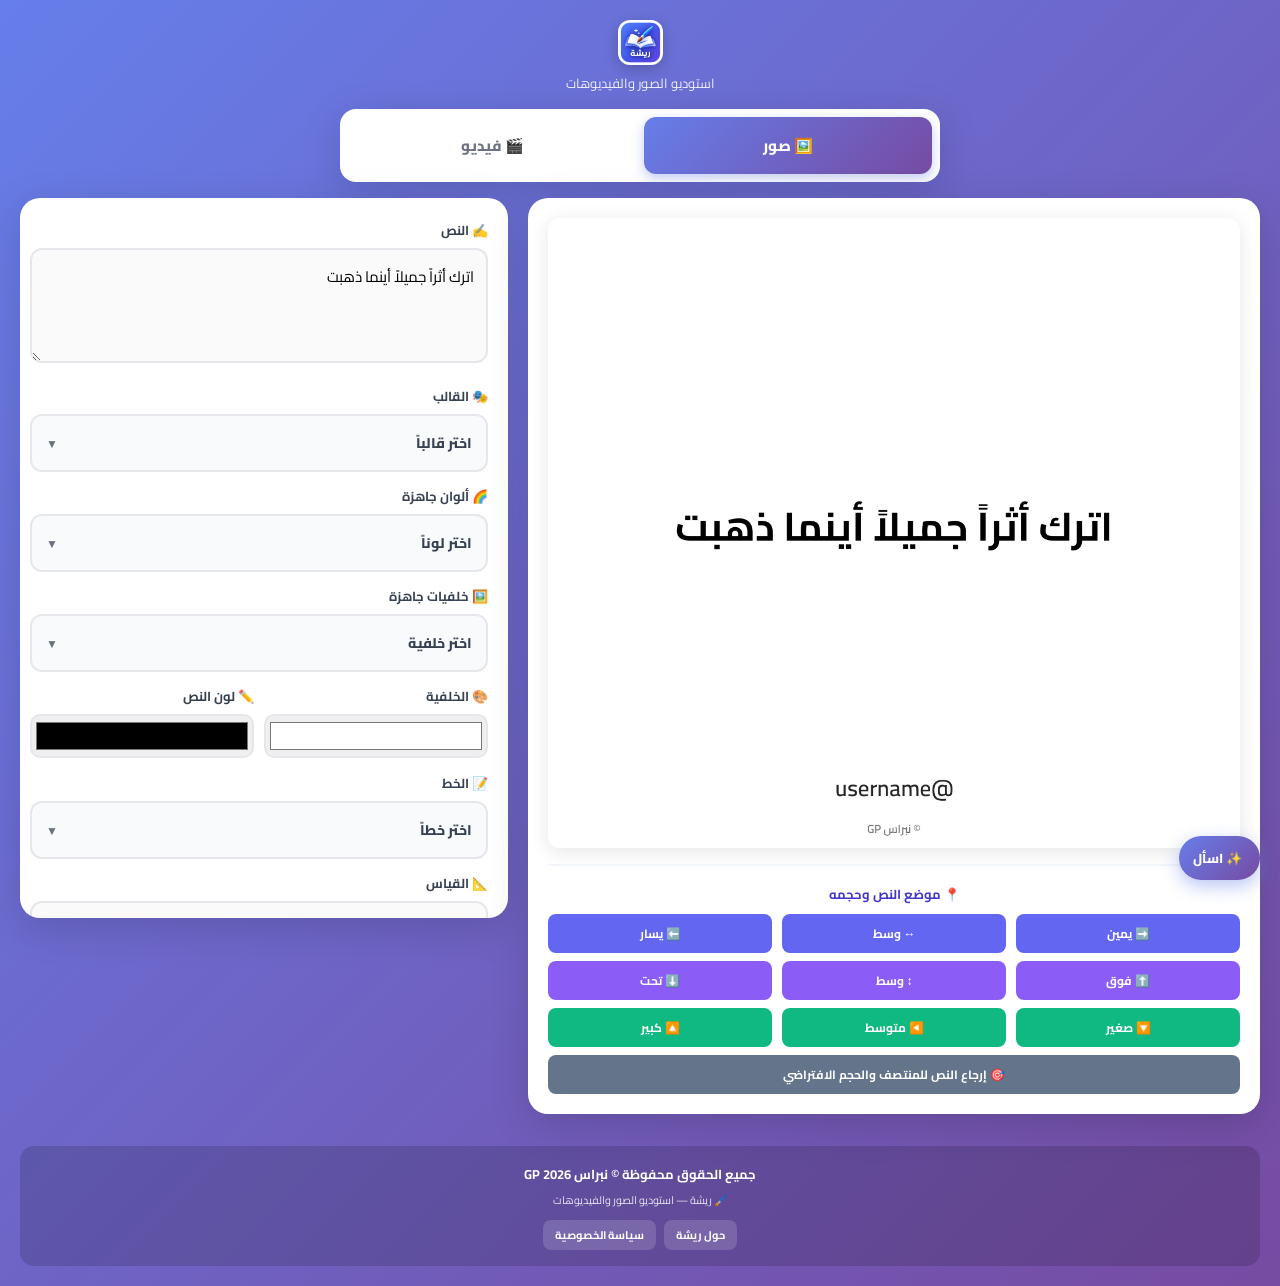
==== index.html @ 5b005034 "Update index.html" ====
<!DOCTYPE html>
<html lang="ar" dir="rtl">
<head>
<meta charset="UTF-8">
<meta name="viewport" content="width=device-width, initial-scale=1.0">
<meta name="author" content="نبراس GP">
<title>🖌️ ريشة — استوديو الصور والفيديوهات | نبراس GP</title>

<link rel="manifest" href="manifest.json">
<link rel="icon" type="image/png" href="resha-192.png">
<meta name="theme-color" content="#667eea">
<meta name="description" content="ريشة — استوديو الصور والفيديوهات العربية">

<link href="https://fonts.googleapis.com/css2?family=Cairo:wght@700&family=Amiri:wght@700&family=Tajawal:wght@700&family=Rubik:wght@700&family=Almarai:wght@700&family=El+Messiri:wght@700&family=Reem+Kufi:wght@700&family=Lateef&family=Scheherazade+New:wght@700&family=Noto+Naskh+Arabic:wght@700&family=Noto+Kufi+Arabic:wght@700&family=Harmattan:wght@700&family=Mada:wght@700&family=Changa:wght@700&family=Lemonada:wght@700&family=Rakkas&family=Lalezar&family=Jomhuria&family=Aref+Ruqaa:wght@700&family=Gulzar&display=swap" rel="stylesheet">

<style>
  * { box-sizing: border-box; }
  body { 
    font-family: 'Cairo', sans-serif; 
    background: linear-gradient(135deg, #667eea 0%, #764ba2 100%);
    min-height: 100vh;
    padding: 12px;
    margin: 0;
  }
  .container { max-width: 900px; margin: 0 auto; }
  .card {
    background: #fff;
    border-radius: 20px;
    padding: 20px;
    margin-bottom: 16px;
    box-shadow: 0 10px 40px rgba(0,0,0,0.15);
  }
  .header-title { color: #fff; text-align: center; margin-bottom: 14px; }
  .header-title .logo {
    width: 45px; height: 45px;
    margin: 0 auto 6px;
    border-radius: 12px;
    box-shadow: 0 4px 14px rgba(0,0,0,0.2);
    display: block;
  }
  .header-title p { font-size: 13px; opacity: 0.9; margin: 0; }

  .tabs {
    display: flex;
    gap: 8px;
    margin-bottom: 16px;
    background: #fff;
    padding: 8px;
    border-radius: 16px;
    box-shadow: 0 10px 40px rgba(0,0,0,0.15);
  }
  .tab {
    flex: 1;
    padding: 14px;
    border-radius: 12px;
    border: none;
    font-family: 'Cairo', sans-serif;
    font-weight: 800;
    font-size: 15px;
    cursor: pointer;
    background: transparent;
    color: #6b7280;
    transition: all 0.3s;
  }
  .tab.active {
    background: linear-gradient(135deg, #667eea, #764ba2);
    color: #fff;
    box-shadow: 0 4px 12px rgba(102,126,234,0.4);
  }

  .view { display: none; }
  .view.active { display: block; }

  canvas { 
    max-width: 100%; 
    max-height: 60vh;
    width: auto;
    height: auto;
    border-radius: 14px; 
    box-shadow: 0 4px 20px rgba(0,0,0,0.1);
    display: block;
    margin: 0 auto;
    object-fit: contain;
  }
  input[type="color"] { 
    height: 44px; width: 100%;
    border-radius: 10px; cursor: pointer;
    border: 2px solid #e5e7eb; padding: 2px;
  }
  input[type="text"], textarea, select, input[type="file"] {
    width: 100%; padding: 12px;
    border: 2px solid #e5e7eb;
    border-radius: 12px;
    font-family: 'Cairo', sans-serif;
    font-size: 15px;
    background: #fafafa;
  }
  input:focus, textarea:focus, select:focus {
    outline: none; border-color: #667eea; background: #fff;
  }
  textarea { resize: vertical; min-height: 60px; }
  label {
    display: block; font-weight: 700;
    color: #374151; margin-bottom: 6px; font-size: 13px;
  }
  .field { margin-bottom: 12px; }
  .grid-2 { display: grid; grid-template-columns: 1fr 1fr; gap: 10px; }

  .palette-dropdown, .templates-dropdown, .fonts-dropdown, .library-dropdown {
    background: #f8fafc;
    border: 2px solid #e5e7eb;
    border-radius: 12px;
    overflow: hidden;
    transition: all 0.2s;
  }
  .palette-dropdown summary, .templates-dropdown summary, .fonts-dropdown summary, .library-dropdown summary {
    padding: 14px;
    cursor: pointer;
    font-weight: 800;
    font-size: 14px;
    color: #374151;
    list-style: none;
    display: flex;
    align-items: center;
    justify-content: space-between;
  }
  .palette-dropdown summary::-webkit-details-marker,
  .templates-dropdown summary::-webkit-details-marker,
  .fonts-dropdown summary::-webkit-details-marker,
  .library-dropdown summary::-webkit-details-marker { display: none; }
  .palette-dropdown summary::after,
  .templates-dropdown summary::after,
  .fonts-dropdown summary::after,
  .library-dropdown summary::after {
    content: '▼';
    font-size: 12px;
    color: #6b7280;
    transition: transform 0.2s;
  }
  .palette-dropdown[open] summary::after,
  .templates-dropdown[open] summary::after,
  .fonts-dropdown[open] summary::after,
  .library-dropdown[open] summary::after {
    transform: rotate(180deg);
  }
  .palette-dropdown[open], .templates-dropdown[open], .fonts-dropdown[open], .library-dropdown[open] {
    border-color: #667eea;
  }
  .dropdown-content {
    padding: 12px;
    border-top: 2px solid #e5e7eb;
    background: #fff;
    max-height: 400px;
    overflow-y: auto;
  }
  .dropdown-category {
    font-size: 12px;
    font-weight: 800;
    color: #4338ca;
    padding: 8px 4px 6px;
    border-bottom: 1px solid #e5e7eb;
    margin-bottom: 8px;
  }

  .palette {
    display: grid;
    grid-template-columns: repeat(8, 1fr);
    gap: 6px;
  }
  .palette-color {
    aspect-ratio: 1;
    border-radius: 8px;
    cursor: pointer;
    border: 3px solid transparent;
    transition: transform 0.2s;
  }
  .palette-color:hover { transform: scale(1.1); }
  .palette-color.active { border-color: #111; }

  .template-grid {
    display: grid;
    grid-template-columns: repeat(3, 1fr);
    gap: 8px;
  }
  .template-card {
    padding: 12px 8px;
    border-radius: 10px;
    border: 2px solid #e5e7eb;
    background: #fff;
    cursor: pointer;
    text-align: center;
    font-size: 11px;
    font-weight: 700;
    color: #6b7280;
    transition: all 0.2s;
  }
  .template-card:hover {
    border-color: #667eea;
    background: #eef2ff;
    color: #4338ca;
    transform: translateY(-2px);
  }
  .template-card.active {
    border-color: #667eea;
    background: #eef2ff;
    color: #4338ca;
  }
  .template-preview {
    width: 100%;
    height: 50px;
    border-radius: 6px;
    margin-bottom: 6px;
    background: #f1f5f9;
    position: relative;
    overflow: hidden;
  }

  .font-list {
    display: flex;
    flex-direction: column;
    gap: 6px;
  }
  .font-item {
    padding: 12px 14px;
    border-radius: 10px;
    border: 2px solid #e5e7eb;
    background: #fff;
    cursor: pointer;
    font-size: 18px;
    color: #374151;
    transition: all 0.2s;
    display: flex;
    align-items: center;
    justify-content: space-between;
  }
  .font-item:hover {
    border-color: #667eea;
    background: #eef2ff;
  }
  .font-item.active {
    border-color: #667eea;
    background: #eef2ff;
  }
  .font-item .font-name {
    font-size: 18px;
  }
  .font-item .font-desc {
    font-size: 11px;
    color: #6b7280;
  }

  .library-grid {
    display: grid;
    grid-template-columns: repeat(3, 1fr);
    gap: 8px;
  }
  .library-item {
    aspect-ratio: 1;
    border-radius: 10px;
    cursor: pointer;
    border: 3px solid transparent;
    transition: all 0.2s;
    background-size: cover;
    background-position: center;
  }
  .library-item:hover {
    transform: scale(1.05);
    border-color: #667eea;
  }
  .library-item.active {
    border-color: #4338ca;
  }

  .checkbox-label {
    display: flex; align-items: center; gap: 10px;
    cursor: pointer; padding: 12px;
    background: #f8fafc; border-radius: 12px;
    border: 2px solid #e5e7eb; font-weight: 700;
    color: #374151;
  }
  .checkbox-label input[type="checkbox"] {
    width: 20px; height: 20px;
    accent-color: #667eea;
  }
  .btn {
    padding: 12px 18px; border-radius: 12px; border: none;
    font-family: 'Cairo', sans-serif; font-weight: 800;
    font-size: 14px; cursor: pointer; color: white;
    transition: all 0.2s;
  }
  .btn:active { transform: scale(0.97); }
  .btn-primary { background: #667eea; flex: 1; }
  .btn-green { background: #10b981; flex: 1; }
  .btn-purple { background: #8b5cf6; }
  .btn-red { background: #ef4444; }
  .btn-small {
    padding: 8px 14px; border-radius: 8px; border: none;
    background: #ef4444; color: #fff;
    font-family: 'Cairo', sans-serif;
    font-weight: 700; font-size: 12px; cursor: pointer;
  }
  .btn-row { display: flex; gap: 10px; flex-wrap: wrap; }

  .slide-item {
    background: #f8fafc;
    border: 2px solid #e5e7eb;
    border-radius: 16px;
    padding: 16px;
    margin-bottom: 16px;
  }
  .slide-item .slide-header {
    display: flex;
    justify-content: space-between;
    align-items: center;
    margin-bottom: 12px;
  }
  .slide-item .slide-num {
    font-weight: 800;
    color: #4338ca;
    font-size: 14px;
  }
  .duration-row {
    display: flex;
    gap: 6px;
    flex-wrap: wrap;
  }
  .dur-btn {
    padding: 6px 12px;
    border-radius: 8px;
    border: 2px solid #e5e7eb;
    background: #fff;
    cursor: pointer;
    font-family: 'Cairo', sans-serif;
    font-weight: 700;
    font-size: 12px;
    color: #6b7280;
  }
  .dur-btn.active {
    border-color: #10b981; background: #ecfdf5; color: #047857;
  }
  .anim-btn {
    padding: 8px 12px;
    border-radius: 8px;
    border: 2px solid #e5e7eb;
    background: #fff;
    cursor: pointer;
    font-family: 'Cairo', sans-serif;
    font-weight: 700;
    font-size: 12px;
    color: #6b7280;
  }
  .anim-btn.active {
    border-color: #8b5cf6; background: #f5f3ff; color: #6d28d9;
  }
  .animations { display: flex; flex-wrap: wrap; gap: 6px; }

  .add-slide-btn {
    width: 100%;
    padding: 16px;
    border: 2px dashed #cbd5e1;
    background: #f8fafc;
    border-radius: 12px;
    cursor: pointer;
    font-family: 'Cairo', sans-serif;
    font-weight: 800;
    color: #64748b;
    font-size: 14px;
  }
  .add-slide-btn:hover { border-color: #667eea; color: #4338ca; }

  .audio-box {
    background: #f0f9ff;
    border: 2px solid #bae6fd;
    border-radius: 14px;
    padding: 16px;
  }
  .audio-info {
    font-size: 13px;
    color: #0369a1;
    margin-top: 8px;
    padding: 8px;
    background: #e0f2fe;
    border-radius: 8px;
    text-align: center;
    font-weight: 700;
  }

  .convert-box {
    margin-top: 12px;
  }
  .convert-box a {
    display: block;
    padding: 14px;
    background: #ea580c;
    color: #fff;
    text-decoration: none;
    border-radius: 12px;
    font-weight: 800;
    font-size: 15px;
    text-align: center;
    transition: all 0.2s;
  }
  .convert-box a:hover {
    background: #c2410c;
    transform: scale(1.02);
  }

  #slideshow-overlay {
    position: fixed;
    inset: 0;
    background: #000;
    z-index: 99999;
    display: none;
    flex-direction: column;
  }
  #slideshow-overlay.active { display: flex; }
  .progress-bar {
    height: 4px;
    background: rgba(255,255,255,0.2);
    position: relative;
  }
  .progress-fill {
    height: 100%;
    background: #fff;
    width: 0%;
  }
  .slide-canvas-wrap {
    flex: 1;
    display: flex;
    align-items: center;
    justify-content: center;
    padding: 20px;
  }
  #slideshow-canvas {
    max-width: 100%;
    max-height: 100%;
    border-radius: 12px;
  }
  .slide-controls {
    padding: 16px;
    display: flex;
    gap: 10px;
    justify-content: center;
  }
  .slide-dots {
    display: flex;
    gap: 6px;
    justify-content: center;
    padding: 8px;
  }
  .dot {
    width: 8px; height: 8px;
    border-radius: 50%;
    background: rgba(255,255,255,0.3);
  }
  .dot.active { background: #fff; }

  .footer {
    text-align: center; color: #fff;
    font-size: 13px; padding: 16px;
    background: rgba(0,0,0,0.15);
    border-radius: 14px; margin-top: 16px;
    font-weight: 700;
  }
  .footer small {
    display: block; margin-top: 4px;
    opacity: 0.85; font-weight: 400;
  }
  .footer-links {
    margin-top: 10px;
    display: flex;
    gap: 8px;
    justify-content: center;
    flex-wrap: wrap;
  }
  .footer-links a {
    color: #fff;
    text-decoration: none;
    font-size: 11px;
    padding: 5px 12px;
    background: rgba(255,255,255,0.15);
    border-radius: 8px;
    font-weight: 700;
    transition: all 0.2s;
  }
  .footer-links a:hover {
    background: rgba(255,255,255,0.28);
    transform: translateY(-1px);
  }

  @media (max-width: 480px) {
    .grid-2 { grid-template-columns: 1fr; }
    .card { padding: 16px; }
    .palette { grid-template-columns: repeat(6, 1fr); }
    .template-grid { grid-template-columns: repeat(2, 1fr); }
    .library-grid { grid-template-columns: repeat(2, 1fr); }
  }

  /* ✅ تصميم سطح المكتب */
  @media (min-width: 1024px) {
    body { padding: 20px; }
    .container { max-width: 1400px; }

    #view-single.active {
      display: grid;
      grid-template-columns: 1.5fr 1fr;
      gap: 20px;
      align-items: start;
    }

    #view-single .card:first-child {
      position: sticky;
      top: 20px;
      grid-column: 1;
    }

    #view-single .card:nth-child(2) {
      grid-column: 2;
      max-height: 80vh;
      overflow-y: auto;
      padding-left: 10px;
    }

    #view-single .card:nth-child(2)::-webkit-scrollbar { width: 6px; }
    #view-single .card:nth-child(2)::-webkit-scrollbar-thumb {
      background: #cbd5e1;
      border-radius: 3px;
    }

    canvas {
      max-height: 70vh;
      width: 100%;
      height: auto;
      object-fit: contain;
      background: #fff;
      border-radius: 12px;
    }

    .btn-row { flex-wrap: nowrap; }
    .btn-small { flex: 1; white-space: nowrap; }

    .tabs { max-width: 600px; margin-left: auto; margin-right: auto; }
    .footer { max-width: 1400px; margin-left: auto; margin-right: auto; }

    #view-slides.active {
      display: grid;
      grid-template-columns: 1fr 1fr;
      gap: 20px;
      align-items: start;
    }
    #view-slides .card { grid-column: span 1; }
    #view-slides .card:nth-child(3) { grid-column: span 2; }
  }

  @media (min-width: 1600px) {
    .container { max-width: 1600px; }
    canvas { max-height: 65vh; }
  }

  #nibras-bubble {
    position: fixed; bottom: 20px; right: 20px;
    height: 44px; padding: 0 18px 0 14px;
    border-radius: 22px;
    background: linear-gradient(135deg, #667eea, #764ba2);
    color: white; border: none;
    font-family: 'Cairo', sans-serif;
    font-size: 13px; font-weight: 800;
    cursor: pointer;
    box-shadow: 0 6px 18px rgba(102,126,234,0.45);
    z-index: 9998;
    display: flex; align-items: center; gap: 6px;
    transition: all 0.2s;
  }
  @media (max-width: 480px) {
    #nibras-bubble {
      height: 40px; padding: 0 14px 0 10px;
      font-size: 12px; bottom: 14px; right: 14px;
      gap: 5px;
    }
  }
</style>
</head>

<body>

<div class="container">

  <div class="header-title">
    <img src="resha-512.png" alt="ريشة" class="logo">
    <p>استوديو الصور والفيديوهات</p>
  </div>

  <div class="tabs">
    <button class="tab active" onclick="switchTab('single', this)">🖼️ صور</button>
    <button class="tab" onclick="switchTab('slides', this)">🎬 فيديو</button>
  </div>

  <!-- تبويب الصور -->
  <div id="view-single" class="view active">

    <div class="card">
      <canvas id="canvas" width="1080" height="1080"></canvas>

      <!-- أدوات تحكم سريعة -->
      <div style="margin-top:16px; padding-top:16px; border-top:2px solid #f1f5f9;">
        <label style="text-align:center; display:block; margin-bottom:8px; color:#4338ca;">📍 موضع النص وحجمه</label>
        
        <div class="btn-row" style="justify-content:center; margin-bottom:8px;">
          <button class="btn btn-small" onclick="setTextPos('right', 'v')" style="background:#6366f1;">➡️ يمين</button>
          <button class="btn btn-small" onclick="setTextPos('center', 'v')" style="background:#6366f1;">↔️ وسط</button>
          <button class="btn btn-small" onclick="setTextPos('left', 'v')" style="background:#6366f1;">⬅️ يسار</button>
        </div>

        <div class="btn-row" style="justify-content:center; margin-bottom:8px;">
          <button class="btn btn-small" onclick="setTextPos('top', 'h')" style="background:#8b5cf6;">⬆️ فوق</button>
          <button class="btn btn-small" onclick="setTextPos('middle', 'h')" style="background:#8b5cf6;">↕️ وسط</button>
          <button class="btn btn-small" onclick="setTextPos('bottom', 'h')" style="background:#8b5cf6;">⬇️ تحت</button>
        </div>

        <div class="btn-row" style="justify-content:center; margin-bottom:8px;">
          <button class="btn btn-small" onclick="setTextSize('small')" style="background:#10b981;">🔽 صغير</button>
          <button class="btn btn-small" onclick="setTextSize('medium')" style="background:#10b981;">◀️ متوسط</button>
          <button class="btn btn-small" onclick="setTextSize('large')" style="background:#10b981;">🔼 كبير</button>
        </div>

        <button class="btn btn-small" style="width:100%; background:#64748b;" onclick="resetTextPos()">🎯 إرجاع النص للمنتصف والحجم الافتراضي</button>
      </div>
    </div>

    <div class="card">
      <div class="field">
        <label>✍️ النص</label>
        <textarea id="textInput" rows="3">اترك أثراً جميلاً أينما ذهبت</textarea>
      </div>

      <div class="field">
        <label>🎭 القالب</label>
        <details class="templates-dropdown">
          <summary>اختر قالباً</summary>
          <div class="dropdown-content">
            <div class="dropdown-category">📄 الأساسية</div>
            <div class="template-grid">
              <div class="template-card active" data-tpl="quote" onclick="setTemplate('quote', this)">
                <div class="template-preview" style="background:#fff;border:1px solid #e5e7eb;"></div>
                اقتباس
              </div>
              <div class="template-card" data-tpl="gradient" onclick="setTemplate('gradient', this)">
                <div class="template-preview" style="background:linear-gradient(135deg,#667eea,#764ba2);"></div>
                تدرج
              </div>
              <div class="template-card" data-tpl="solid" onclick="setTemplate('solid', this)">
                <div class="template-preview" style="background:#667eea;"></div>
                لون صلب
              </div>
              <div class="template-card" data-tpl="frame" onclick="setTemplate('frame', this)">
                <div class="template-preview" style="background:#fff;border:3px solid #667eea;"></div>
                إطار
              </div>
            </div>

            <div class="dropdown-category">🎨 الأشكال</div>
            <div class="template-grid">
              <div class="template-card" data-tpl="circles" onclick="setTemplate('circles', this)">
                <div class="template-preview" style="background:radial-gradient(circle,#667eea 30%,#fff 30%);"></div>
                دوائر
              </div>
              <div class="template-card" data-tpl="squares" onclick="setTemplate('squares', this)">
                <div class="template-preview" style="background:repeating-linear-gradient(45deg,#667eea,#667eea 5px,#fff 5px,#fff 10px);"></div>
                مربعات
              </div>
              <div class="template-card" data-tpl="triangles" onclick="setTemplate('triangles', this)">
                <div class="template-preview" style="background:#fff;clip-path:polygon(50% 0,100% 100%,0 100%);"></div>
                مثلثات
              </div>
              <div class="template-card" data-tpl="dots" onclick="setTemplate('dots', this)">
                <div class="template-preview" style="background:radial-gradient(circle,#667eea 1px,transparent 1px);background-size:8px 8px;"></div>
                نقاط
              </div>
              <div class="template-card" data-tpl="stripes" onclick="setTemplate('stripes', this)">
                <div class="template-preview" style="background:repeating-linear-gradient(0deg,#667eea,#667eea 3px,#fff 3px,#fff 8px);"></div>
                خطوط
              </div>
              <div class="template-card" data-tpl="wave" onclick="setTemplate('wave', this)">
                <div class="template-preview" style="background:#fff;border-bottom:15px solid #667eea;border-radius:0 0 50% 50%;"></div>
                موجة
              </div>
            </div>

            <div class="dropdown-category">🌟 الزخارف</div>
            <div class="template-grid">
              <div class="template-card" data-tpl="islamic" onclick="setTemplate('islamic', this)">
                <div class="template-preview" style="background:#fef3c7;border:2px solid #d97706;"></div>
                زخرفة إسلامية
              </div>
              <div class="template-card" data-tpl="double-frame" onclick="setTemplate('double-frame', this)">
                <div class="template-preview" style="background:#fff;border:3px double #667eea;"></div>
                إطار مزدوج
              </div>
              <div class="template-card" data-tpl="side-bar" onclick="setTemplate('side-bar', this)">
                <div class="template-preview" style="background:#fff;border-right:8px solid #667eea;"></div>
                شريط جانبي
              </div>
              <div class="template-card" data-tpl="corner" onclick="setTemplate('corner', this)">
                <div class="template-preview" style="background:#fff;border-top-left-radius:50px;border:2px solid #667eea;"></div>
                زاوية مزخرفة
              </div>
              <div class="template-card" data-tpl="half-circle" onclick="setTemplate('half-circle', this)">
                <div class="template-preview" style="background:#fff;border-radius:50% 50% 0 0;background:#667eea;"></div>
                نصف دائرة
              </div>
              <div class="template-card" data-tpl="stars" onclick="setTemplate('stars', this)">
                <div class="template-preview" style="background:#0f172a;color:#fbbf24;">★ ★</div>
                نجوم
              </div>
            </div>

            <div class="dropdown-category">📖 المناسبات</div>
            <div class="template-grid">
              <div class="template-card" data-tpl="ayah" onclick="setTemplate('ayah', this)">
                <div class="template-preview" style="background:#064e3b;color:#fbbf24;">﷽</div>
                آية قرآنية
              </div>
              <div class="template-card" data-tpl="hadith" onclick="setTemplate('hadith', this)">
                <div class="template-preview" style="background:#fff;border:2px solid #10b981;"></div>
                حديث شريف
              </div>
              <div class="template-card" data-tpl="poetry" onclick="setTemplate('poetry', this)">
                <div class="template-preview" style="background:#fef3c7;border-top:3px solid #d97706;border-bottom:3px solid #d97706;"></div>
                شعر
              </div>
              <div class="template-card" data-tpl="news" onclick="setTemplate('news', this)">
                <div class="template-preview" style="background:#fff;border-top:15px solid #dc2626;"></div>
                عنوان صحفي
              </div>
              <div class="template-card" data-tpl="marketing" onclick="setTemplate('marketing', this)">
                <div class="template-preview" style="background:#fff7ed;border:2px solid #ea580c;"></div>
                تسويقي
              </div>
              <div class="template-card" data-tpl="celebration" onclick="setTemplate('celebration', this)">
                <div class="template-preview" style="background:#fdf4ff;border:2px dashed #d946ef;"></div>
                تهنئة
              </div>
              <div class="template-card" data-tpl="classic-quote" onclick="setTemplate('classic-quote', this)">
                <div class="template-preview" style="background:#f5f5f4;border:1px solid #78716c;"></div>
                اقتباس كلاسيكي
              </div>
              <div class="template-card" data-tpl="ad" onclick="setTemplate('ad', this)">
                <div class="template-preview" style="background:#1e40af;color:#fbbf24;">AD</div>
                إعلان
              </div>
            </div>
          </div>
        </details>
      </div>

      <div class="field">
        <label>🌈 ألوان جاهزة</label>
        <details class="palette-dropdown">
          <summary>اختر لوناً</summary>
          <div class="dropdown-content">
            <div class="palette" id="palette"></div>
          </div>
        </details>
      </div>

      <div class="field">
        <label>🖼️ خلفيات جاهزة</label>
        <details class="library-dropdown">
          <summary>اختر خلفية</summary>
          <div class="dropdown-content">
            <div class="library-grid" id="libraryGrid"></div>
          </div>
        </details>
      </div>

      <div class="grid-2">
        <div class="field">
          <label>🎨 الخلفية</label>
          <input type="color" id="bgColor" value="#ffffff">
        </div>
        <div class="field">
          <label>✏️ لون النص</label>
          <input type="color" id="textColor" value="#000000">
        </div>
      </div>

      <div class="field">
        <label>📝 الخط</label>
        <details class="fonts-dropdown">
          <summary>اختر خطاً</summary>
          <div class="dropdown-content">
            <div class="font-list" id="fontList"></div>
          </div>
        </details>
      </div>

      <div class="field">
        <label>📐 القياس</label>
        <select id="sizeSelect">
          <option value="1080x1080">مربع (Post)</option>
          <option value="1080x1920">طويل (Story)</option>
          <option value="1200x675">عريض (Twitter)</option>
          <option value="1080x1350">عمودي (Instagram)</option>
        </select>
      </div>

      <div class="field">
        <label>🏷️ التوقيع</label>
        <input type="text" id="signature" value="@username">
      </div>

      <div class="field">
        <label class="checkbox-label">
          <input type="checkbox" id="showCopyright" checked onchange="drawSingle()">
          <span>حقوق نبراس GP</span>
        </label>
      </div>

      <div class="field">
        <label>🖼️ صورة خلفية</label>
        <input type="file" id="imageUpload" accept="image/*">
        <button class="btn-small" style="margin-top:8px;" onclick="clearImage()">🗑️ حذف الصورة</button>
      </div>

      <!-- ✅ جديد: فلاتر الصورة -->
      <div class="field">
        <label>✨ فلاتر الصورة (تعمل عند رفع صورة)</label>
        <div class="btn-row">
          <button class="btn btn-small" onclick="setImageFilter('none')" style="background:#64748b;">❌ بدون</button>
          <button class="btn btn-small" onclick="setImageFilter('bright')" style="background:#10b981;">🔆 إضاءة</button>
          <button class="btn btn-small" onclick="setImageFilter('contrast')" style="background:#10b981;">🌗 تباين</button>
        </div>
        <div class="btn-row" style="margin-top:6px;">
          <button class="btn btn-small" onclick="setImageFilter('saturate')" style="background:#8b5cf6;">🎨 تشبع</button>
          <button class="btn btn-small" onclick="setImageFilter('grayscale')" style="background:#8b5cf6;">⚫ رمادي</button>
          <button class="btn btn-small" onclick="setImageFilter('sepia')" style="background:#8b5cf6;">🟤 قديم</button>
          <button class="btn btn-small" onclick="setImageFilter('blur')" style="background:#8b5cf6;">💧 ضبابي</button>
        </div>
      </div>

      <!-- ✅ جديد: إضافة شعار (Logo) -->
      <div class="field">
        <label>🏢 شعار (Logo)</label>
        <input type="file" id="logoUpload" accept="image/*">
        <button class="btn-small" style="margin-top:8px;" onclick="clearLogo()">🗑️ حذف الشعار</button>
        
        <div class="btn-row" style="margin-top:8px;">
          <button class="btn btn-small" onclick="setLogoSize('small')" style="background:#6366f1; flex:1;">🔽 صغير</button>
          <button class="btn btn-small" onclick="setLogoSize('medium')" style="background:#6366f1; flex:1;">◀️ متوسط</button>
          <button class="btn btn-small" onclick="setLogoSize('large')" style="background:#6366f1; flex:1;">🔼 كبير</button>
        </div>
        
        <div class="btn-row" style="margin-top:6px;">
          <button class="btn btn-small" onclick="setLogoPos('top-right')" style="background:#8b5cf6; flex:1;">↗️ فوق يمين</button>
          <button class="btn btn-small" onclick="setLogoPos('top-left')" style="background:#8b5cf6; flex:1;">↖️ فوق يسار</button>
        </div>
        <div class="btn-row" style="margin-top:6px;">
          <button class="btn btn-small" onclick="setLogoPos('bottom-right')" style="background:#8b5cf6; flex:1;">↘️ تحت يمين</button>
          <button class="btn btn-small" onclick="setLogoPos('bottom-left')" style="background:#8b5cf6; flex:1;">↙️ تحت يسار</button>
        </div>
      </div>

      <!-- ✅ جديد: المساحة (Overlay) -->
      <div class="field">
        <label>🔲 مساحة (لوحة شفافة للنص أو الشعار)</label>
        
        <div class="btn-row">
          <button class="btn btn-small" onclick="addOverlay('white')" style="background:#fff; color:#333; border:2px solid #ccc; flex:1;">⬜ أبيض</button>
          <button class="btn btn-small" onclick="addOverlay('black')" style="background:#000; flex:1;">⬛ أسود</button>
        </div>
        
        <div class="btn-row" style="margin-top:6px;">
          <button class="btn btn-small" onclick="setOverlayPos('top')" style="background:#6366f1; flex:1;">⬆️ فوق</button>
          <button class="btn btn-small" onclick="setOverlayPos('middle')" style="background:#6366f1; flex:1;">↕️ وسط</button>
          <button class="btn btn-small" onclick="setOverlayPos('bottom')" style="background:#6366f1; flex:1;">⬇️ تحت</button>
        </div>
        
        <div class="btn-row" style="margin-top:6px;">
          <button class="btn btn-small" onclick="setOverlaySize('full')" style="background:#8b5cf6; flex:1;">↔️ كامل</button>
          <button class="btn btn-small" onclick="setOverlaySize('half')" style="background:#8b5cf6; flex:1;">↔️ نصف</button>
        </div>
        
        <div class="btn-row" style="margin-top:6px;">
          <button class="btn btn-small" onclick="setOverlayOpacity(0.9)" style="background:#10b981; flex:1;">🟢 معتم</button>
          <button class="btn btn-small" onclick="setOverlayOpacity(0.6)" style="background:#10b981; flex:1;">🟡 متوسط</button>
          <button class="btn btn-small" onclick="setOverlayOpacity(0.3)" style="background:#10b981; flex:1;">🔵 شفاف</button>
        </div>
        
        <button class="btn btn-small" style="width:100%; margin-top:8px; background:#ef4444;" onclick="removeOverlay()">🗑️ حذف المساحة</button>
      </div>

      <!-- قسم التصدير -->
      <div class="field">
        <label>💾 التصدير</label>
        <div class="btn-row">
          <button class="btn btn-primary" onclick="downloadSingle()">💾 تحميل PNG</button>
          <button class="btn btn-purple" onclick="randomize()">🎲</button>
        </div>
        <div class="btn-row" style="margin-top:10px;">
          <button class="btn" onclick="undo()" style="background:#f59e0b; flex:1;">↩️ تراجع</button>
          <button class="btn" onclick="newDesign()" style="background:#ef4444; flex:1;">🆕 تصميم جديد</button>
        </div>
      </div>
    </div>

  </div>

  <!-- تبويب الفيديو -->
  <div id="view-slides" class="view">

    <div class="card">
      <div class="field">
        <label>📐 القياس</label>
        <select id="slidesSize">
          <option value="1080x1920">طويل (Story)</option>
          <option value="1080x1080">مربع (Post)</option>
          <option value="1200x675">عريض (Twitter)</option>
          <option value="1080x1350">عمودي (Instagram)</option>
        </select>
      </div>

      <div class="field">
        <label>🏷️ التوقيع</label>
        <input type="text" id="slidesSig" value="@username">
      </div>

      <div class="field">
        <label class="checkbox-label">
          <input type="checkbox" id="slidesCopy" checked>
          <span>حقوق نبراس GP</span>
        </label>
      </div>
    </div>

    <div class="card">
      <div class="audio-box">
        <div class="field">
          <label>🎵 الصوت</label>
          <input type="file" id="audioUpload" accept="audio/*">
          <div id="audioInfo" class="audio-info" style="display:none;"></div>
          <button class="btn-small" style="margin-top:8px;" onclick="clearAudio()">🗑️ حذف الصوت</button>
        </div>

        <div class="field">
          <label class="checkbox-label">
            <input type="checkbox" id="audioLoop" checked>
            <span>🔁 تكرار الصوت</span>
          </label>
        </div>
      </div>
    </div>

    <div class="card">
      <div id="slidesList"></div>
      <button class="add-slide-btn" onclick="addSlide()">➕ إضافة مقطع</button>
    </div>

    <div class="card">
      <div class="btn-row">
        <button class="btn btn-primary" onclick="playSlideshow()">▶️ تشغيل</button>
        <button class="btn btn-green" onclick="exportSlidesVideo()">🎬 تصدير فيديو</button>
      </div>
      <div class="btn-row" style="margin-top:10px;">
        <button class="btn btn-purple" onclick="exportAllImages()">🖼️ تصدير صور</button>
        <button class="btn btn-red" onclick="clearAllSlides()">🗑️ حذف الكل</button>
      </div>
      
      <div class="convert-box">
        <a href="https://cloudconvert.com/webm-to-mp4" target="_blank">
          🔄 تحويل إلى MP4
        </a>
      </div>
      
      <div id="slideStatus" style="margin-top:12px;padding:10px;background:#f1f5f9;border-radius:10px;text-align:center;font-weight:700;color:#475569;display:none;"></div>
    </div>

  </div>

  <div class="footer">
    جميع الحقوق محفوظة © نبراس GP 2026
    <small>🖌️ ريشة — استوديو الصور والفيديوهات</small>
    <div class="footer-links">
      <a href="about.html">حول ريشة</a>
      <a href="privacy.html">سياسة الخصوصية</a>
    </div>
  </div>

</div>

<div id="slideshow-overlay">
  <div class="progress-bar"><div class="progress-fill" id="progressFill"></div></div>
  <div class="slide-canvas-wrap">
    <canvas id="slideshow-canvas"></canvas>
  </div>
  <div class="slide-dots" id="slideDots"></div>
  <div class="slide-controls">
    <button class="btn btn-red" onclick="stopSlideshow()">✕</button>
    <button class="btn btn-primary" onclick="nextSlide()">التالي ➡️</button>
  </div>
</div>

<button id="nibras-bubble" onclick="window.open('https://nibras-al.onrender.com/','_blank')">✨ اسأل</button>

<!-- GoatCounter -->
<script data-goatcounter="https://resha.goatcounter.com/count" async src="//gc.zgo.at/count.js"></script>

<script>

// ═══════════════════════════════════════
// دالة تسجيل الأحداث في GoatCounter
// ═══════════════════════════════════════
function trackEvent(eventName) {
  if (typeof goatcounter !== 'undefined' && goatcounter.count) {
    goatcounter.count({
      path: eventName,
      title: eventName,
      event: true
    });
  }
}

// ═══════════════════════════════════════
// الخطوط (20 خط)
// ═══════════════════════════════════════
const FONTS = [
  { name: 'Cairo', label: 'Cairo — حديث' },
  { name: 'Amiri', label: 'Amiri — كلاسيكي' },
  { name: 'Tajawal', label: 'Tajawal — أنيق' },
  { name: 'Rubik', label: 'Rubik — عصري' },
  { name: 'Almarai', label: 'Almarai — نظيف' },
  { name: 'El Messiri', label: 'El Messiri — أنيق' },
  { name: 'Reem Kufi', label: 'Reem Kufi — كوفي' },
  { name: 'Lateef', label: 'Lateef — قرآني' },
  { name: 'Scheherazade New', label: 'Scheherazade — تقليدي' },
  { name: 'Noto Naskh Arabic', label: 'Noto Naskh — نسخ' },
  { name: 'Noto Kufi Arabic', label: 'Noto Kufi — كوفي' },
  { name: 'Harmattan', label: 'Harmattan — بسيط' },
  { name: 'Mada', label: 'Mada — حديث' },
  { name: 'Changa', label: 'Changa — مبتكر' },
  { name: 'Lemonada', label: 'Lemonada — رقيق' },
  { name: 'Rakkas', label: 'Rakkas — ديكوري' },
  { name: 'Lalezar', label: 'Lalezar — عريض' },
  { name: 'Jomhuria', label: 'Jomhuria — عنوان' },
  { name: 'Aref Ruqaa', label: 'Aref Ruqaa — رقعة' },
  { name: 'Gulzar', label: 'Gulzar — نستعليق' }
];

// ═══════════════════════════════════════
// الخلفيات الجاهزة
// ═══════════════════════════════════════
const BACKGROUNDS = [
  { name: 'بنفسجي', css: 'linear-gradient(135deg,#667eea,#764ba2)' },
  { name: 'غروب', css: 'linear-gradient(135deg,#f97316,#ec4899)' },
  { name: 'سماء', css: 'linear-gradient(135deg,#0ea5e9,#6366f1)' },
  { name: 'غابة', css: 'linear-gradient(135deg,#16a34a,#064e3b)' },
  { name: 'ذهبي', css: 'linear-gradient(135deg,#f59e0b,#78350f)' },
  { name: 'ليلي', css: 'linear-gradient(135deg,#0f172a,#1e293b)' },
  { name: 'وردة', css: 'linear-gradient(135deg,#ec4899,#8b5cf6)' },
  { name: 'نعناع', css: 'linear-gradient(135deg,#10b981,#0891b2)' },
  { name: 'كريمي', css: 'linear-gradient(135deg,#fef3c7,#fed7aa)' },
  { name: 'رمادي', css: 'linear-gradient(135deg,#475569,#1e293b)' }
];

// ═══════════════════════════════════════
// التبويبات
// ═══════════════════════════════════════
function switchTab(tab, btn) {
  document.querySelectorAll('.tab').forEach(t => t.classList.remove('active'));
  document.querySelectorAll('.view').forEach(v => v.classList.remove('active'));
  btn.classList.add('active');
  document.getElementById('view-' + tab).classList.add('active');
  if (tab === 'single') drawSingle();
  else renderSlides();
}

// ═══════════════════════════════════════
// متغيرات
// ═══════════════════════════════════════
let audioFile = null;
let audioURL = null;
let audioElement = null;
let singleAnim = 'none';

const canvas = document.getElementById('canvas');
const ctx = canvas.getContext('2d');
let currentTemplate = 'quote';
let currentFont = 'Cairo';
let bgImage = null;

// متغيرات موضع النص وحجمه
let textAlignV = 'center';
let textAlignH = 'middle';
let textSize = 'medium';

// متغيرات نظام التراجع
let history = [];
const MAX_HISTORY = 20;

// ✅ متغيرات الشعار
let logoImage = null;
let logoSize = 'medium';
let logoPos = 'top-right';

// ✅ متغيرات فلاتر الصورة
let imageFilter = 'none';

// ✅ متغيرات المساحة
let overlayColor = null;
let overlayPos = 'bottom';
let overlaySize = 'full';
let overlayOpacity = 0.9;

function saveState() {
  const state = {
    text: document.getElementById('textInput').value,
    bgColor: document.getElementById('bgColor').value,
    textColor: document.getElementById('textColor').value,
    signature: document.getElementById('signature').value,
    showCopyright: document.getElementById('showCopyright').checked,
    template: currentTemplate,
    font: currentFont,
    textAlignV: textAlignV,
    textAlignH: textAlignH,
    textSize: textSize
  };
  
  if (history.length > 0 && JSON.stringify(history[history.length - 1]) === JSON.stringify(state)) {
    return;
  }
  
  history.push(state);
  if (history.length > MAX_HISTORY) history.shift();
}

function undo() {
  if (history.length <= 1) {
    alert('لا يوجد تغيير للرجوع عنه');
    return;
  }
  
  history.pop();
  const prev = history[history.length - 1];
  
  document.getElementById('textInput').value = prev.text;
  document.getElementById('bgColor').value = prev.bgColor;
  document.getElementById('textColor').value = prev.textColor;
  document.getElementById('signature').value = prev.signature;
  document.getElementById('showCopyright').checked = prev.showCopyright;
  currentTemplate = prev.template;
  currentFont = prev.font;
  textAlignV = prev.textAlignV;
  textAlignH = prev.textAlignH;
  textSize = prev.textSize;
  
  drawSingle();
}

function newDesign() {
  if (!confirm('هل تريد بدء تصميم جديد؟ سيتم مسح التصميم الحالي.')) return;
  
  document.getElementById('textInput').value = 'اترك أثراً جميلاً أينما ذهبت';
  document.getElementById('bgColor').value = '#ffffff';
  document.getElementById('textColor').value = '#000000';
  bgImage = null;
  logoImage = null;
  document.getElementById('imageUpload').value = '';
  document.getElementById('logoUpload').value = '';
  document.getElementById('signature').value = '@username';
  
  currentTemplate = 'quote';
  document.querySelectorAll('.template-card').forEach(c => c.classList.remove('active'));
  const quoteCard = document.querySelector('[data-tpl="quote"]');
  if (quoteCard) quoteCard.classList.add('active');
  
  currentFont = 'Cairo';
  document.querySelectorAll('.font-item').forEach(i => i.classList.remove('active'));
  document.querySelectorAll('.font-item')[0]?.classList.add('active');
  
  textAlignV = 'center';
  textAlignH = 'middle';
  textSize = 'medium';
  imageFilter = 'none';
  overlayColor = null;
  logoSize = 'medium';
  logoPos = 'top-right';
  
  history = [];
  drawSingle();
}

function setTextPos(pos, type) {
  if (type === 'v') textAlignV = pos;
  if (type === 'h') textAlignH = pos;
  drawSingle();
}

function setTextSize(size) {
  textSize = size;
  drawSingle();
}

function resetTextPos() {
  textAlignV = 'center';
  textAlignH = 'middle';
  textSize = 'medium';
  drawSingle();
}

// ✅ دوال الشعار
document.getElementById('logoUpload').addEventListener('change', (e) => {
  const file = e.target.files[0];
  if (!file) return;
  const reader = new FileReader();
  reader.onload = (ev) => {
    const img = new Image();
    img.onload = () => { logoImage = img; drawSingle(); };
    img.src = ev.target.result;
  };
  reader.readAsDataURL(file);
});

function clearLogo() {
  logoImage = null;
  document.getElementById('logoUpload').value = '';
  drawSingle();
}

function setLogoSize(size) {
  logoSize = size;
  drawSingle();
}

function setLogoPos(pos) {
  logoPos = pos;
  drawSingle();
}

// ✅ دوال فلاتر الصورة
function setImageFilter(filter) {
  imageFilter = filter;
  drawSingle();
}

// ✅ دوال المساحة
function addOverlay(color) {
  overlayColor = color;
  drawSingle();
}

function setOverlayPos(pos) {
  overlayPos = pos;
  drawSingle();
}

function setOverlaySize(size) {
  overlaySize = size;
  drawSingle();
}

function setOverlayOpacity(opacity) {
  overlayOpacity = opacity;
  drawSingle();
}

function removeOverlay() {
  overlayColor = null;
  drawSingle();
}

const PALETTE = [
  '#dc2626', '#ea580c', '#f59e0b', '#facc15',
  '#84cc16', '#16a34a', '#10b981', '#14b8a6',
  '#0891b2', '#0ea5e9', '#3b82f6', '#6366f1',
  '#8b5cf6', '#a855f7', '#d946ef', '#ec4899',
  '#0f172a', '#1e293b', '#334155', '#475569',
  '#64748b', '#94a3b8', '#cbd5e1', '#f1f5f9',
  '#7c2d12', '#9a3412', '#78350f', '#854d0e',
  '#365314', '#14532d', '#0c4a6e', '#3b0764'
];

// ═══════════════════════════════════════
// بناء الألوان
// ═══════════════════════════════════════
function buildPalette() {
  const wrap = document.getElementById('palette');
  if (!wrap) return;
  wrap.innerHTML = '';
  PALETTE.forEach(c => {
    const div = document.createElement('div');
    div.className = 'palette-color';
    div.style.background = c;
    div.onclick = () => {
      document.getElementById('bgColor').value = c;
      document.querySelectorAll('.palette-color').forEach(p => p.classList.remove('active'));
      div.classList.add('active');
      drawSingle();
      document.querySelector('.palette-dropdown').removeAttribute('open');
    };
    wrap.appendChild(div);
  });
}

// ═══════════════════════════════════════
// بناء الخطوط
// ═══════════════════════════════════════
function buildFonts() {
  const wrap = document.getElementById('fontList');
  if (!wrap) return;
  wrap.innerHTML = '';
  FONTS.forEach(f => {
    const div = document.createElement('div');
    div.className = 'font-item' + (f.name === currentFont ? ' active' : '');
    div.style.fontFamily = `"${f.name}", sans-serif`;
    div.innerHTML = `
      <span class="font-name">${f.label}</span>
      <span class="font-desc">${f.name}</span>
    `;
    div.onclick = () => {
      currentFont = f.name;
      document.getElementById('fontSelect').value = f.name;
      document.querySelectorAll('.font-item').forEach(i => i.classList.remove('active'));
      div.classList.add('active');
      drawSingle();
      document.querySelector('.fonts-dropdown').removeAttribute('open');
    };
    wrap.appendChild(div);
  });
}

// ═══════════════════════════════════════
// بناء المكتبة
// ═══════════════════════════════════════
function buildLibrary() {
  const wrap = document.getElementById('libraryGrid');
  if (!wrap) return;
  wrap.innerHTML = '';
  BACKGROUNDS.forEach((b, i) => {
    const div = document.createElement('div');
    div.className = 'library-item';
    div.style.background = b.css;
    div.title = b.name;
    div.onclick = () => {
      document.querySelectorAll('.library-item').forEach(item => item.classList.remove('active'));
      div.classList.add('active');
      const match = b.css.match(/#[0-9a-f]{6}/i);
      if (match) {
        document.getElementById('bgColor').value = match[0];
      }
      currentTemplate = 'gradient';
      document.querySelectorAll('.template-card').forEach(c => c.classList.remove('active'));
      const gradientCard = document.querySelector('[data-tpl="gradient"]');
      if (gradientCard) gradientCard.classList.add('active');
      drawSingle();
      document.querySelector('.library-dropdown').removeAttribute('open');
    };
    wrap.appendChild(div);
  });
}

// ═══════════════════════════════════════
// أحداث القوالب
// ═══════════════════════════════════════
function setTemplate(tpl, el) {
  currentTemplate = tpl;
  document.querySelectorAll('.template-card').forEach(c => c.classList.remove('active'));
  el.classList.add('active');
  drawSingle();
  document.querySelector('.templates-dropdown').removeAttribute('open');
}

// ═══════════════════════════════════════
// الحركات
// ═══════════════════════════════════════
const ANIMATIONS = {
  none:       { label: 'بدون' },
  fade:       { label: 'تلاشي' },
  pulse:      { label: 'وميض' },
  typewriter: { label: 'كتابة' },
  slide:      { label: 'انزلاق يمين' },
  slideLeft:  { label: 'انزلاق يسار' },
  slideUp:    { label: 'انزلاق فوق' },
  zoom:       { label: 'تكبير' },
  shake:      { label: 'اهتزاز' }
};

function getAnimState(type, progress, fullText) {
  const p = Math.min(1, Math.max(0, progress));
  const eased = 1 - Math.pow(1 - p, 3);
  const state = { opacity: 1, offsetX: 0, offsetY: 0, scale: 1, visibleText: null };

  switch(type) {
    case 'fade':       state.opacity = eased; break;
    case 'pulse':      state.opacity = p < 0.5 ? p * 2 : 1;
                       state.scale = 1 + Math.sin(p * Math.PI * 2) * 0.08; break;
    case 'typewriter': state.visibleText = fullText.substring(0, Math.floor(p * fullText.length)); break;
    case 'slide':      state.opacity = eased; state.offsetX = (1 - eased) * 400; break;
    case 'slideLeft':  state.opacity = eased; state.offsetX = (1 - eased) * -400; break;
    case 'slideUp':    state.opacity = eased; state.offsetY = (1 - eased) * 400; break;
    case 'zoom':       state.opacity = eased; state.scale = 0.4 + eased * 0.6; break;
    case 'shake':      state.opacity = eased; state.offsetX = Math.sin(p * Math.PI * 12) * 20 * (1 - eased); break;
  }
  return state;
}

// ═══════════════════════════════════════
// رسم القوالب (24 قالب)
// ═══════════════════════════════════════
function drawTemplate(c, w, h, bg, fg, template) {
  switch(template) {
    case 'gradient':
      const grad = c.createLinearGradient(0, 0, w, h);
      grad.addColorStop(0, bg);
      grad.addColorStop(1, shadeColor(bg, 50));
      c.fillStyle = grad;
      c.fillRect(0, 0, w, h);
      break;

    case 'frame':
      c.fillStyle = bg;
      c.fillRect(0, 0, w, h);
      c.strokeStyle = fg;
      c.lineWidth = 10;
      c.strokeRect(50, 50, w - 100, h - 100);
      break;

    case 'circles':
      c.fillStyle = bg;
      c.fillRect(0, 0, w, h);
      c.globalAlpha = 0.15;
      c.fillStyle = fg;
      for (let i = 0; i < 8; i++) {
        c.beginPath();
        c.arc(Math.random() * w, Math.random() * h, 80 + Math.random() * 150, 0, Math.PI * 2);
        c.fill();
      }
      c.globalAlpha = 1;
      break;

    case 'squares':
      c.fillStyle = bg;
      c.fillRect(0, 0, w, h);
      c.globalAlpha = 0.1;
      c.fillStyle = fg;
      const size = w / 10;
      for (let i = 0; i < 10; i++) {
        for (let j = 0; j < 10; j++) {
          if (Math.random() > 0.5) {
            c.fillRect(i * size, j * size, size, size);
          }
        }
      }
      c.globalAlpha = 1;
      break;

    case 'triangles':
      c.fillStyle = bg;
      c.fillRect(0, 0, w, h);
      c.globalAlpha = 0.1;
      c.fillStyle = fg;
      for (let i = 0; i < 15; i++) {
        c.beginPath();
        const x = Math.random() * w;
        const y = Math.random() * h;
        const s = 50 + Math.random() * 100;
        c.moveTo(x, y);
        c.lineTo(x + s, y + s);
        c.lineTo(x - s, y + s);
        c.closePath();
        c.fill();
      }
      c.globalAlpha = 1;
      break;

    case 'dots':
      c.fillStyle = bg;
      c.fillRect(0, 0, w, h);
      c.fillStyle = fg;
      c.globalAlpha = 0.15;
      const dotSize = w / 30;
      for (let i = 0; i < 30; i++) {
        for (let j = 0; j < 30; j++) {
          c.beginPath();
          c.arc(i * dotSize, j * dotSize, dotSize / 4, 0, Math.PI * 2);
          c.fill();
        }
      }
      c.globalAlpha = 1;
      break;

    case 'stripes':
      c.fillStyle = bg;
      c.fillRect(0, 0, w, h);
      c.globalAlpha = 0.1;
      c.fillStyle = fg;
      const stripeHeight = h / 20;
      for (let i = 0; i < 20; i += 2) {
        c.fillRect(0, i * stripeHeight, w, stripeHeight);
      }
      c.globalAlpha = 1;
      break;

    case 'wave':
      c.fillStyle = bg;
      c.fillRect(0, 0, w, h);
      c.fillStyle = fg;
      c.globalAlpha = 0.15;
      c.beginPath();
      c.moveTo(0, h);
      for (let x = 0; x <= w; x += 10) {
        c.lineTo(x, h - 100 - Math.sin(x / 100) * 50);
      }
      c.lineTo(w, h);
      c.closePath();
      c.fill();
      c.globalAlpha = 1;
      break;

    case 'islamic':
      c.fillStyle = '#fef3c7';
      c.fillRect(0, 0, w, h);
      c.strokeStyle = '#d97706';
      c.lineWidth = 6;
      c.strokeRect(40, 40, w - 80, h - 80);
      c.lineWidth = 2;
      c.strokeRect(60, 60, w - 120, h - 120);
      break;

    case 'double-frame':
      c.fillStyle = bg;
      c.fillRect(0, 0, w, h);
      c.strokeStyle = fg;
      c.lineWidth = 4;
      c.strokeRect(40, 40, w - 80, h - 80);
      c.strokeRect(55, 55, w - 110, h - 110);
      break;

    case 'side-bar':
      c.fillStyle = bg;
      c.fillRect(0, 0, w, h);
      c.fillStyle = fg;
      c.fillRect(w - 30, 0, 30, h);
      break;

    case 'corner':
      c.fillStyle = bg;
      c.fillRect(0, 0, w, h);
      c.fillStyle = fg;
      c.globalAlpha = 0.2;
      c.beginPath();
      c.moveTo(0, 0);
      c.lineTo(300, 0);
      c.lineTo(0, 300);
      c.closePath();
      c.fill();
      c.globalAlpha = 1;
      break;

    case 'half-circle':
      c.fillStyle = bg;
      c.fillRect(0, 0, w, h);
      c.fillStyle = fg;
      c.globalAlpha = 0.15;
      c.beginPath();
      c.arc(w / 2, h, w / 2, Math.PI, 0);
      c.fill();
      c.globalAlpha = 1;
      break;

    case 'stars':
      c.fillStyle = '#0f172a';
      c.fillRect(0, 0, w, h);
      c.fillStyle = '#fbbf24';
      for (let i = 0; i < 30; i++) {
        c.globalAlpha = 0.3 + Math.random() * 0.7;
        c.font = `${20 + Math.random() * 30}px Arial`;
        c.fillText('★', Math.random() * w, Math.random() * h);
      }
      c.globalAlpha = 1;
      break;

    case 'ayah':
      c.fillStyle = '#064e3b';
      c.fillRect(0, 0, w, h);
      c.strokeStyle = '#fbbf24';
      c.lineWidth = 8;
      c.strokeRect(40, 40, w - 80, h - 80);
      c.lineWidth = 3;
      c.strokeRect(60, 60, w - 120, h - 120);
      break;

    case 'hadith':
      c.fillStyle = bg;
      c.fillRect(0, 0, w, h);
      c.strokeStyle = '#10b981';
      c.lineWidth = 6;
      c.strokeRect(50, 50, w - 100, h - 100);
      break;

    case 'poetry':
      c.fillStyle = '#fef3c7';
      c.fillRect(0, 0, w, h);
      c.fillStyle = '#d97706';
      c.fillRect(0, 60, w, 8);
      c.fillRect(0, h - 68, w, 8);
      break;

    case 'news':
      c.fillStyle = bg;
      c.fillRect(0, 0, w, h);
      c.fillStyle = '#dc2626';
      c.fillRect(0, 0, w, 120);
      break;

    case 'marketing':
      c.fillStyle = '#fff7ed';
      c.fillRect(0, 0, w, h);
      c.strokeStyle = '#ea580c';
      c.lineWidth = 10;
      c.strokeRect(30, 30, w - 60, h - 60);
      break;

    case 'celebration':
      c.fillStyle = '#fdf4ff';
      c.fillRect(0, 0, w, h);
      c.strokeStyle = '#d946ef';
      c.lineWidth = 6;
      c.setLineDash([20, 15]);
      c.strokeRect(40, 40, w - 80, h - 80);
      c.setLineDash([]);
      break;

    case 'classic-quote':
      c.fillStyle = '#f5f5f4';
      c.fillRect(0, 0, w, h);
      c.strokeStyle = '#78716c';
      c.lineWidth = 2;
      c.strokeRect(50, 50, w - 100, h - 100);
      break;

    case 'ad':
      c.fillStyle = '#1e40af';
      c.fillRect(0, 0, w, h);
      c.fillStyle = '#fbbf24';
      c.fillRect(0, h - 200, w, 200);
      break;

    case 'quote':
    case 'solid':
    default:
      c.fillStyle = bg;
      c.fillRect(0, 0, w, h);
      break;
  }
}

// ═══════════════════════════════════════
// الرسم
// ═══════════════════════════════════════
function drawOnCanvas(c, w, h, text, bg, fg, font, sig, showCopy, template, img, animState) {
  c.clearRect(0, 0, w, h);

  // ✅ رسم الخلفية مع فلاتر الصورة
  if (img) {
    c.save();
    if (imageFilter === 'bright') c.filter = 'brightness(1.3)';
    else if (imageFilter === 'contrast') c.filter = 'contrast(1.3)';
    else if (imageFilter === 'saturate') c.filter = 'saturate(1.5)';
    else if (imageFilter === 'grayscale') c.filter = 'grayscale(1)';
    else if (imageFilter === 'sepia') c.filter = 'sepia(0.8)';
    else if (imageFilter === 'blur') c.filter = 'blur(2px)';
    c.drawImage(img, 0, 0, w, h);
    c.restore();
  } else {
    drawTemplate(c, w, h, bg, fg, template);
  }

  let anim = { opacity: 1, offsetX: 0, offsetY: 0, scale: 1, visibleText: null };
  if (animState) anim = animState;

  const visibleText = anim.visibleText !== null ? anim.visibleText : text;
  
  let fontSize = w / 16;
  if (textSize === 'small') fontSize = w / 24;
  if (textSize === 'large') fontSize = w / 10;

  // ✅ رسم المساحة (Overlay) قبل النص
  if (overlayColor) {
    c.save();
    c.globalAlpha = overlayOpacity;
    c.fillStyle = overlayColor === 'white' ? '#ffffff' : '#000000';
    
    const overlayHeight = h * 0.25;
    let overlayY;
    if (overlayPos === 'top') overlayY = 0;
    else if (overlayPos === 'middle') overlayY = (h - overlayHeight) / 2;
    else overlayY = h - overlayHeight;
    
    const overlayX = overlaySize === 'full' ? 0 : w * 0.25;
    const overlayW = overlaySize === 'full' ? w : w * 0.5;
    
    c.fillRect(overlayX, overlayY, overlayW, overlayHeight);
    c.restore();
  }

  c.save();
  c.globalAlpha = anim.opacity;
  c.fillStyle = fg;
  c.font = `bold ${fontSize}px "${font}", sans-serif`;

  if (textAlignV === 'right') c.textAlign = 'right';
  else if (textAlignV === 'left') c.textAlign = 'left';
  else c.textAlign = 'center';
  
  c.textBaseline = 'middle';
  c.direction = 'rtl';

  const lines = wrapText(c, visibleText, w * 0.85);
  const lineHeight = fontSize * 1.3;
  const totalHeight = lines.length * lineHeight;

  // ✅ تعديل موضع النص حسب المساحة
  let startY;
  if (overlayColor) {
    const overlayHeight = h * 0.25;
    let overlayY;
    if (overlayPos === 'top') overlayY = 0;
    else if (overlayPos === 'middle') overlayY = (h - overlayHeight) / 2;
    else overlayY = h - overlayHeight;
    startY = overlayY + overlayHeight / 2;
  } else if (textAlignH === 'top') {
    startY = h * 0.15 + lineHeight / 2;
  } else if (textAlignH === 'bottom') {
    startY = h * 0.85 - totalHeight / 2;
  } else {
    startY = (h - totalHeight) / 2 + lineHeight / 2;
  }

  let textX;
  if (textAlignV === 'right') textX = w * 0.9;
  else if (textAlignV === 'left') textX = w * 0.1;
  else textX = w / 2;

  if (anim.scale !== 1 || anim.offsetX !== 0 || anim.offsetY !== 0) {
    c.translate(w / 2 + anim.offsetX, h / 2 + anim.offsetY);
    c.scale(anim.scale, anim.scale);
    c.translate(-w / 2, -h / 2);
  }

  lines.forEach((line, i) => {
    if (line.trim() === '') return;
    c.fillText(line, textX, startY + i * lineHeight);
  });

  if (sig.trim()) {
    const sigSize = w / 28;
    c.font = `600 ${sigSize}px "${font}", sans-serif`;
    c.globalAlpha = anim.opacity * 0.85;
    c.fillText(sig, w / 2, h - sigSize * 2.5);
  }

  if (showCopy) {
    const copySize = w / 55;
    c.font = `600 ${copySize}px "Cairo", sans-serif`;
    c.globalAlpha = anim.opacity * 0.55;
    c.fillText('© نبراس GP', w / 2, h - copySize * 1.5);
  }
  c.restore();

  // ✅ رسم الشعار (Logo) فوق كل شيء
  if (logoImage) {
    c.save();
    c.globalAlpha = 1;
    
    let logoW;
    if (logoSize === 'small') logoW = w * 0.15;
    else if (logoSize === 'large') logoW = w * 0.35;
    else logoW = w * 0.25;
    
    let logoH = logoW * (logoImage.height / logoImage.width);
    
    let logoX, logoY;
    const padding = w * 0.04;
    
    if (logoPos === 'top-right') { logoX = w - logoW - padding; logoY = padding; }
    else if (logoPos === 'top-left') { logoX = padding; logoY = padding; }
    else if (logoPos === 'bottom-right') { logoX = w - logoW - padding; logoY = h - logoH - padding; }
    else { logoX = padding; logoY = h - logoH - padding; }
    
    c.drawImage(logoImage, logoX, logoY, logoW, logoH);
    c.restore();
  }
}

function wrapText(c, text, maxWidth) {
  const paragraphs = text.split('\n');
  const lines = [];
  paragraphs.forEach(paragraph => {
    if (paragraph.trim() === '') { lines.push(''); return; }
    const words = paragraph.split(/\s+/);
    let current = '';
    words.forEach(word => {
      const test = current ? current + ' ' + word : word;
      if (c.measureText(test).width > maxWidth && current) {
        lines.push(current);
        current = word;
      } else {
        current = test;
      }
    });
    if (current) lines.push(current);
  });
  return lines;
}

function shadeColor(color, percent) {
  const num = parseInt(color.replace('#',''), 16);
  const r = Math.min(255, Math.max(0, (num >> 16) + percent));
  const g = Math.min(255, Math.max(0, ((num >> 8) & 0xff) + percent));
  const b = Math.min(255, Math.max(0, (num & 0xff) + percent));
  return '#' + ((r << 16) | (g << 8) | b).toString(16).padStart(6, '0');
}

// ═══════════════════════════════════════
// الوضع الفردي
// ═══════════════════════════════════════
['textInput','bgColor','textColor','signature'].forEach(id => {
  document.getElementById(id).addEventListener('input', drawSingle);
});
document.getElementById('showCopyright').addEventListener('change', drawSingle);

document.body.insertAdjacentHTML('beforeend', '<select id="fontSelect" style="display:none;"><option value="Cairo">Cairo</option></select>');

document.getElementById('imageUpload').addEventListener('change', (e) => {
  const file = e.target.files[0];
  if (!file) return;
  const reader = new FileReader();
  reader.onload = (ev) => {
    const img = new Image();
    img.onload = () => { bgImage = img; drawSingle(); };
    img.src = ev.target.result;
  };
  reader.readAsDataURL(file);
});

function clearImage() {
  bgImage = null;
  document.getElementById('imageUpload').value = '';
  drawSingle();
}

function drawSingle() {
  saveState();
  
  const [w, h] = document.getElementById('sizeSelect').value.split('x').map(Number);
  canvas.width = w;
  canvas.height = h;

  drawOnCanvas(
    ctx, w, h,
    document.getElementById('textInput').value || ' ',
    document.getElementById('bgColor').value,
    document.getElementById('textColor').value,
    currentFont,
    document.getElementById('signature').value,
    document.getElementById('showCopyright').checked,
    currentTemplate,
    bgImage,
    null
  );
}

function downloadSingle() {
  trackEvent('تحميل_صورة');

  const link = document.createElement('a');
  link.download = `resha-${Date.now()}.png`;
  link.href = canvas.toDataURL('image/png');
  link.click();
}

function randomize() {
  const templates = ['quote','gradient','solid','frame','circles','squares','triangles','dots','stripes','wave','islamic','double-frame','side-bar','corner','half-circle','stars','ayah','hadith','poetry','news','marketing','celebration','classic-quote','ad'];
  const randTpl = templates[Math.floor(Math.random() * templates.length)];
  const randFont = FONTS[Math.floor(Math.random() * FONTS.length)];
  
  document.getElementById('bgColor').value = PALETTE[Math.floor(Math.random() * PALETTE.length)];
  currentFont = randFont.name;
  currentTemplate = randTpl;
  
  document.querySelectorAll('.template-card').forEach(c => c.classList.remove('active'));
  const tplCard = document.querySelector(`[data-tpl="${randTpl}"]`);
  if (tplCard) tplCard.classList.add('active');
  
  document.querySelectorAll('.font-item').forEach(i => i.classList.remove('active'));
  
  drawSingle();
}

// ═══════════════════════════════════════
// الصوت
// ═══════════════════════════════════════
document.getElementById('audioUpload').addEventListener('change', (e) => {
  const file = e.target.files[0];
  if (!file) return;
  audioFile = file;
  if (audioURL) URL.revokeObjectURL(audioURL);
  audioURL = URL.createObjectURL(file);
  audioElement = new Audio(audioURL);
  const info = document.getElementById('audioInfo');
  info.style.display = 'block';
  info.textContent = '🎵 ' + file.name;
});

function clearAudio() {
  audioFile = null;
  if (audioURL) URL.revokeObjectURL(audioURL);
  audioURL = null;
  audioElement = null;
  document.getElementById('audioUpload').value = '';
  document.getElementById('audioInfo').style.display = 'none';
}

// ═══════════════════════════════════════
// الفيديو
// ═══════════════════════════════════════
let slides = [];
let currentSlideIndex = 0;
let slideshowInterval = null;
let slideshowTimeout = null;

const DURATIONS = [5, 10, 15, 20, 30];
const ANIMATION_LIST = ['none','fade','pulse','typewriter','slide','slideLeft','slideUp','zoom','shake'];

function loadSlides() {
  try {
    const saved = localStorage.getItem('resha_slides');
    if (saved) slides = JSON.parse(saved);
    else slides = [createSlide(), createSlide()];
  } catch(e) {
    slides = [createSlide(), createSlide()];
  }
}

function createSlide() {
  return {
    id: Date.now() + Math.random(),
    text: 'النص',
    template: 'quote',
    bg: '#ffffff',
    fg: '#000000',
    font: 'Cairo',
    duration: 5,
    animation: 'fade'
  };
}

function saveSlides() {
  try {
    localStorage.setItem('resha_slides', JSON.stringify(slides));
  } catch(e) {}
}

function addSlide() {
  slides.push(createSlide());
  saveSlides();
  renderSlides();
}

function deleteSlide(id) {
  if (slides.length <= 1) {
    alert('لا يمكن حذف هذا المقطع');
    return;
  }
  slides = slides.filter(s => s.id !== id);
  saveSlides();
  renderSlides();
}

function updateSlide(id, field, value) {
  const slide = slides.find(s => s.id === id);
  if (slide) {
    slide[field] = value;
    saveSlides();
  }
}

function renderSlides() {
  const list = document.getElementById('slidesList');
  list.innerHTML = '';
  
  slides.forEach((slide, i) => {
    const div = document.createElement('div');
    div.className = 'slide-item';
    div.innerHTML = `
      <div class="slide-header">
        <span class="slide-num">🎬 ${i + 1}</span>
        <button class="btn-small" onclick="deleteSlide(${slide.id})">🗑️</button>
      </div>
      
      <div class="field">
        <label>✍️ النص</label>
        <textarea rows="2" oninput="updateSlide(${slide.id}, 'text', this.value)">${escapeHtml(slide.text)}</textarea>
      </div>
      
      <div class="field">
        <label>🎭 القالب</label>
        <select onchange="updateSlide(${slide.id}, 'template', this.value)" style="width:100%;">
          ${['quote','gradient','solid','frame','circles','squares','triangles','dots','stripes','wave','islamic','double-frame','side-bar','corner','half-circle','stars','ayah','hadith','poetry','news','marketing','celebration','classic-quote','ad'].map(t => `
            <option value="${t}" ${slide.template === t ? 'selected' : ''}>${t === 'quote' ? 'اقتباس' : t === 'gradient' ? 'تدرج' : t === 'solid' ? 'صلب' : t === 'frame' ? 'إطار' : t === 'circles' ? 'دوائر' : t === 'squares' ? 'مربعات' : t === 'triangles' ? 'مثلثات' : t === 'dots' ? 'نقاط' : t === 'stripes' ? 'خطوط' : t === 'wave' ? 'موجة' : t === 'islamic' ? 'زخرفة إسلامية' : t === 'double-frame' ? 'إطار مزدوج' : t === 'side-bar' ? 'شريط جانبي' : t === 'corner' ? 'زاوية' : t === 'half-circle' ? 'نصف دائرة' : t === 'stars' ? 'نجوم' : t === 'ayah' ? 'آية' : t === 'hadith' ? 'حديث' : t === 'poetry' ? 'شعر' : t === 'news' ? 'عنوان صحفي' : t === 'marketing' ? 'تسويقي' : t === 'celebration' ? 'تهنئة' : t === 'classic-quote' ? 'اقتباس كلاسيكي' : 'إعلان'}</option>
          `).join('')}
        </select>
      </div>
      
      <div class="grid-2">
        <div class="field">
          <label>🎨 الخلفية</label>
          <input type="color" value="${slide.bg}" oninput="updateSlide(${slide.id}, 'bg', this.value)">
        </div>
        <div class="field">
          <label>✏️ لون النص</label>
          <input type="color" value="${slide.fg}" oninput="updateSlide(${slide.id}, 'fg', this.value)">
        </div>
      </div>
      
      <div class="field">
        <label>📝 الخط</label>
        <select onchange="updateSlide(${slide.id}, 'font', this.value)">
          ${FONTS.map(f => `
            <option value="${f.name}" ${slide.font === f.name ? 'selected' : ''}>${f.label}</option>
          `).join('')}
        </select>
      </div>
      
      <div class="field">
        <label>🎬 الحركة</label>
        <div class="animations">
          ${ANIMATION_LIST.map(a => `
            <button class="anim-btn ${slide.animation === a ? 'active' : ''}" onclick="setSlideAnimation(${slide.id}, '${a}', this)">
              ${ANIMATIONS[a].label}
            </button>
          `).join('')}
        </div>
      </div>
      
      <div class="field">
        <label>⏱️ المدة</label>
        <div class="duration-row">
          ${DURATIONS.map(d => `
            <button class="dur-btn ${slide.duration === d ? 'active' : ''}" onclick="setSlideDuration(${slide.id}, ${d}, this)">
              ${d} ث
            </button>
          `).join('')}
        </div>
      </div>
    `;
    list.appendChild(div);
  });
}

function setSlideDuration(id, dur, btn) {
  updateSlide(id, 'duration', dur);
  btn.parentElement.querySelectorAll('.dur-btn').forEach(b => b.classList.remove('active'));
  btn.classList.add('active');
}

function setSlideAnimation(id, anim, btn) {
  updateSlide(id, 'animation', anim);
  btn.parentElement.querySelectorAll('.anim-btn').forEach(b => b.classList.remove('active'));
  btn.classList.add('active');
}

function escapeHtml(text) {
  return text.replace(/[&<>"']/g, m => ({'&':'&amp;','<':'&lt;','>':'&gt;','"':'&quot;',"'":'&#39;'}[m]));
}

function clearAllSlides() {
  if (!confirm('تأكيد الحذف')) return;
  slides = [createSlide(), createSlide()];
  saveSlides();
  renderSlides();
}

function drawSlideOnCanvas(c, slide, w, h, sig, showCopy, progress) {
  const animState = getAnimState(slide.animation, progress, slide.text);
  drawOnCanvas(c, w, h, slide.text, slide.bg, slide.fg, slide.font, sig, showCopy, slide.template, null, animState);
}

function playSlideshow() {
  if (slides.length === 0) return;
  
  const overlay = document.getElementById('slideshow-overlay');
  overlay.classList.add('active');
  
  const dots = document.getElementById('slideDots');
  dots.innerHTML = slides.map((_, i) => `<div class="dot ${i === 0 ? 'active' : ''}"></div>`).join('');
  
  if (audioFile && audioElement) {
    audioElement.currentTime = 0;
    audioElement.loop = document.getElementById('audioLoop').checked;
    audioElement.play().catch(e => console.warn('صوت:', e));
  }
  
  currentSlideIndex = 0;
  showSlide(0);
}

function showSlide(index) {
  if (index >= slides.length) {
    stopSlideshow();
    return;
  }
  
  currentSlideIndex = index;
  const slide = slides[index];
  const sig = document.getElementById('slidesSig').value;
  const showCopy = document.getElementById('slidesCopy').checked;
  const [w, h] = document.getElementById('slidesSize').value.split('x').map(Number);
  
  const canvas = document.getElementById('slideshow-canvas');
  canvas.width = w;
  canvas.height = h;
  const c = canvas.getContext('2d');
  
  document.querySelectorAll('.dot').forEach((d, i) => {
    d.classList.toggle('active', i === index);
  });
  
  const fill = document.getElementById('progressFill');
  fill.style.width = '0%';
  
  const duration = slide.duration * 1000;
  const startTime = Date.now();
  
  if (slideshowInterval) clearInterval(slideshowInterval);
  if (slideshowTimeout) clearTimeout(slideshowTimeout);
  
  try {
    drawSlideOnCanvas(c, slide, w, h, sig, showCopy, 0);
  } catch(e) { console.error('خطأ:', e); }
  
  slideshowInterval = setInterval(() => {
    const elapsed = Date.now() - startTime;
    const progress = Math.min(1, elapsed / duration);
    fill.style.width = (progress * 100) + '%';
    
    try {
      drawSlideOnCanvas(c, slide, w, h, sig, showCopy, progress);
    } catch(e) { console.error('خطأ:', e); }
    
    if (elapsed >= duration) {
      clearInterval(slideshowInterval);
      slideshowInterval = null;
      slideshowTimeout = setTimeout(() => showSlide(index + 1), 100);
    }
  }, 1000 / 30);
}

function nextSlide() {
  if (slideshowInterval) clearInterval(slideshowInterval);
  if (slideshowTimeout) clearTimeout(slideshowTimeout);
  slideshowInterval = null;
  slideshowTimeout = null;
  
  if (currentSlideIndex + 1 < slides.length) {
    showSlide(currentSlideIndex + 1);
  } else {
    stopSlideshow();
  }
}

function stopSlideshow() {
  if (slideshowInterval) clearInterval(slideshowInterval);
  if (slideshowTimeout) clearTimeout(slideshowTimeout);
  slideshowInterval = null;
  slideshowTimeout = null;
  
  document.getElementById('slideshow-overlay').classList.remove('active');
  if (audioElement) {
    audioElement.pause();
    audioElement.currentTime = 0;
  }
}

async function exportSlidesVideo() {
  if (slides.length === 0) return;
  
  trackEvent('تصدير_فيديو');

  const status = document.getElementById('slideStatus');
  status.style.display = 'block';
  status.textContent = '🎬 جاري التحضير...';
  
  try {
    const sig = document.getElementById('slidesSig').value;
    const showCopy = document.getElementById('slidesCopy').checked;
    const [w, h] = document.getElementById('slidesSize').value.split('x').map(Number);
    
    const tempCanvas = document.createElement('canvas');
    tempCanvas.width = w;
    tempCanvas.height = h;
    const tempCtx = tempCanvas.getContext('2d');
    
    drawSlideOnCanvas(tempCtx, slides[0], w, h, sig, showCopy, 0);
    await new Promise(r => setTimeout(r, 100));
    
    const videoStream = tempCanvas.captureStream(30);
    let combinedStream = videoStream;
    
    let localAudioCtx = null;
    let localAudioSource = null;
    
    if (audioFile) {
      try {
        localAudioCtx = new (window.AudioContext || window.webkitAudioContext)();
        const arrayBuffer = await audioFile.arrayBuffer();
        const audioBuffer = await localAudioCtx.decodeAudioData(arrayBuffer);
        
        const dest = localAudioCtx.createMediaStreamDestination();
        localAudioSource = localAudioCtx.createBufferSource();
        localAudioSource.buffer = audioBuffer;
        localAudioSource.loop = document.getElementById('audioLoop').checked;
        localAudioSource.connect(dest);
        
        combinedStream = new MediaStream([
          ...videoStream.getVideoTracks(),
          ...dest.stream.getAudioTracks()
        ]);
      } catch(e) {
        console.warn('تعذر دمج الصوت:', e);
        combinedStream = videoStream;
      }
    }
    
    let recorder;
    const options = { mimeType: 'video/webm;codecs=vp9,opus', videoBitsPerSecond: 6000000 };
    
    try {
      recorder = new MediaRecorder(combinedStream, options);
    } catch(e) {
      try {
        recorder = new MediaRecorder(combinedStream, { mimeType: 'video/webm;codecs=vp8,opus' });
      } catch(e2) {
        recorder = new MediaRecorder(combinedStream, { mimeType: 'video/webm' });
      }
    }
    
    const chunks = [];
    recorder.ondataavailable = e => { if (e.data.size > 0) chunks.push(e.data); };
    
    recorder.onstop = () => {
      const blob = new Blob(chunks, { type: 'video/webm' });
      const url = URL.createObjectURL(blob);
      const a = document.createElement('a');
      a.href = url;
      a.download = `resha-video-${Date.now()}.webm`;
      a.click();
      URL.revokeObjectURL(url);
      
      if (localAudioSource) { try { localAudioSource.stop(); } catch(e) {} }
      if (localAudioCtx) { try { localAudioCtx.close(); } catch(e) {} }
      
      status.textContent = '✅ تم التحميل';
      setTimeout(() => status.style.display = 'none', 3000);
    };
    
    recorder.start();
    
    if (localAudioSource && localAudioCtx) {
      localAudioSource.start(0);
    }
    
    status.textContent = '🎬 جاري التسجيل...';
    
    for (let i = 0; i < slides.length; i++) {
      const slide = slides[i];
      const frameDuration = slide.duration * 1000;
      const startTime = Date.now();
      
      await new Promise(resolve => {
        const interval = setInterval(() => {
          const elapsed = Date.now() - startTime;
          const progress = Math.min(1, elapsed / frameDuration);
          
          try {
            drawSlideOnCanvas(tempCtx, slide, w, h, sig, showCopy, progress);
          } catch(e) { console.error('خطأ:', e); }
          
          if (elapsed >= frameDuration) {
            clearInterval(interval);
            resolve();
          }
        }, 1000 / 30);
      });
    }
    
    recorder.stop();
    
  } catch(e) {
    console.error(e);
    status.textContent = '❌ خطأ';
  }
}

async function exportAllImages() {
  if (slides.length === 0) return;
  
  trackEvent('تصدير_صور_فيديو');

  const sig = document.getElementById('slidesSig').value;
  const showCopy = document.getElementById('slidesCopy').checked;
  const [w, h] = document.getElementById('slidesSize').value.split('x').map(Number);
  
  const tempCanvas = document.createElement('canvas');
  tempCanvas.width = w;
  tempCanvas.height = h;
  const c = tempCanvas.getContext('2d');
  
  for (let i = 0; i < slides.length; i++) {
    drawSlideOnCanvas(c, slides[i], w, h, sig, showCopy, 1);
    
    const link = document.createElement('a');
    link.download = `resha-${i + 1}.png`;
    link.href = tempCanvas.toDataURL('image/png');
    link.click();
    
    await new Promise(r => setTimeout(r, 300));
  }
  
  alert('✅ تم التحميل');
}

// ═══════════════════════════════════════
// التشغيل الأولي
// ═══════════════════════════════════════
window.addEventListener('load', () => {
  buildPalette();
  buildFonts();
  buildLibrary();
  loadSlides();
  renderSlides();
  drawSingle();
});
</script>

</body>
</html>
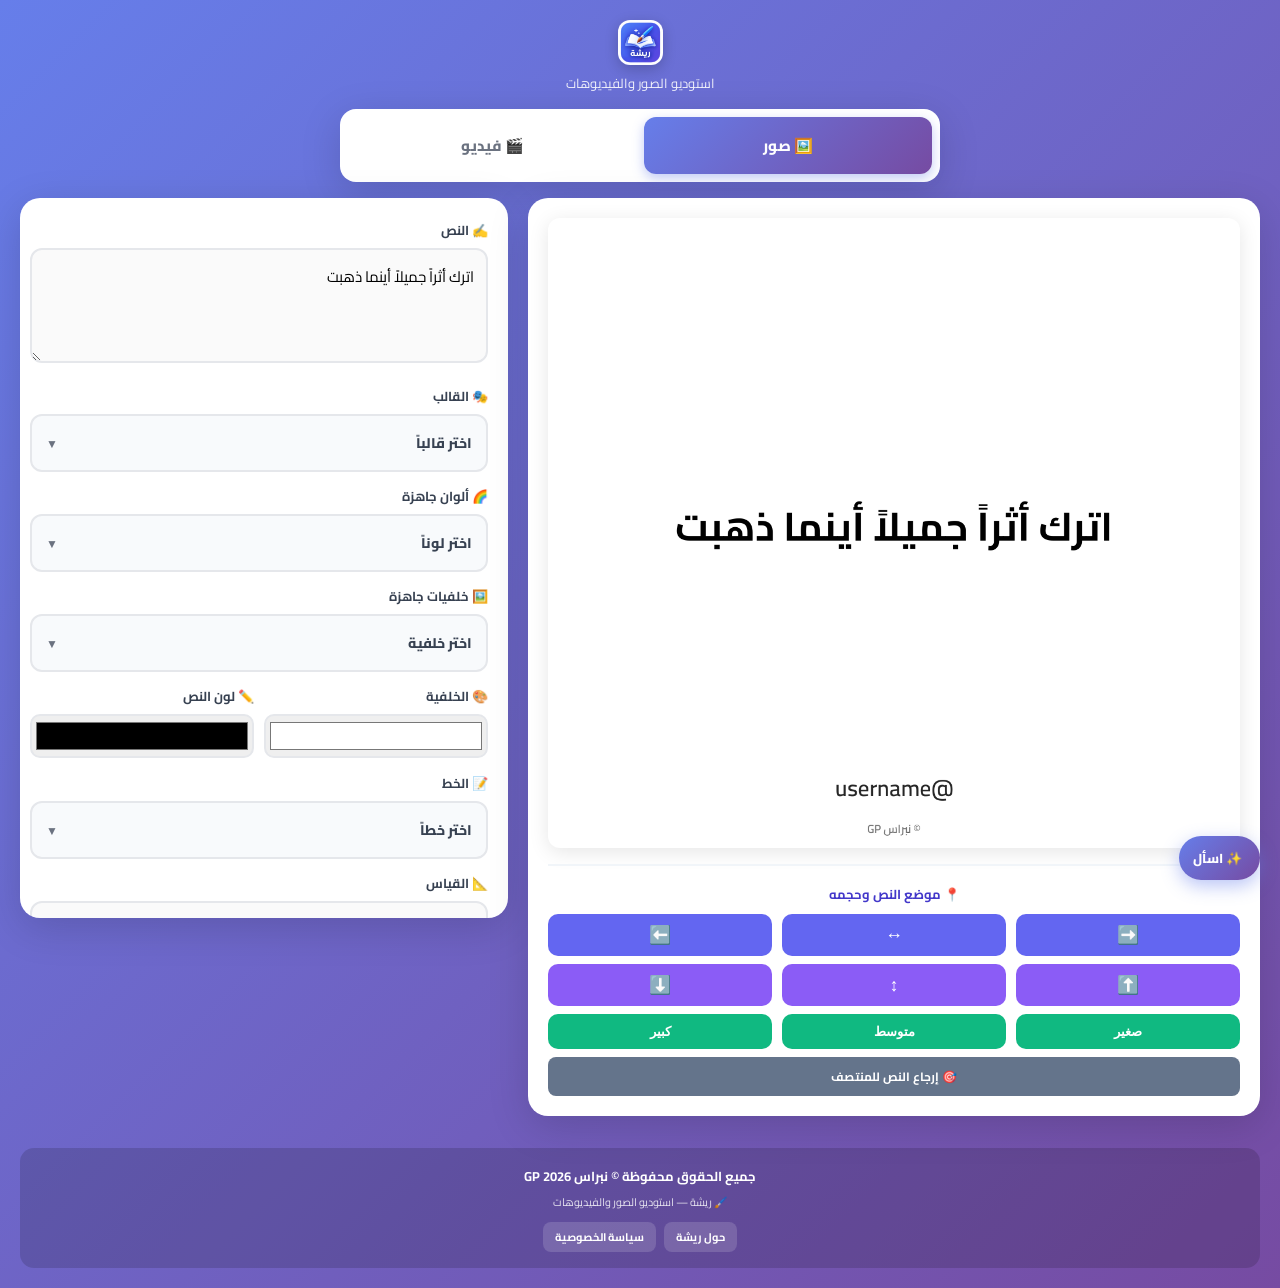
==== commit e59118de: "Update index.html" ====
--- a/index.html
+++ b/index.html
@@ -301,6 +301,31 @@
   }
   .btn-row { display: flex; gap: 10px; flex-wrap: wrap; }
 
+  /* ✅ أزرار التحكم في موضع النص وحجمه (أسهم فقط) */
+  .pos-btn {
+    padding: 10px 0;
+    border-radius: 10px;
+    border: none;
+    color: white;
+    font-size: 18px;
+    cursor: pointer;
+    transition: all 0.2s;
+    flex: 1;
+  }
+  .pos-btn:active { transform: scale(0.95); }
+  .size-btn {
+    padding: 10px 0;
+    border-radius: 10px;
+    border: none;
+    color: white;
+    font-size: 13px;
+    font-weight: 800;
+    cursor: pointer;
+    transition: all 0.2s;
+    flex: 1;
+  }
+  .size-btn:active { transform: scale(0.95); }
+
   .slide-item {
     background: #f8fafc;
     border: 2px solid #e5e7eb;
@@ -496,10 +521,17 @@
     .library-grid { grid-template-columns: repeat(2, 1fr); }
   }
 
-  /* ✅ تصميم سطح المكتب */
+  /* ═══════════════════════════════════════ */
+  /* ✅ تصميم سطح المكتب (الموقع الكامل) */
+  /* ═══════════════════════════════════════ */
   @media (min-width: 1024px) {
-    body { padding: 20px; }
-    .container { max-width: 1400px; }
+    body {
+      padding: 20px;
+    }
+    
+    .container {
+      max-width: 1400px;
+    }
 
     #view-single.active {
       display: grid;
@@ -521,7 +553,9 @@
       padding-left: 10px;
     }
 
-    #view-single .card:nth-child(2)::-webkit-scrollbar { width: 6px; }
+    #view-single .card:nth-child(2)::-webkit-scrollbar {
+      width: 6px;
+    }
     #view-single .card:nth-child(2)::-webkit-scrollbar-thumb {
       background: #cbd5e1;
       border-radius: 3px;
@@ -536,11 +570,26 @@
       border-radius: 12px;
     }
 
-    .btn-row { flex-wrap: nowrap; }
-    .btn-small { flex: 1; white-space: nowrap; }
-
-    .tabs { max-width: 600px; margin-left: auto; margin-right: auto; }
-    .footer { max-width: 1400px; margin-left: auto; margin-right: auto; }
+    .btn-row {
+      flex-wrap: nowrap;
+    }
+
+    .btn-small {
+      flex: 1;
+      white-space: nowrap;
+    }
+
+    .tabs {
+      max-width: 600px;
+      margin-left: auto;
+      margin-right: auto;
+    }
+
+    .footer {
+      max-width: 1400px;
+      margin-left: auto;
+      margin-right: auto;
+    }
 
     #view-slides.active {
       display: grid;
@@ -548,8 +597,14 @@
       gap: 20px;
       align-items: start;
     }
-    #view-slides .card { grid-column: span 1; }
-    #view-slides .card:nth-child(3) { grid-column: span 2; }
+    
+    #view-slides .card {
+      grid-column: span 1;
+    }
+    
+    #view-slides .card:nth-child(3) {
+      grid-column: span 2;
+    }
   }
 
   @media (min-width: 1600px) {
@@ -601,29 +656,29 @@
     <div class="card">
       <canvas id="canvas" width="1080" height="1080"></canvas>
 
-      <!-- أدوات تحكم سريعة -->
+      <!-- ✅ أدوات تحكم سريعة تحت الصورة مباشرة (أسهم فقط) -->
       <div style="margin-top:16px; padding-top:16px; border-top:2px solid #f1f5f9;">
         <label style="text-align:center; display:block; margin-bottom:8px; color:#4338ca;">📍 موضع النص وحجمه</label>
         
         <div class="btn-row" style="justify-content:center; margin-bottom:8px;">
-          <button class="btn btn-small" onclick="setTextPos('right', 'v')" style="background:#6366f1;">➡️ يمين</button>
-          <button class="btn btn-small" onclick="setTextPos('center', 'v')" style="background:#6366f1;">↔️ وسط</button>
-          <button class="btn btn-small" onclick="setTextPos('left', 'v')" style="background:#6366f1;">⬅️ يسار</button>
+          <button class="pos-btn" onclick="setTextPos('right', 'v')" style="background:#6366f1;" title="يمين">➡️</button>
+          <button class="pos-btn" onclick="setTextPos('center', 'v')" style="background:#6366f1;" title="وسط">↔️</button>
+          <button class="pos-btn" onclick="setTextPos('left', 'v')" style="background:#6366f1;" title="يسار">⬅️</button>
         </div>
 
         <div class="btn-row" style="justify-content:center; margin-bottom:8px;">
-          <button class="btn btn-small" onclick="setTextPos('top', 'h')" style="background:#8b5cf6;">⬆️ فوق</button>
-          <button class="btn btn-small" onclick="setTextPos('middle', 'h')" style="background:#8b5cf6;">↕️ وسط</button>
-          <button class="btn btn-small" onclick="setTextPos('bottom', 'h')" style="background:#8b5cf6;">⬇️ تحت</button>
+          <button class="pos-btn" onclick="setTextPos('top', 'h')" style="background:#8b5cf6;" title="فوق">⬆️</button>
+          <button class="pos-btn" onclick="setTextPos('middle', 'h')" style="background:#8b5cf6;" title="وسط">↕️</button>
+          <button class="pos-btn" onclick="setTextPos('bottom', 'h')" style="background:#8b5cf6;" title="تحت">⬇️</button>
         </div>
 
         <div class="btn-row" style="justify-content:center; margin-bottom:8px;">
-          <button class="btn btn-small" onclick="setTextSize('small')" style="background:#10b981;">🔽 صغير</button>
-          <button class="btn btn-small" onclick="setTextSize('medium')" style="background:#10b981;">◀️ متوسط</button>
-          <button class="btn btn-small" onclick="setTextSize('large')" style="background:#10b981;">🔼 كبير</button>
+          <button class="size-btn" onclick="setTextSize('small')" style="background:#10b981;">صغير</button>
+          <button class="size-btn" onclick="setTextSize('medium')" style="background:#10b981;">متوسط</button>
+          <button class="size-btn" onclick="setTextSize('large')" style="background:#10b981;">كبير</button>
         </div>
 
-        <button class="btn btn-small" style="width:100%; background:#64748b;" onclick="resetTextPos()">🎯 إرجاع النص للمنتصف والحجم الافتراضي</button>
+        <button class="btn btn-small" style="width:100%; background:#64748b;" onclick="resetTextPos()">🎯 إرجاع النص للمنتصف</button>
       </div>
     </div>
 
@@ -822,74 +877,7 @@
         <button class="btn-small" style="margin-top:8px;" onclick="clearImage()">🗑️ حذف الصورة</button>
       </div>
 
-      <!-- ✅ جديد: فلاتر الصورة -->
-      <div class="field">
-        <label>✨ فلاتر الصورة (تعمل عند رفع صورة)</label>
-        <div class="btn-row">
-          <button class="btn btn-small" onclick="setImageFilter('none')" style="background:#64748b;">❌ بدون</button>
-          <button class="btn btn-small" onclick="setImageFilter('bright')" style="background:#10b981;">🔆 إضاءة</button>
-          <button class="btn btn-small" onclick="setImageFilter('contrast')" style="background:#10b981;">🌗 تباين</button>
-        </div>
-        <div class="btn-row" style="margin-top:6px;">
-          <button class="btn btn-small" onclick="setImageFilter('saturate')" style="background:#8b5cf6;">🎨 تشبع</button>
-          <button class="btn btn-small" onclick="setImageFilter('grayscale')" style="background:#8b5cf6;">⚫ رمادي</button>
-          <button class="btn btn-small" onclick="setImageFilter('sepia')" style="background:#8b5cf6;">🟤 قديم</button>
-          <button class="btn btn-small" onclick="setImageFilter('blur')" style="background:#8b5cf6;">💧 ضبابي</button>
-        </div>
-      </div>
-
-      <!-- ✅ جديد: إضافة شعار (Logo) -->
-      <div class="field">
-        <label>🏢 شعار (Logo)</label>
-        <input type="file" id="logoUpload" accept="image/*">
-        <button class="btn-small" style="margin-top:8px;" onclick="clearLogo()">🗑️ حذف الشعار</button>
-        
-        <div class="btn-row" style="margin-top:8px;">
-          <button class="btn btn-small" onclick="setLogoSize('small')" style="background:#6366f1; flex:1;">🔽 صغير</button>
-          <button class="btn btn-small" onclick="setLogoSize('medium')" style="background:#6366f1; flex:1;">◀️ متوسط</button>
-          <button class="btn btn-small" onclick="setLogoSize('large')" style="background:#6366f1; flex:1;">🔼 كبير</button>
-        </div>
-        
-        <div class="btn-row" style="margin-top:6px;">
-          <button class="btn btn-small" onclick="setLogoPos('top-right')" style="background:#8b5cf6; flex:1;">↗️ فوق يمين</button>
-          <button class="btn btn-small" onclick="setLogoPos('top-left')" style="background:#8b5cf6; flex:1;">↖️ فوق يسار</button>
-        </div>
-        <div class="btn-row" style="margin-top:6px;">
-          <button class="btn btn-small" onclick="setLogoPos('bottom-right')" style="background:#8b5cf6; flex:1;">↘️ تحت يمين</button>
-          <button class="btn btn-small" onclick="setLogoPos('bottom-left')" style="background:#8b5cf6; flex:1;">↙️ تحت يسار</button>
-        </div>
-      </div>
-
-      <!-- ✅ جديد: المساحة (Overlay) -->
-      <div class="field">
-        <label>🔲 مساحة (لوحة شفافة للنص أو الشعار)</label>
-        
-        <div class="btn-row">
-          <button class="btn btn-small" onclick="addOverlay('white')" style="background:#fff; color:#333; border:2px solid #ccc; flex:1;">⬜ أبيض</button>
-          <button class="btn btn-small" onclick="addOverlay('black')" style="background:#000; flex:1;">⬛ أسود</button>
-        </div>
-        
-        <div class="btn-row" style="margin-top:6px;">
-          <button class="btn btn-small" onclick="setOverlayPos('top')" style="background:#6366f1; flex:1;">⬆️ فوق</button>
-          <button class="btn btn-small" onclick="setOverlayPos('middle')" style="background:#6366f1; flex:1;">↕️ وسط</button>
-          <button class="btn btn-small" onclick="setOverlayPos('bottom')" style="background:#6366f1; flex:1;">⬇️ تحت</button>
-        </div>
-        
-        <div class="btn-row" style="margin-top:6px;">
-          <button class="btn btn-small" onclick="setOverlaySize('full')" style="background:#8b5cf6; flex:1;">↔️ كامل</button>
-          <button class="btn btn-small" onclick="setOverlaySize('half')" style="background:#8b5cf6; flex:1;">↔️ نصف</button>
-        </div>
-        
-        <div class="btn-row" style="margin-top:6px;">
-          <button class="btn btn-small" onclick="setOverlayOpacity(0.9)" style="background:#10b981; flex:1;">🟢 معتم</button>
-          <button class="btn btn-small" onclick="setOverlayOpacity(0.6)" style="background:#10b981; flex:1;">🟡 متوسط</button>
-          <button class="btn btn-small" onclick="setOverlayOpacity(0.3)" style="background:#10b981; flex:1;">🔵 شفاف</button>
-        </div>
-        
-        <button class="btn btn-small" style="width:100%; margin-top:8px; background:#ef4444;" onclick="removeOverlay()">🗑️ حذف المساحة</button>
-      </div>
-
-      <!-- قسم التصدير -->
+      <!-- ✅ قسم التصدير -->
       <div class="field">
         <label>💾 التصدير</label>
         <div class="btn-row">
@@ -1087,28 +1075,14 @@
 let currentFont = 'Cairo';
 let bgImage = null;
 
-// متغيرات موضع النص وحجمه
+// ✅ متغيرات موضع النص وحجمه
 let textAlignV = 'center';
 let textAlignH = 'middle';
 let textSize = 'medium';
 
-// متغيرات نظام التراجع
+// ✅ نظام التراجع (Undo History)
 let history = [];
 const MAX_HISTORY = 20;
-
-// ✅ متغيرات الشعار
-let logoImage = null;
-let logoSize = 'medium';
-let logoPos = 'top-right';
-
-// ✅ متغيرات فلاتر الصورة
-let imageFilter = 'none';
-
-// ✅ متغيرات المساحة
-let overlayColor = null;
-let overlayPos = 'bottom';
-let overlaySize = 'full';
-let overlayOpacity = 0.9;
 
 function saveState() {
   const state = {
@@ -1155,6 +1129,7 @@
   drawSingle();
 }
 
+// ✅ دالة تصميم جديد
 function newDesign() {
   if (!confirm('هل تريد بدء تصميم جديد؟ سيتم مسح التصميم الحالي.')) return;
   
@@ -1162,9 +1137,7 @@
   document.getElementById('bgColor').value = '#ffffff';
   document.getElementById('textColor').value = '#000000';
   bgImage = null;
-  logoImage = null;
   document.getElementById('imageUpload').value = '';
-  document.getElementById('logoUpload').value = '';
   document.getElementById('signature').value = '@username';
   
   currentTemplate = 'quote';
@@ -1179,10 +1152,6 @@
   textAlignV = 'center';
   textAlignH = 'middle';
   textSize = 'medium';
-  imageFilter = 'none';
-  overlayColor = null;
-  logoSize = 'medium';
-  logoPos = 'top-right';
   
   history = [];
   drawSingle();
@@ -1203,67 +1172,6 @@
   textAlignV = 'center';
   textAlignH = 'middle';
   textSize = 'medium';
-  drawSingle();
-}
-
-// ✅ دوال الشعار
-document.getElementById('logoUpload').addEventListener('change', (e) => {
-  const file = e.target.files[0];
-  if (!file) return;
-  const reader = new FileReader();
-  reader.onload = (ev) => {
-    const img = new Image();
-    img.onload = () => { logoImage = img; drawSingle(); };
-    img.src = ev.target.result;
-  };
-  reader.readAsDataURL(file);
-});
-
-function clearLogo() {
-  logoImage = null;
-  document.getElementById('logoUpload').value = '';
-  drawSingle();
-}
-
-function setLogoSize(size) {
-  logoSize = size;
-  drawSingle();
-}
-
-function setLogoPos(pos) {
-  logoPos = pos;
-  drawSingle();
-}
-
-// ✅ دوال فلاتر الصورة
-function setImageFilter(filter) {
-  imageFilter = filter;
-  drawSingle();
-}
-
-// ✅ دوال المساحة
-function addOverlay(color) {
-  overlayColor = color;
-  drawSingle();
-}
-
-function setOverlayPos(pos) {
-  overlayPos = pos;
-  drawSingle();
-}
-
-function setOverlaySize(size) {
-  overlaySize = size;
-  drawSingle();
-}
-
-function setOverlayOpacity(opacity) {
-  overlayOpacity = opacity;
-  drawSingle();
-}
-
-function removeOverlay() {
-  overlayColor = null;
   drawSingle();
 }
 
@@ -1659,17 +1567,8 @@
 function drawOnCanvas(c, w, h, text, bg, fg, font, sig, showCopy, template, img, animState) {
   c.clearRect(0, 0, w, h);
 
-  // ✅ رسم الخلفية مع فلاتر الصورة
   if (img) {
-    c.save();
-    if (imageFilter === 'bright') c.filter = 'brightness(1.3)';
-    else if (imageFilter === 'contrast') c.filter = 'contrast(1.3)';
-    else if (imageFilter === 'saturate') c.filter = 'saturate(1.5)';
-    else if (imageFilter === 'grayscale') c.filter = 'grayscale(1)';
-    else if (imageFilter === 'sepia') c.filter = 'sepia(0.8)';
-    else if (imageFilter === 'blur') c.filter = 'blur(2px)';
     c.drawImage(img, 0, 0, w, h);
-    c.restore();
   } else {
     drawTemplate(c, w, h, bg, fg, template);
   }
@@ -1682,35 +1581,19 @@
   let fontSize = w / 16;
   if (textSize === 'small') fontSize = w / 24;
   if (textSize === 'large') fontSize = w / 10;
-
-  // ✅ رسم المساحة (Overlay) قبل النص
-  if (overlayColor) {
-    c.save();
-    c.globalAlpha = overlayOpacity;
-    c.fillStyle = overlayColor === 'white' ? '#ffffff' : '#000000';
-    
-    const overlayHeight = h * 0.25;
-    let overlayY;
-    if (overlayPos === 'top') overlayY = 0;
-    else if (overlayPos === 'middle') overlayY = (h - overlayHeight) / 2;
-    else overlayY = h - overlayHeight;
-    
-    const overlayX = overlaySize === 'full' ? 0 : w * 0.25;
-    const overlayW = overlaySize === 'full' ? w : w * 0.5;
-    
-    c.fillRect(overlayX, overlayY, overlayW, overlayHeight);
-    c.restore();
-  }
 
   c.save();
   c.globalAlpha = anim.opacity;
   c.fillStyle = fg;
   c.font = `bold ${fontSize}px "${font}", sans-serif`;
 
-  if (textAlignV === 'right') c.textAlign = 'right';
-  else if (textAlignV === 'left') c.textAlign = 'left';
-  else c.textAlign = 'center';
-  
+  if (textAlignV === 'right') {
+    c.textAlign = 'right';
+  } else if (textAlignV === 'left') {
+    c.textAlign = 'left';
+  } else {
+    c.textAlign = 'center';
+  }
   c.textBaseline = 'middle';
   c.direction = 'rtl';
 
@@ -1718,16 +1601,8 @@
   const lineHeight = fontSize * 1.3;
   const totalHeight = lines.length * lineHeight;
 
-  // ✅ تعديل موضع النص حسب المساحة
   let startY;
-  if (overlayColor) {
-    const overlayHeight = h * 0.25;
-    let overlayY;
-    if (overlayPos === 'top') overlayY = 0;
-    else if (overlayPos === 'middle') overlayY = (h - overlayHeight) / 2;
-    else overlayY = h - overlayHeight;
-    startY = overlayY + overlayHeight / 2;
-  } else if (textAlignH === 'top') {
+  if (textAlignH === 'top') {
     startY = h * 0.15 + lineHeight / 2;
   } else if (textAlignH === 'bottom') {
     startY = h * 0.85 - totalHeight / 2;
@@ -1736,9 +1611,13 @@
   }
 
   let textX;
-  if (textAlignV === 'right') textX = w * 0.9;
-  else if (textAlignV === 'left') textX = w * 0.1;
-  else textX = w / 2;
+  if (textAlignV === 'right') {
+    textX = w * 0.9;
+  } else if (textAlignV === 'left') {
+    textX = w * 0.1;
+  } else {
+    textX = w / 2;
+  }
 
   if (anim.scale !== 1 || anim.offsetX !== 0 || anim.offsetY !== 0) {
     c.translate(w / 2 + anim.offsetX, h / 2 + anim.offsetY);
@@ -1765,30 +1644,6 @@
     c.fillText('© نبراس GP', w / 2, h - copySize * 1.5);
   }
   c.restore();
-
-  // ✅ رسم الشعار (Logo) فوق كل شيء
-  if (logoImage) {
-    c.save();
-    c.globalAlpha = 1;
-    
-    let logoW;
-    if (logoSize === 'small') logoW = w * 0.15;
-    else if (logoSize === 'large') logoW = w * 0.35;
-    else logoW = w * 0.25;
-    
-    let logoH = logoW * (logoImage.height / logoImage.width);
-    
-    let logoX, logoY;
-    const padding = w * 0.04;
-    
-    if (logoPos === 'top-right') { logoX = w - logoW - padding; logoY = padding; }
-    else if (logoPos === 'top-left') { logoX = padding; logoY = padding; }
-    else if (logoPos === 'bottom-right') { logoX = w - logoW - padding; logoY = h - logoH - padding; }
-    else { logoX = padding; logoY = h - logoH - padding; }
-    
-    c.drawImage(logoImage, logoX, logoY, logoW, logoH);
-    c.restore();
-  }
 }
 
 function wrapText(c, text, maxWidth) {
@@ -1849,7 +1704,7 @@
 }
 
 function drawSingle() {
-  saveState();
+  saveState(); // ✅ حفظ الحالة قبل الرسم
   
   const [w, h] = document.getElementById('sizeSelect').value.split('x').map(Number);
   canvas.width = w;
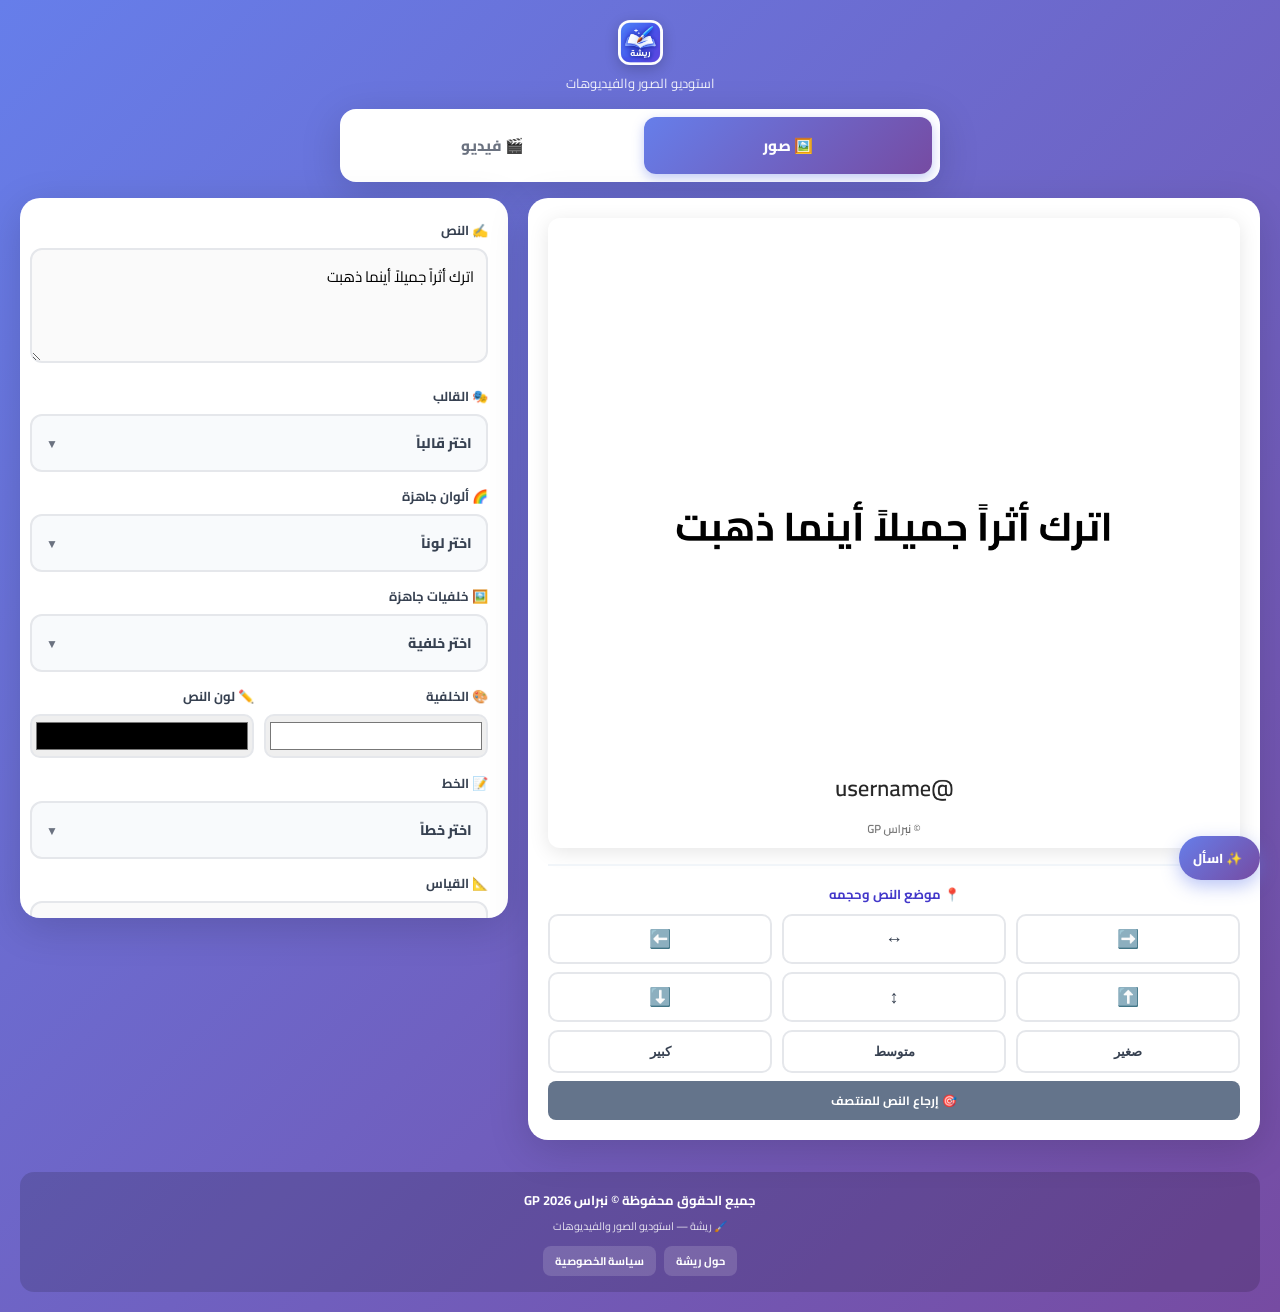
==== commit cd5196af: "Update index.html" ====
--- a/index.html
+++ b/index.html
@@ -301,28 +301,39 @@
   }
   .btn-row { display: flex; gap: 10px; flex-wrap: wrap; }
 
-  /* ✅ أزرار التحكم في موضع النص وحجمه (أسهم فقط) */
+  /* ✅ أزرار التحكم في موضع النص (شفافة) */
   .pos-btn {
-    padding: 10px 0;
+    padding: 12px 0;
     border-radius: 10px;
-    border: none;
-    color: white;
+    border: 2px solid #e5e7eb;
+    background: #fff;
+    color: #374151;
     font-size: 18px;
     cursor: pointer;
     transition: all 0.2s;
     flex: 1;
   }
+  .pos-btn:hover {
+    border-color: #c7d2fe;
+    background: #f5f3ff;
+  }
   .pos-btn:active { transform: scale(0.95); }
+
   .size-btn {
-    padding: 10px 0;
+    padding: 12px 0;
     border-radius: 10px;
-    border: none;
-    color: white;
+    border: 2px solid #e5e7eb;
+    background: #fff;
+    color: #374151;
     font-size: 13px;
     font-weight: 800;
     cursor: pointer;
     transition: all 0.2s;
     flex: 1;
+  }
+  .size-btn:hover {
+    border-color: #c7d2fe;
+    background: #f5f3ff;
   }
   .size-btn:active { transform: scale(0.95); }
 
@@ -521,17 +532,10 @@
     .library-grid { grid-template-columns: repeat(2, 1fr); }
   }
 
-  /* ═══════════════════════════════════════ */
-  /* ✅ تصميم سطح المكتب (الموقع الكامل) */
-  /* ═══════════════════════════════════════ */
+  /* ✅ تصميم سطح المكتب */
   @media (min-width: 1024px) {
-    body {
-      padding: 20px;
-    }
-    
-    .container {
-      max-width: 1400px;
-    }
+    body { padding: 20px; }
+    .container { max-width: 1400px; }
 
     #view-single.active {
       display: grid;
@@ -570,14 +574,8 @@
       border-radius: 12px;
     }
 
-    .btn-row {
-      flex-wrap: nowrap;
-    }
-
-    .btn-small {
-      flex: 1;
-      white-space: nowrap;
-    }
+    .btn-row { flex-wrap: nowrap; }
+    .btn-small { flex: 1; white-space: nowrap; }
 
     .tabs {
       max-width: 600px;
@@ -597,14 +595,8 @@
       gap: 20px;
       align-items: start;
     }
-    
-    #view-slides .card {
-      grid-column: span 1;
-    }
-    
-    #view-slides .card:nth-child(3) {
-      grid-column: span 2;
-    }
+    #view-slides .card { grid-column: span 1; }
+    #view-slides .card:nth-child(3) { grid-column: span 2; }
   }
 
   @media (min-width: 1600px) {
@@ -656,26 +648,26 @@
     <div class="card">
       <canvas id="canvas" width="1080" height="1080"></canvas>
 
-      <!-- ✅ أدوات تحكم سريعة تحت الصورة مباشرة (أسهم فقط) -->
+      <!-- أدوات التحكم في موضع النص وحجمه -->
       <div style="margin-top:16px; padding-top:16px; border-top:2px solid #f1f5f9;">
         <label style="text-align:center; display:block; margin-bottom:8px; color:#4338ca;">📍 موضع النص وحجمه</label>
         
         <div class="btn-row" style="justify-content:center; margin-bottom:8px;">
-          <button class="pos-btn" onclick="setTextPos('right', 'v')" style="background:#6366f1;" title="يمين">➡️</button>
-          <button class="pos-btn" onclick="setTextPos('center', 'v')" style="background:#6366f1;" title="وسط">↔️</button>
-          <button class="pos-btn" onclick="setTextPos('left', 'v')" style="background:#6366f1;" title="يسار">⬅️</button>
+          <button class="pos-btn" onclick="setTextPos('right', 'v')" title="يمين">➡️</button>
+          <button class="pos-btn" onclick="setTextPos('center', 'v')" title="وسط">↔️</button>
+          <button class="pos-btn" onclick="setTextPos('left', 'v')" title="يسار">⬅️</button>
         </div>
 
         <div class="btn-row" style="justify-content:center; margin-bottom:8px;">
-          <button class="pos-btn" onclick="setTextPos('top', 'h')" style="background:#8b5cf6;" title="فوق">⬆️</button>
-          <button class="pos-btn" onclick="setTextPos('middle', 'h')" style="background:#8b5cf6;" title="وسط">↕️</button>
-          <button class="pos-btn" onclick="setTextPos('bottom', 'h')" style="background:#8b5cf6;" title="تحت">⬇️</button>
+          <button class="pos-btn" onclick="setTextPos('top', 'h')" title="فوق">⬆️</button>
+          <button class="pos-btn" onclick="setTextPos('middle', 'h')" title="وسط">↕️</button>
+          <button class="pos-btn" onclick="setTextPos('bottom', 'h')" title="تحت">⬇️</button>
         </div>
 
         <div class="btn-row" style="justify-content:center; margin-bottom:8px;">
-          <button class="size-btn" onclick="setTextSize('small')" style="background:#10b981;">صغير</button>
-          <button class="size-btn" onclick="setTextSize('medium')" style="background:#10b981;">متوسط</button>
-          <button class="size-btn" onclick="setTextSize('large')" style="background:#10b981;">كبير</button>
+          <button class="size-btn" onclick="setTextSize('small')">صغير</button>
+          <button class="size-btn" onclick="setTextSize('medium')">متوسط</button>
+          <button class="size-btn" onclick="setTextSize('large')">كبير</button>
         </div>
 
         <button class="btn btn-small" style="width:100%; background:#64748b;" onclick="resetTextPos()">🎯 إرجاع النص للمنتصف</button>
@@ -877,7 +869,6 @@
         <button class="btn-small" style="margin-top:8px;" onclick="clearImage()">🗑️ حذف الصورة</button>
       </div>
 
-      <!-- ✅ قسم التصدير -->
       <div class="field">
         <label>💾 التصدير</label>
         <div class="btn-row">
@@ -993,17 +984,12 @@
 <script data-goatcounter="https://resha.goatcounter.com/count" async src="//gc.zgo.at/count.js"></script>
 
 <script>
-
-// ═══════════════════════════════════════
-// دالة تسجيل الأحداث في GoatCounter
+// ═══════════════════════════════════════
+// تسجيل الأحداث
 // ═══════════════════════════════════════
 function trackEvent(eventName) {
   if (typeof goatcounter !== 'undefined' && goatcounter.count) {
-    goatcounter.count({
-      path: eventName,
-      title: eventName,
-      event: true
-    });
+    goatcounter.count({ path: eventName, title: eventName, event: true });
   }
 }
 
@@ -1067,7 +1053,6 @@
 let audioFile = null;
 let audioURL = null;
 let audioElement = null;
-let singleAnim = 'none';
 
 const canvas = document.getElementById('canvas');
 const ctx = canvas.getContext('2d');
@@ -1075,15 +1060,16 @@
 let currentFont = 'Cairo';
 let bgImage = null;
 
-// ✅ متغيرات موضع النص وحجمه
 let textAlignV = 'center';
 let textAlignH = 'middle';
 let textSize = 'medium';
 
-// ✅ نظام التراجع (Undo History)
 let history = [];
 const MAX_HISTORY = 20;
 
+// ═══════════════════════════════════════
+// نظام التراجع
+// ═══════════════════════════════════════
 function saveState() {
   const state = {
     text: document.getElementById('textInput').value,
@@ -1097,24 +1083,15 @@
     textAlignH: textAlignH,
     textSize: textSize
   };
-  
-  if (history.length > 0 && JSON.stringify(history[history.length - 1]) === JSON.stringify(state)) {
-    return;
-  }
-  
+  if (history.length > 0 && JSON.stringify(history[history.length - 1]) === JSON.stringify(state)) return;
   history.push(state);
   if (history.length > MAX_HISTORY) history.shift();
 }
 
 function undo() {
-  if (history.length <= 1) {
-    alert('لا يوجد تغيير للرجوع عنه');
-    return;
-  }
-  
+  if (history.length <= 1) { alert('لا يوجد تغيير للرجوع عنه'); return; }
   history.pop();
   const prev = history[history.length - 1];
-  
   document.getElementById('textInput').value = prev.text;
   document.getElementById('bgColor').value = prev.bgColor;
   document.getElementById('textColor').value = prev.textColor;
@@ -1125,34 +1102,28 @@
   textAlignV = prev.textAlignV;
   textAlignH = prev.textAlignH;
   textSize = prev.textSize;
-  
   drawSingle();
 }
 
 // ✅ دالة تصميم جديد
 function newDesign() {
   if (!confirm('هل تريد بدء تصميم جديد؟ سيتم مسح التصميم الحالي.')) return;
-  
   document.getElementById('textInput').value = 'اترك أثراً جميلاً أينما ذهبت';
   document.getElementById('bgColor').value = '#ffffff';
   document.getElementById('textColor').value = '#000000';
   bgImage = null;
   document.getElementById('imageUpload').value = '';
   document.getElementById('signature').value = '@username';
-  
   currentTemplate = 'quote';
   document.querySelectorAll('.template-card').forEach(c => c.classList.remove('active'));
   const quoteCard = document.querySelector('[data-tpl="quote"]');
   if (quoteCard) quoteCard.classList.add('active');
-  
   currentFont = 'Cairo';
   document.querySelectorAll('.font-item').forEach(i => i.classList.remove('active'));
   document.querySelectorAll('.font-item')[0]?.classList.add('active');
-  
   textAlignV = 'center';
   textAlignH = 'middle';
   textSize = 'medium';
-  
   history = [];
   drawSingle();
 }
@@ -1163,10 +1134,7 @@
   drawSingle();
 }
 
-function setTextSize(size) {
-  textSize = size;
-  drawSingle();
-}
+function setTextSize(size) { textSize = size; drawSingle(); }
 
 function resetTextPos() {
   textAlignV = 'center';
@@ -1176,14 +1144,10 @@
 }
 
 const PALETTE = [
-  '#dc2626', '#ea580c', '#f59e0b', '#facc15',
-  '#84cc16', '#16a34a', '#10b981', '#14b8a6',
-  '#0891b2', '#0ea5e9', '#3b82f6', '#6366f1',
-  '#8b5cf6', '#a855f7', '#d946ef', '#ec4899',
-  '#0f172a', '#1e293b', '#334155', '#475569',
-  '#64748b', '#94a3b8', '#cbd5e1', '#f1f5f9',
-  '#7c2d12', '#9a3412', '#78350f', '#854d0e',
-  '#365314', '#14532d', '#0c4a6e', '#3b0764'
+  '#dc2626','#ea580c','#f59e0b','#facc15','#84cc16','#16a34a','#10b981','#14b8a6',
+  '#0891b2','#0ea5e9','#3b82f6','#6366f1','#8b5cf6','#a855f7','#d946ef','#ec4899',
+  '#0f172a','#1e293b','#334155','#475569','#64748b','#94a3b8','#cbd5e1','#f1f5f9',
+  '#7c2d12','#9a3412','#78350f','#854d0e','#365314','#14532d','#0c4a6e','#3b0764'
 ];
 
 // ═══════════════════════════════════════
@@ -1219,10 +1183,7 @@
     const div = document.createElement('div');
     div.className = 'font-item' + (f.name === currentFont ? ' active' : '');
     div.style.fontFamily = `"${f.name}", sans-serif`;
-    div.innerHTML = `
-      <span class="font-name">${f.label}</span>
-      <span class="font-desc">${f.name}</span>
-    `;
+    div.innerHTML = `<span class="font-name">${f.label}</span><span class="font-desc">${f.name}</span>`;
     div.onclick = () => {
       currentFont = f.name;
       document.getElementById('fontSelect').value = f.name;
@@ -1242,7 +1203,7 @@
   const wrap = document.getElementById('libraryGrid');
   if (!wrap) return;
   wrap.innerHTML = '';
-  BACKGROUNDS.forEach((b, i) => {
+  BACKGROUNDS.forEach(b => {
     const div = document.createElement('div');
     div.className = 'library-item';
     div.style.background = b.css;
@@ -1251,9 +1212,7 @@
       document.querySelectorAll('.library-item').forEach(item => item.classList.remove('active'));
       div.classList.add('active');
       const match = b.css.match(/#[0-9a-f]{6}/i);
-      if (match) {
-        document.getElementById('bgColor').value = match[0];
-      }
+      if (match) document.getElementById('bgColor').value = match[0];
       currentTemplate = 'gradient';
       document.querySelectorAll('.template-card').forEach(c => c.classList.remove('active'));
       const gradientCard = document.querySelector('[data-tpl="gradient"]');
@@ -1280,32 +1239,24 @@
 // الحركات
 // ═══════════════════════════════════════
 const ANIMATIONS = {
-  none:       { label: 'بدون' },
-  fade:       { label: 'تلاشي' },
-  pulse:      { label: 'وميض' },
-  typewriter: { label: 'كتابة' },
-  slide:      { label: 'انزلاق يمين' },
-  slideLeft:  { label: 'انزلاق يسار' },
-  slideUp:    { label: 'انزلاق فوق' },
-  zoom:       { label: 'تكبير' },
-  shake:      { label: 'اهتزاز' }
+  none: { label: 'بدون' }, fade: { label: 'تلاشي' }, pulse: { label: 'وميض' },
+  typewriter: { label: 'كتابة' }, slide: { label: 'انزلاق يمين' }, slideLeft: { label: 'انزلاق يسار' },
+  slideUp: { label: 'انزلاق فوق' }, zoom: { label: 'تكبير' }, shake: { label: 'اهتزاز' }
 };
 
 function getAnimState(type, progress, fullText) {
   const p = Math.min(1, Math.max(0, progress));
   const eased = 1 - Math.pow(1 - p, 3);
   const state = { opacity: 1, offsetX: 0, offsetY: 0, scale: 1, visibleText: null };
-
   switch(type) {
-    case 'fade':       state.opacity = eased; break;
-    case 'pulse':      state.opacity = p < 0.5 ? p * 2 : 1;
-                       state.scale = 1 + Math.sin(p * Math.PI * 2) * 0.08; break;
+    case 'fade': state.opacity = eased; break;
+    case 'pulse': state.opacity = p < 0.5 ? p * 2 : 1; state.scale = 1 + Math.sin(p * Math.PI * 2) * 0.08; break;
     case 'typewriter': state.visibleText = fullText.substring(0, Math.floor(p * fullText.length)); break;
-    case 'slide':      state.opacity = eased; state.offsetX = (1 - eased) * 400; break;
-    case 'slideLeft':  state.opacity = eased; state.offsetX = (1 - eased) * -400; break;
-    case 'slideUp':    state.opacity = eased; state.offsetY = (1 - eased) * 400; break;
-    case 'zoom':       state.opacity = eased; state.scale = 0.4 + eased * 0.6; break;
-    case 'shake':      state.opacity = eased; state.offsetX = Math.sin(p * Math.PI * 12) * 20 * (1 - eased); break;
+    case 'slide': state.opacity = eased; state.offsetX = (1 - eased) * 400; break;
+    case 'slideLeft': state.opacity = eased; state.offsetX = (1 - eased) * -400; break;
+    case 'slideUp': state.opacity = eased; state.offsetY = (1 - eased) * 400; break;
+    case 'zoom': state.opacity = eased; state.scale = 0.4 + eased * 0.6; break;
+    case 'shake': state.opacity = eased; state.offsetX = Math.sin(p * Math.PI * 12) * 20 * (1 - eased); break;
   }
   return state;
 }
@@ -1317,247 +1268,101 @@
   switch(template) {
     case 'gradient':
       const grad = c.createLinearGradient(0, 0, w, h);
-      grad.addColorStop(0, bg);
-      grad.addColorStop(1, shadeColor(bg, 50));
-      c.fillStyle = grad;
-      c.fillRect(0, 0, w, h);
-      break;
-
+      grad.addColorStop(0, bg); grad.addColorStop(1, shadeColor(bg, 50));
+      c.fillStyle = grad; c.fillRect(0, 0, w, h); break;
     case 'frame':
-      c.fillStyle = bg;
-      c.fillRect(0, 0, w, h);
-      c.strokeStyle = fg;
-      c.lineWidth = 10;
-      c.strokeRect(50, 50, w - 100, h - 100);
-      break;
-
+      c.fillStyle = bg; c.fillRect(0, 0, w, h);
+      c.strokeStyle = fg; c.lineWidth = 10; c.strokeRect(50, 50, w - 100, h - 100); break;
     case 'circles':
-      c.fillStyle = bg;
-      c.fillRect(0, 0, w, h);
-      c.globalAlpha = 0.15;
-      c.fillStyle = fg;
-      for (let i = 0; i < 8; i++) {
-        c.beginPath();
-        c.arc(Math.random() * w, Math.random() * h, 80 + Math.random() * 150, 0, Math.PI * 2);
-        c.fill();
+      c.fillStyle = bg; c.fillRect(0, 0, w, h);
+      c.globalAlpha = 0.15; c.fillStyle = fg;
+      for (let i = 0; i < 8; i++) { c.beginPath(); c.arc(Math.random()*w, Math.random()*h, 80+Math.random()*150, 0, Math.PI*2); c.fill(); }
+      c.globalAlpha = 1; break;
+    case 'squares':
+      c.fillStyle = bg; c.fillRect(0, 0, w, h);
+      c.globalAlpha = 0.1; c.fillStyle = fg;
+      const size = w / 10;
+      for (let i = 0; i < 10; i++) for (let j = 0; j < 10; j++) if (Math.random() > 0.5) c.fillRect(i*size, j*size, size, size);
+      c.globalAlpha = 1; break;
+    case 'triangles':
+      c.fillStyle = bg; c.fillRect(0, 0, w, h);
+      c.globalAlpha = 0.1; c.fillStyle = fg;
+      for (let i = 0; i < 15; i++) {
+        c.beginPath(); const x = Math.random()*w, y = Math.random()*h, s = 50+Math.random()*100;
+        c.moveTo(x, y); c.lineTo(x+s, y+s); c.lineTo(x-s, y+s); c.closePath(); c.fill();
       }
-      c.globalAlpha = 1;
-      break;
-
-    case 'squares':
-      c.fillStyle = bg;
-      c.fillRect(0, 0, w, h);
-      c.globalAlpha = 0.1;
-      c.fillStyle = fg;
-      const size = w / 10;
-      for (let i = 0; i < 10; i++) {
-        for (let j = 0; j < 10; j++) {
-          if (Math.random() > 0.5) {
-            c.fillRect(i * size, j * size, size, size);
-          }
-        }
-      }
-      c.globalAlpha = 1;
-      break;
-
-    case 'triangles':
-      c.fillStyle = bg;
-      c.fillRect(0, 0, w, h);
-      c.globalAlpha = 0.1;
-      c.fillStyle = fg;
-      for (let i = 0; i < 15; i++) {
-        c.beginPath();
-        const x = Math.random() * w;
-        const y = Math.random() * h;
-        const s = 50 + Math.random() * 100;
-        c.moveTo(x, y);
-        c.lineTo(x + s, y + s);
-        c.lineTo(x - s, y + s);
-        c.closePath();
-        c.fill();
-      }
-      c.globalAlpha = 1;
-      break;
-
+      c.globalAlpha = 1; break;
     case 'dots':
-      c.fillStyle = bg;
-      c.fillRect(0, 0, w, h);
-      c.fillStyle = fg;
-      c.globalAlpha = 0.15;
+      c.fillStyle = bg; c.fillRect(0, 0, w, h);
+      c.fillStyle = fg; c.globalAlpha = 0.15;
       const dotSize = w / 30;
-      for (let i = 0; i < 30; i++) {
-        for (let j = 0; j < 30; j++) {
-          c.beginPath();
-          c.arc(i * dotSize, j * dotSize, dotSize / 4, 0, Math.PI * 2);
-          c.fill();
-        }
-      }
-      c.globalAlpha = 1;
-      break;
-
+      for (let i = 0; i < 30; i++) for (let j = 0; j < 30; j++) { c.beginPath(); c.arc(i*dotSize, j*dotSize, dotSize/4, 0, Math.PI*2); c.fill(); }
+      c.globalAlpha = 1; break;
     case 'stripes':
-      c.fillStyle = bg;
-      c.fillRect(0, 0, w, h);
-      c.globalAlpha = 0.1;
-      c.fillStyle = fg;
+      c.fillStyle = bg; c.fillRect(0, 0, w, h);
+      c.globalAlpha = 0.1; c.fillStyle = fg;
       const stripeHeight = h / 20;
-      for (let i = 0; i < 20; i += 2) {
-        c.fillRect(0, i * stripeHeight, w, stripeHeight);
-      }
-      c.globalAlpha = 1;
-      break;
-
+      for (let i = 0; i < 20; i += 2) c.fillRect(0, i*stripeHeight, w, stripeHeight);
+      c.globalAlpha = 1; break;
     case 'wave':
-      c.fillStyle = bg;
-      c.fillRect(0, 0, w, h);
-      c.fillStyle = fg;
-      c.globalAlpha = 0.15;
-      c.beginPath();
-      c.moveTo(0, h);
-      for (let x = 0; x <= w; x += 10) {
-        c.lineTo(x, h - 100 - Math.sin(x / 100) * 50);
-      }
-      c.lineTo(w, h);
-      c.closePath();
-      c.fill();
-      c.globalAlpha = 1;
-      break;
-
+      c.fillStyle = bg; c.fillRect(0, 0, w, h);
+      c.fillStyle = fg; c.globalAlpha = 0.15;
+      c.beginPath(); c.moveTo(0, h);
+      for (let x = 0; x <= w; x += 10) c.lineTo(x, h - 100 - Math.sin(x/100)*50);
+      c.lineTo(w, h); c.closePath(); c.fill(); c.globalAlpha = 1; break;
     case 'islamic':
-      c.fillStyle = '#fef3c7';
-      c.fillRect(0, 0, w, h);
-      c.strokeStyle = '#d97706';
-      c.lineWidth = 6;
-      c.strokeRect(40, 40, w - 80, h - 80);
-      c.lineWidth = 2;
-      c.strokeRect(60, 60, w - 120, h - 120);
-      break;
-
+      c.fillStyle = '#fef3c7'; c.fillRect(0, 0, w, h);
+      c.strokeStyle = '#d97706'; c.lineWidth = 6; c.strokeRect(40, 40, w-80, h-80);
+      c.lineWidth = 2; c.strokeRect(60, 60, w-120, h-120); break;
     case 'double-frame':
-      c.fillStyle = bg;
-      c.fillRect(0, 0, w, h);
-      c.strokeStyle = fg;
-      c.lineWidth = 4;
-      c.strokeRect(40, 40, w - 80, h - 80);
-      c.strokeRect(55, 55, w - 110, h - 110);
-      break;
-
+      c.fillStyle = bg; c.fillRect(0, 0, w, h);
+      c.strokeStyle = fg; c.lineWidth = 4; c.strokeRect(40, 40, w-80, h-80); c.strokeRect(55, 55, w-110, h-110); break;
     case 'side-bar':
-      c.fillStyle = bg;
-      c.fillRect(0, 0, w, h);
-      c.fillStyle = fg;
-      c.fillRect(w - 30, 0, 30, h);
-      break;
-
+      c.fillStyle = bg; c.fillRect(0, 0, w, h);
+      c.fillStyle = fg; c.fillRect(w-30, 0, 30, h); break;
     case 'corner':
-      c.fillStyle = bg;
-      c.fillRect(0, 0, w, h);
-      c.fillStyle = fg;
-      c.globalAlpha = 0.2;
-      c.beginPath();
-      c.moveTo(0, 0);
-      c.lineTo(300, 0);
-      c.lineTo(0, 300);
-      c.closePath();
-      c.fill();
-      c.globalAlpha = 1;
-      break;
-
+      c.fillStyle = bg; c.fillRect(0, 0, w, h);
+      c.fillStyle = fg; c.globalAlpha = 0.2;
+      c.beginPath(); c.moveTo(0, 0); c.lineTo(300, 0); c.lineTo(0, 300); c.closePath(); c.fill();
+      c.globalAlpha = 1; break;
     case 'half-circle':
-      c.fillStyle = bg;
-      c.fillRect(0, 0, w, h);
-      c.fillStyle = fg;
-      c.globalAlpha = 0.15;
-      c.beginPath();
-      c.arc(w / 2, h, w / 2, Math.PI, 0);
-      c.fill();
-      c.globalAlpha = 1;
-      break;
-
+      c.fillStyle = bg; c.fillRect(0, 0, w, h);
+      c.fillStyle = fg; c.globalAlpha = 0.15;
+      c.beginPath(); c.arc(w/2, h, w/2, Math.PI, 0); c.fill(); c.globalAlpha = 1; break;
     case 'stars':
-      c.fillStyle = '#0f172a';
-      c.fillRect(0, 0, w, h);
+      c.fillStyle = '#0f172a'; c.fillRect(0, 0, w, h);
       c.fillStyle = '#fbbf24';
-      for (let i = 0; i < 30; i++) {
-        c.globalAlpha = 0.3 + Math.random() * 0.7;
-        c.font = `${20 + Math.random() * 30}px Arial`;
-        c.fillText('★', Math.random() * w, Math.random() * h);
-      }
-      c.globalAlpha = 1;
-      break;
-
+      for (let i = 0; i < 30; i++) { c.globalAlpha = 0.3+Math.random()*0.7; c.font = `${20+Math.random()*30}px Arial`; c.fillText('★', Math.random()*w, Math.random()*h); }
+      c.globalAlpha = 1; break;
     case 'ayah':
-      c.fillStyle = '#064e3b';
-      c.fillRect(0, 0, w, h);
-      c.strokeStyle = '#fbbf24';
-      c.lineWidth = 8;
-      c.strokeRect(40, 40, w - 80, h - 80);
-      c.lineWidth = 3;
-      c.strokeRect(60, 60, w - 120, h - 120);
-      break;
-
+      c.fillStyle = '#064e3b'; c.fillRect(0, 0, w, h);
+      c.strokeStyle = '#fbbf24'; c.lineWidth = 8; c.strokeRect(40, 40, w-80, h-80);
+      c.lineWidth = 3; c.strokeRect(60, 60, w-120, h-120); break;
     case 'hadith':
-      c.fillStyle = bg;
-      c.fillRect(0, 0, w, h);
-      c.strokeStyle = '#10b981';
-      c.lineWidth = 6;
-      c.strokeRect(50, 50, w - 100, h - 100);
-      break;
-
+      c.fillStyle = bg; c.fillRect(0, 0, w, h);
+      c.strokeStyle = '#10b981'; c.lineWidth = 6; c.strokeRect(50, 50, w-100, h-100); break;
     case 'poetry':
-      c.fillStyle = '#fef3c7';
-      c.fillRect(0, 0, w, h);
-      c.fillStyle = '#d97706';
-      c.fillRect(0, 60, w, 8);
-      c.fillRect(0, h - 68, w, 8);
-      break;
-
+      c.fillStyle = '#fef3c7'; c.fillRect(0, 0, w, h);
+      c.fillStyle = '#d97706'; c.fillRect(0, 60, w, 8); c.fillRect(0, h-68, w, 8); break;
     case 'news':
-      c.fillStyle = bg;
-      c.fillRect(0, 0, w, h);
-      c.fillStyle = '#dc2626';
-      c.fillRect(0, 0, w, 120);
-      break;
-
+      c.fillStyle = bg; c.fillRect(0, 0, w, h);
+      c.fillStyle = '#dc2626'; c.fillRect(0, 0, w, 120); break;
     case 'marketing':
-      c.fillStyle = '#fff7ed';
-      c.fillRect(0, 0, w, h);
-      c.strokeStyle = '#ea580c';
-      c.lineWidth = 10;
-      c.strokeRect(30, 30, w - 60, h - 60);
-      break;
-
+      c.fillStyle = '#fff7ed'; c.fillRect(0, 0, w, h);
+      c.strokeStyle = '#ea580c'; c.lineWidth = 10; c.strokeRect(30, 30, w-60, h-60); break;
     case 'celebration':
-      c.fillStyle = '#fdf4ff';
-      c.fillRect(0, 0, w, h);
-      c.strokeStyle = '#d946ef';
-      c.lineWidth = 6;
-      c.setLineDash([20, 15]);
-      c.strokeRect(40, 40, w - 80, h - 80);
-      c.setLineDash([]);
-      break;
-
+      c.fillStyle = '#fdf4ff'; c.fillRect(0, 0, w, h);
+      c.strokeStyle = '#d946ef'; c.lineWidth = 6; c.setLineDash([20, 15]); c.strokeRect(40, 40, w-80, h-80); c.setLineDash([]); break;
     case 'classic-quote':
-      c.fillStyle = '#f5f5f4';
-      c.fillRect(0, 0, w, h);
-      c.strokeStyle = '#78716c';
-      c.lineWidth = 2;
-      c.strokeRect(50, 50, w - 100, h - 100);
-      break;
-
+      c.fillStyle = '#f5f5f4'; c.fillRect(0, 0, w, h);
+      c.strokeStyle = '#78716c'; c.lineWidth = 2; c.strokeRect(50, 50, w-100, h-100); break;
     case 'ad':
-      c.fillStyle = '#1e40af';
-      c.fillRect(0, 0, w, h);
-      c.fillStyle = '#fbbf24';
-      c.fillRect(0, h - 200, w, 200);
-      break;
-
+      c.fillStyle = '#1e40af'; c.fillRect(0, 0, w, h);
+      c.fillStyle = '#fbbf24'; c.fillRect(0, h-200, w, 200); break;
     case 'quote':
     case 'solid':
     default:
-      c.fillStyle = bg;
-      c.fillRect(0, 0, w, h);
-      break;
+      c.fillStyle = bg; c.fillRect(0, 0, w, h); break;
   }
 }
 
@@ -1566,18 +1371,13 @@
 // ═══════════════════════════════════════
 function drawOnCanvas(c, w, h, text, bg, fg, font, sig, showCopy, template, img, animState) {
   c.clearRect(0, 0, w, h);
-
-  if (img) {
-    c.drawImage(img, 0, 0, w, h);
-  } else {
-    drawTemplate(c, w, h, bg, fg, template);
-  }
+  if (img) c.drawImage(img, 0, 0, w, h);
+  else drawTemplate(c, w, h, bg, fg, template);
 
   let anim = { opacity: 1, offsetX: 0, offsetY: 0, scale: 1, visibleText: null };
   if (animState) anim = animState;
-
   const visibleText = anim.visibleText !== null ? anim.visibleText : text;
-  
+
   let fontSize = w / 16;
   if (textSize === 'small') fontSize = w / 24;
   if (textSize === 'large') fontSize = w / 10;
@@ -1587,13 +1387,9 @@
   c.fillStyle = fg;
   c.font = `bold ${fontSize}px "${font}", sans-serif`;
 
-  if (textAlignV === 'right') {
-    c.textAlign = 'right';
-  } else if (textAlignV === 'left') {
-    c.textAlign = 'left';
-  } else {
-    c.textAlign = 'center';
-  }
+  if (textAlignV === 'right') c.textAlign = 'right';
+  else if (textAlignV === 'left') c.textAlign = 'left';
+  else c.textAlign = 'center';
   c.textBaseline = 'middle';
   c.direction = 'rtl';
 
@@ -1602,22 +1398,14 @@
   const totalHeight = lines.length * lineHeight;
 
   let startY;
-  if (textAlignH === 'top') {
-    startY = h * 0.15 + lineHeight / 2;
-  } else if (textAlignH === 'bottom') {
-    startY = h * 0.85 - totalHeight / 2;
-  } else {
-    startY = (h - totalHeight) / 2 + lineHeight / 2;
-  }
+  if (textAlignH === 'top') startY = h * 0.15 + lineHeight / 2;
+  else if (textAlignH === 'bottom') startY = h * 0.85 - totalHeight / 2;
+  else startY = (h - totalHeight) / 2 + lineHeight / 2;
 
   let textX;
-  if (textAlignV === 'right') {
-    textX = w * 0.9;
-  } else if (textAlignV === 'left') {
-    textX = w * 0.1;
-  } else {
-    textX = w / 2;
-  }
+  if (textAlignV === 'right') textX = w * 0.9;
+  else if (textAlignV === 'left') textX = w * 0.1;
+  else textX = w / 2;
 
   if (anim.scale !== 1 || anim.offsetX !== 0 || anim.offsetY !== 0) {
     c.translate(w / 2 + anim.offsetX, h / 2 + anim.offsetY);
@@ -1625,10 +1413,7 @@
     c.translate(-w / 2, -h / 2);
   }
 
-  lines.forEach((line, i) => {
-    if (line.trim() === '') return;
-    c.fillText(line, textX, startY + i * lineHeight);
-  });
+  lines.forEach((line, i) => { if (line.trim() !== '') c.fillText(line, textX, startY + i * lineHeight); });
 
   if (sig.trim()) {
     const sigSize = w / 28;
@@ -1655,12 +1440,8 @@
     let current = '';
     words.forEach(word => {
       const test = current ? current + ' ' + word : word;
-      if (c.measureText(test).width > maxWidth && current) {
-        lines.push(current);
-        current = word;
-      } else {
-        current = test;
-      }
+      if (c.measureText(test).width > maxWidth && current) { lines.push(current); current = word; }
+      else current = test;
     });
     if (current) lines.push(current);
   });
@@ -1676,13 +1457,12 @@
 }
 
 // ═══════════════════════════════════════
-// الوضع الفردي
+// الأحداث
 // ═══════════════════════════════════════
 ['textInput','bgColor','textColor','signature'].forEach(id => {
   document.getElementById(id).addEventListener('input', drawSingle);
 });
 document.getElementById('showCopyright').addEventListener('change', drawSingle);
-
 document.body.insertAdjacentHTML('beforeend', '<select id="fontSelect" style="display:none;"><option value="Cairo">Cairo</option></select>');
 
 document.getElementById('imageUpload').addEventListener('change', (e) => {
@@ -1704,29 +1484,23 @@
 }
 
 function drawSingle() {
-  saveState(); // ✅ حفظ الحالة قبل الرسم
-  
+  saveState();
   const [w, h] = document.getElementById('sizeSelect').value.split('x').map(Number);
   canvas.width = w;
   canvas.height = h;
-
-  drawOnCanvas(
-    ctx, w, h,
+  drawOnCanvas(ctx, w, h,
     document.getElementById('textInput').value || ' ',
     document.getElementById('bgColor').value,
     document.getElementById('textColor').value,
     currentFont,
     document.getElementById('signature').value,
     document.getElementById('showCopyright').checked,
-    currentTemplate,
-    bgImage,
-    null
+    currentTemplate, bgImage, null
   );
 }
 
 function downloadSingle() {
   trackEvent('تحميل_صورة');
-
   const link = document.createElement('a');
   link.download = `resha-${Date.now()}.png`;
   link.href = canvas.toDataURL('image/png');
@@ -1737,17 +1511,13 @@
   const templates = ['quote','gradient','solid','frame','circles','squares','triangles','dots','stripes','wave','islamic','double-frame','side-bar','corner','half-circle','stars','ayah','hadith','poetry','news','marketing','celebration','classic-quote','ad'];
   const randTpl = templates[Math.floor(Math.random() * templates.length)];
   const randFont = FONTS[Math.floor(Math.random() * FONTS.length)];
-  
   document.getElementById('bgColor').value = PALETTE[Math.floor(Math.random() * PALETTE.length)];
   currentFont = randFont.name;
   currentTemplate = randTpl;
-  
   document.querySelectorAll('.template-card').forEach(c => c.classList.remove('active'));
   const tplCard = document.querySelector(`[data-tpl="${randTpl}"]`);
   if (tplCard) tplCard.classList.add('active');
-  
   document.querySelectorAll('.font-item').forEach(i => i.classList.remove('active'));
-  
   drawSingle();
 }
 
@@ -1791,58 +1561,33 @@
     const saved = localStorage.getItem('resha_slides');
     if (saved) slides = JSON.parse(saved);
     else slides = [createSlide(), createSlide()];
-  } catch(e) {
-    slides = [createSlide(), createSlide()];
-  }
+  } catch(e) { slides = [createSlide(), createSlide()]; }
 }
 
 function createSlide() {
-  return {
-    id: Date.now() + Math.random(),
-    text: 'النص',
-    template: 'quote',
-    bg: '#ffffff',
-    fg: '#000000',
-    font: 'Cairo',
-    duration: 5,
-    animation: 'fade'
-  };
+  return { id: Date.now() + Math.random(), text: 'النص', template: 'quote', bg: '#ffffff', fg: '#000000', font: 'Cairo', duration: 5, animation: 'fade' };
 }
 
 function saveSlides() {
-  try {
-    localStorage.setItem('resha_slides', JSON.stringify(slides));
-  } catch(e) {}
-}
-
-function addSlide() {
-  slides.push(createSlide());
-  saveSlides();
-  renderSlides();
-}
+  try { localStorage.setItem('resha_slides', JSON.stringify(slides)); } catch(e) {}
+}
+
+function addSlide() { slides.push(createSlide()); saveSlides(); renderSlides(); }
 
 function deleteSlide(id) {
-  if (slides.length <= 1) {
-    alert('لا يمكن حذف هذا المقطع');
-    return;
-  }
+  if (slides.length <= 1) { alert('لا يمكن حذف هذا المقطع'); return; }
   slides = slides.filter(s => s.id !== id);
-  saveSlides();
-  renderSlides();
+  saveSlides(); renderSlides();
 }
 
 function updateSlide(id, field, value) {
   const slide = slides.find(s => s.id === id);
-  if (slide) {
-    slide[field] = value;
-    saveSlides();
-  }
+  if (slide) { slide[field] = value; saveSlides(); }
 }
 
 function renderSlides() {
   const list = document.getElementById('slidesList');
   list.innerHTML = '';
-  
   slides.forEach((slide, i) => {
     const div = document.createElement('div');
     div.className = 'slide-item';
@@ -1851,63 +1596,33 @@
         <span class="slide-num">🎬 ${i + 1}</span>
         <button class="btn-small" onclick="deleteSlide(${slide.id})">🗑️</button>
       </div>
-      
-      <div class="field">
-        <label>✍️ النص</label>
+      <div class="field"><label>✍️ النص</label>
         <textarea rows="2" oninput="updateSlide(${slide.id}, 'text', this.value)">${escapeHtml(slide.text)}</textarea>
       </div>
-      
-      <div class="field">
-        <label>🎭 القالب</label>
+      <div class="field"><label>🎭 القالب</label>
         <select onchange="updateSlide(${slide.id}, 'template', this.value)" style="width:100%;">
-          ${['quote','gradient','solid','frame','circles','squares','triangles','dots','stripes','wave','islamic','double-frame','side-bar','corner','half-circle','stars','ayah','hadith','poetry','news','marketing','celebration','classic-quote','ad'].map(t => `
-            <option value="${t}" ${slide.template === t ? 'selected' : ''}>${t === 'quote' ? 'اقتباس' : t === 'gradient' ? 'تدرج' : t === 'solid' ? 'صلب' : t === 'frame' ? 'إطار' : t === 'circles' ? 'دوائر' : t === 'squares' ? 'مربعات' : t === 'triangles' ? 'مثلثات' : t === 'dots' ? 'نقاط' : t === 'stripes' ? 'خطوط' : t === 'wave' ? 'موجة' : t === 'islamic' ? 'زخرفة إسلامية' : t === 'double-frame' ? 'إطار مزدوج' : t === 'side-bar' ? 'شريط جانبي' : t === 'corner' ? 'زاوية' : t === 'half-circle' ? 'نصف دائرة' : t === 'stars' ? 'نجوم' : t === 'ayah' ? 'آية' : t === 'hadith' ? 'حديث' : t === 'poetry' ? 'شعر' : t === 'news' ? 'عنوان صحفي' : t === 'marketing' ? 'تسويقي' : t === 'celebration' ? 'تهنئة' : t === 'classic-quote' ? 'اقتباس كلاسيكي' : 'إعلان'}</option>
-          `).join('')}
+          ${['quote','gradient','solid','frame','circles','squares','triangles','dots','stripes','wave','islamic','double-frame','side-bar','corner','half-circle','stars','ayah','hadith','poetry','news','marketing','celebration','classic-quote','ad'].map(t => `<option value="${t}" ${slide.template === t ? 'selected' : ''}>${t === 'quote' ? 'اقتباس' : t === 'gradient' ? 'تدرج' : t === 'solid' ? 'صلب' : t === 'frame' ? 'إطار' : t === 'circles' ? 'دوائر' : t === 'squares' ? 'مربعات' : t === 'triangles' ? 'مثلثات' : t === 'dots' ? 'نقاط' : t === 'stripes' ? 'خطوط' : t === 'wave' ? 'موجة' : t === 'islamic' ? 'زخرفة إسلامية' : t === 'double-frame' ? 'إطار مزدوج' : t === 'side-bar' ? 'شريط جانبي' : t === 'corner' ? 'زاوية' : t === 'half-circle' ? 'نصف دائرة' : t === 'stars' ? 'نجوم' : t === 'ayah' ? 'آية' : t === 'hadith' ? 'حديث' : t === 'poetry' ? 'شعر' : t === 'news' ? 'عنوان صحفي' : t === 'marketing' ? 'تسويقي' : t === 'celebration' ? 'تهنئة' : t === 'classic-quote' ? 'اقتباس كلاسيكي' : 'إعلان'}</option>`).join('')}
         </select>
       </div>
-      
       <div class="grid-2">
-        <div class="field">
-          <label>🎨 الخلفية</label>
-          <input type="color" value="${slide.bg}" oninput="updateSlide(${slide.id}, 'bg', this.value)">
+        <div class="field"><label>🎨 الخلفية</label><input type="color" value="${slide.bg}" oninput="updateSlide(${slide.id}, 'bg', this.value)"></div>
+        <div class="field"><label>✏️ لون النص</label><input type="color" value="${slide.fg}" oninput="updateSlide(${slide.id}, 'fg', this.value)"></div>
+      </div>
+      <div class="field"><label>📝 الخط</label>
+        <select onchange="updateSlide(${slide.id}, 'font', this.value)">
+          ${FONTS.map(f => `<option value="${f.name}" ${slide.font === f.name ? 'selected' : ''}>${f.label}</option>`).join('')}
+        </select>
+      </div>
+      <div class="field"><label>🎬 الحركة</label>
+        <div class="animations">
+          ${ANIMATION_LIST.map(a => `<button class="anim-btn ${slide.animation === a ? 'active' : ''}" onclick="setSlideAnimation(${slide.id}, '${a}', this)">${ANIMATIONS[a].label}</button>`).join('')}
         </div>
-        <div class="field">
-          <label>✏️ لون النص</label>
-          <input type="color" value="${slide.fg}" oninput="updateSlide(${slide.id}, 'fg', this.value)">
+      </div>
+      <div class="field"><label>⏱️ المدة</label>
+        <div class="duration-row">
+          ${DURATIONS.map(d => `<button class="dur-btn ${slide.duration === d ? 'active' : ''}" onclick="setSlideDuration(${slide.id}, ${d}, this)">${d} ث</button>`).join('')}
         </div>
-      </div>
-      
-      <div class="field">
-        <label>📝 الخط</label>
-        <select onchange="updateSlide(${slide.id}, 'font', this.value)">
-          ${FONTS.map(f => `
-            <option value="${f.name}" ${slide.font === f.name ? 'selected' : ''}>${f.label}</option>
-          `).join('')}
-        </select>
-      </div>
-      
-      <div class="field">
-        <label>🎬 الحركة</label>
-        <div class="animations">
-          ${ANIMATION_LIST.map(a => `
-            <button class="anim-btn ${slide.animation === a ? 'active' : ''}" onclick="setSlideAnimation(${slide.id}, '${a}', this)">
-              ${ANIMATIONS[a].label}
-            </button>
-          `).join('')}
-        </div>
-      </div>
-      
-      <div class="field">
-        <label>⏱️ المدة</label>
-        <div class="duration-row">
-          ${DURATIONS.map(d => `
-            <button class="dur-btn ${slide.duration === d ? 'active' : ''}" onclick="setSlideDuration(${slide.id}, ${d}, this)">
-              ${d} ث
-            </button>
-          `).join('')}
-        </div>
-      </div>
-    `;
+      </div>`;
     list.appendChild(div);
   });
 }
@@ -1931,8 +1646,7 @@
 function clearAllSlides() {
   if (!confirm('تأكيد الحذف')) return;
   slides = [createSlide(), createSlide()];
-  saveSlides();
-  renderSlides();
+  saveSlides(); renderSlides();
 }
 
 function drawSlideOnCanvas(c, slide, w, h, sig, showCopy, progress) {
@@ -1942,66 +1656,42 @@
 
 function playSlideshow() {
   if (slides.length === 0) return;
-  
   const overlay = document.getElementById('slideshow-overlay');
   overlay.classList.add('active');
-  
   const dots = document.getElementById('slideDots');
   dots.innerHTML = slides.map((_, i) => `<div class="dot ${i === 0 ? 'active' : ''}"></div>`).join('');
-  
   if (audioFile && audioElement) {
     audioElement.currentTime = 0;
     audioElement.loop = document.getElementById('audioLoop').checked;
     audioElement.play().catch(e => console.warn('صوت:', e));
   }
-  
   currentSlideIndex = 0;
   showSlide(0);
 }
 
 function showSlide(index) {
-  if (index >= slides.length) {
-    stopSlideshow();
-    return;
-  }
-  
+  if (index >= slides.length) { stopSlideshow(); return; }
   currentSlideIndex = index;
   const slide = slides[index];
   const sig = document.getElementById('slidesSig').value;
   const showCopy = document.getElementById('slidesCopy').checked;
   const [w, h] = document.getElementById('slidesSize').value.split('x').map(Number);
-  
   const canvas = document.getElementById('slideshow-canvas');
-  canvas.width = w;
-  canvas.height = h;
+  canvas.width = w; canvas.height = h;
   const c = canvas.getContext('2d');
-  
-  document.querySelectorAll('.dot').forEach((d, i) => {
-    d.classList.toggle('active', i === index);
-  });
-  
+  document.querySelectorAll('.dot').forEach((d, i) => d.classList.toggle('active', i === index));
   const fill = document.getElementById('progressFill');
   fill.style.width = '0%';
-  
   const duration = slide.duration * 1000;
   const startTime = Date.now();
-  
   if (slideshowInterval) clearInterval(slideshowInterval);
   if (slideshowTimeout) clearTimeout(slideshowTimeout);
-  
-  try {
-    drawSlideOnCanvas(c, slide, w, h, sig, showCopy, 0);
-  } catch(e) { console.error('خطأ:', e); }
-  
+  try { drawSlideOnCanvas(c, slide, w, h, sig, showCopy, 0); } catch(e) { console.error('خطأ:', e); }
   slideshowInterval = setInterval(() => {
     const elapsed = Date.now() - startTime;
     const progress = Math.min(1, elapsed / duration);
     fill.style.width = (progress * 100) + '%';
-    
-    try {
-      drawSlideOnCanvas(c, slide, w, h, sig, showCopy, progress);
-    } catch(e) { console.error('خطأ:', e); }
-    
+    try { drawSlideOnCanvas(c, slide, w, h, sig, showCopy, progress); } catch(e) { console.error('خطأ:', e); }
     if (elapsed >= duration) {
       clearInterval(slideshowInterval);
       slideshowInterval = null;
@@ -2013,174 +1703,108 @@
 function nextSlide() {
   if (slideshowInterval) clearInterval(slideshowInterval);
   if (slideshowTimeout) clearTimeout(slideshowTimeout);
-  slideshowInterval = null;
-  slideshowTimeout = null;
-  
-  if (currentSlideIndex + 1 < slides.length) {
-    showSlide(currentSlideIndex + 1);
-  } else {
-    stopSlideshow();
-  }
+  slideshowInterval = null; slideshowTimeout = null;
+  if (currentSlideIndex + 1 < slides.length) showSlide(currentSlideIndex + 1);
+  else stopSlideshow();
 }
 
 function stopSlideshow() {
   if (slideshowInterval) clearInterval(slideshowInterval);
   if (slideshowTimeout) clearTimeout(slideshowTimeout);
-  slideshowInterval = null;
-  slideshowTimeout = null;
-  
+  slideshowInterval = null; slideshowTimeout = null;
   document.getElementById('slideshow-overlay').classList.remove('active');
-  if (audioElement) {
-    audioElement.pause();
-    audioElement.currentTime = 0;
-  }
+  if (audioElement) { audioElement.pause(); audioElement.currentTime = 0; }
 }
 
 async function exportSlidesVideo() {
   if (slides.length === 0) return;
-  
   trackEvent('تصدير_فيديو');
-
   const status = document.getElementById('slideStatus');
   status.style.display = 'block';
   status.textContent = '🎬 جاري التحضير...';
-  
   try {
     const sig = document.getElementById('slidesSig').value;
     const showCopy = document.getElementById('slidesCopy').checked;
     const [w, h] = document.getElementById('slidesSize').value.split('x').map(Number);
-    
     const tempCanvas = document.createElement('canvas');
-    tempCanvas.width = w;
-    tempCanvas.height = h;
+    tempCanvas.width = w; tempCanvas.height = h;
     const tempCtx = tempCanvas.getContext('2d');
-    
     drawSlideOnCanvas(tempCtx, slides[0], w, h, sig, showCopy, 0);
     await new Promise(r => setTimeout(r, 100));
-    
     const videoStream = tempCanvas.captureStream(30);
     let combinedStream = videoStream;
-    
     let localAudioCtx = null;
     let localAudioSource = null;
-    
     if (audioFile) {
       try {
         localAudioCtx = new (window.AudioContext || window.webkitAudioContext)();
         const arrayBuffer = await audioFile.arrayBuffer();
         const audioBuffer = await localAudioCtx.decodeAudioData(arrayBuffer);
-        
         const dest = localAudioCtx.createMediaStreamDestination();
         localAudioSource = localAudioCtx.createBufferSource();
         localAudioSource.buffer = audioBuffer;
         localAudioSource.loop = document.getElementById('audioLoop').checked;
         localAudioSource.connect(dest);
-        
-        combinedStream = new MediaStream([
-          ...videoStream.getVideoTracks(),
-          ...dest.stream.getAudioTracks()
-        ]);
-      } catch(e) {
-        console.warn('تعذر دمج الصوت:', e);
-        combinedStream = videoStream;
-      }
+        combinedStream = new MediaStream([...videoStream.getVideoTracks(), ...dest.stream.getAudioTracks()]);
+      } catch(e) { console.warn('تعذر دمج الصوت:', e); combinedStream = videoStream; }
     }
-    
     let recorder;
     const options = { mimeType: 'video/webm;codecs=vp9,opus', videoBitsPerSecond: 6000000 };
-    
-    try {
-      recorder = new MediaRecorder(combinedStream, options);
-    } catch(e) {
-      try {
-        recorder = new MediaRecorder(combinedStream, { mimeType: 'video/webm;codecs=vp8,opus' });
-      } catch(e2) {
-        recorder = new MediaRecorder(combinedStream, { mimeType: 'video/webm' });
-      }
+    try { recorder = new MediaRecorder(combinedStream, options); }
+    catch(e) {
+      try { recorder = new MediaRecorder(combinedStream, { mimeType: 'video/webm;codecs=vp8,opus' }); }
+      catch(e2) { recorder = new MediaRecorder(combinedStream, { mimeType: 'video/webm' }); }
     }
-    
     const chunks = [];
     recorder.ondataavailable = e => { if (e.data.size > 0) chunks.push(e.data); };
-    
     recorder.onstop = () => {
       const blob = new Blob(chunks, { type: 'video/webm' });
       const url = URL.createObjectURL(blob);
       const a = document.createElement('a');
-      a.href = url;
-      a.download = `resha-video-${Date.now()}.webm`;
-      a.click();
+      a.href = url; a.download = `resha-video-${Date.now()}.webm`; a.click();
       URL.revokeObjectURL(url);
-      
       if (localAudioSource) { try { localAudioSource.stop(); } catch(e) {} }
       if (localAudioCtx) { try { localAudioCtx.close(); } catch(e) {} }
-      
       status.textContent = '✅ تم التحميل';
       setTimeout(() => status.style.display = 'none', 3000);
     };
-    
     recorder.start();
-    
-    if (localAudioSource && localAudioCtx) {
-      localAudioSource.start(0);
-    }
-    
+    if (localAudioSource && localAudioCtx) localAudioSource.start(0);
     status.textContent = '🎬 جاري التسجيل...';
-    
     for (let i = 0; i < slides.length; i++) {
       const slide = slides[i];
       const frameDuration = slide.duration * 1000;
       const startTime = Date.now();
-      
       await new Promise(resolve => {
         const interval = setInterval(() => {
           const elapsed = Date.now() - startTime;
           const progress = Math.min(1, elapsed / frameDuration);
-          
-          try {
-            drawSlideOnCanvas(tempCtx, slide, w, h, sig, showCopy, progress);
-          } catch(e) { console.error('خطأ:', e); }
-          
-          if (elapsed >= frameDuration) {
-            clearInterval(interval);
-            resolve();
-          }
+          try { drawSlideOnCanvas(tempCtx, slide, w, h, sig, showCopy, progress); } catch(e) { console.error('خطأ:', e); }
+          if (elapsed >= frameDuration) { clearInterval(interval); resolve(); }
         }, 1000 / 30);
       });
     }
-    
     recorder.stop();
-    
-  } catch(e) {
-    console.error(e);
-    status.textContent = '❌ خطأ';
-  }
+  } catch(e) { console.error(e); status.textContent = '❌ خطأ'; }
 }
 
 async function exportAllImages() {
   if (slides.length === 0) return;
-  
   trackEvent('تصدير_صور_فيديو');
-
   const sig = document.getElementById('slidesSig').value;
   const showCopy = document.getElementById('slidesCopy').checked;
   const [w, h] = document.getElementById('slidesSize').value.split('x').map(Number);
-  
   const tempCanvas = document.createElement('canvas');
-  tempCanvas.width = w;
-  tempCanvas.height = h;
+  tempCanvas.width = w; tempCanvas.height = h;
   const c = tempCanvas.getContext('2d');
-  
   for (let i = 0; i < slides.length; i++) {
     drawSlideOnCanvas(c, slides[i], w, h, sig, showCopy, 1);
-    
     const link = document.createElement('a');
     link.download = `resha-${i + 1}.png`;
     link.href = tempCanvas.toDataURL('image/png');
     link.click();
-    
     await new Promise(r => setTimeout(r, 300));
   }
-  
   alert('✅ تم التحميل');
 }
 
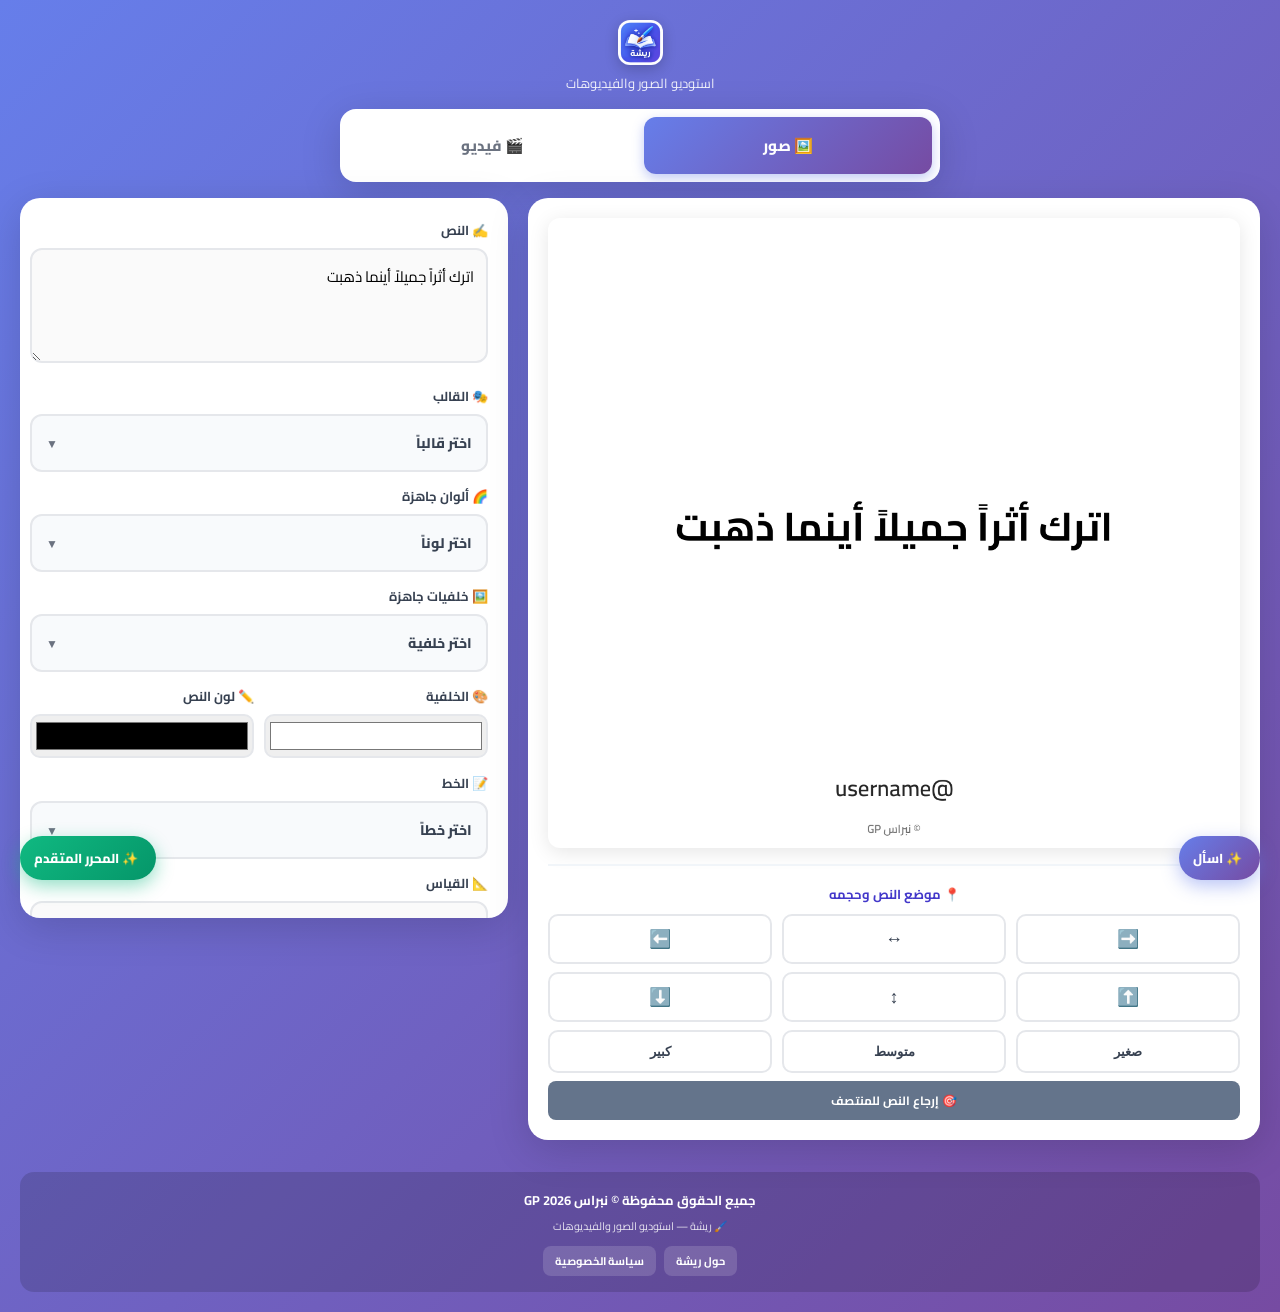
==== commit 44e02d7d: "Add advanced editor button to index.html Added an editor button for advanced editing." ====
--- a/index.html
+++ b/index.html
@@ -618,12 +618,33 @@
     display: flex; align-items: center; gap: 6px;
     transition: all 0.2s;
   }
+
+  #editor-btn {
+    position: fixed; bottom: 20px; left: 20px;
+    height: 44px; padding: 0 18px 0 14px;
+    border-radius: 22px;
+    background: linear-gradient(135deg, #10b981, #059669);
+    color: white; border: none;
+    font-family: 'Cairo', sans-serif;
+    font-size: 13px; font-weight: 800;
+    cursor: pointer;
+    box-shadow: 0 6px 18px rgba(16,185,129,0.45);
+    z-index: 9998;
+    display: flex; align-items: center; gap: 6px;
+    transition: all 0.2s;
+  }
+
   @media (max-width: 480px) {
     #nibras-bubble {
       height: 40px; padding: 0 14px 0 10px;
       font-size: 12px; bottom: 14px; right: 14px;
       gap: 5px;
     }
+    #editor-btn {
+      height: 40px; padding: 0 14px 0 10px;
+      font-size: 12px; bottom: 14px; left: 14px;
+      gap: 5px;
+    }
   }
 </style>
 </head>
@@ -648,7 +669,6 @@
     <div class="card">
       <canvas id="canvas" width="1080" height="1080"></canvas>
 
-      <!-- أدوات التحكم في موضع النص وحجمه -->
       <div style="margin-top:16px; padding-top:16px; border-top:2px solid #f1f5f9;">
         <label style="text-align:center; display:block; margin-bottom:8px; color:#4338ca;">📍 موضع النص وحجمه</label>
         
@@ -979,8 +999,8 @@
 </div>
 
 <button id="nibras-bubble" onclick="window.open('https://nibras-al.onrender.com/','_blank')">✨ اسأل</button>
-
-<!-- GoatCounter -->
+<button id="editor-btn" onclick="window.open('editor.html','_blank')">✨ المحرر المتقدم</button>
+
 <script data-goatcounter="https://resha.goatcounter.com/count" async src="//gc.zgo.at/count.js"></script>
 
 <script>
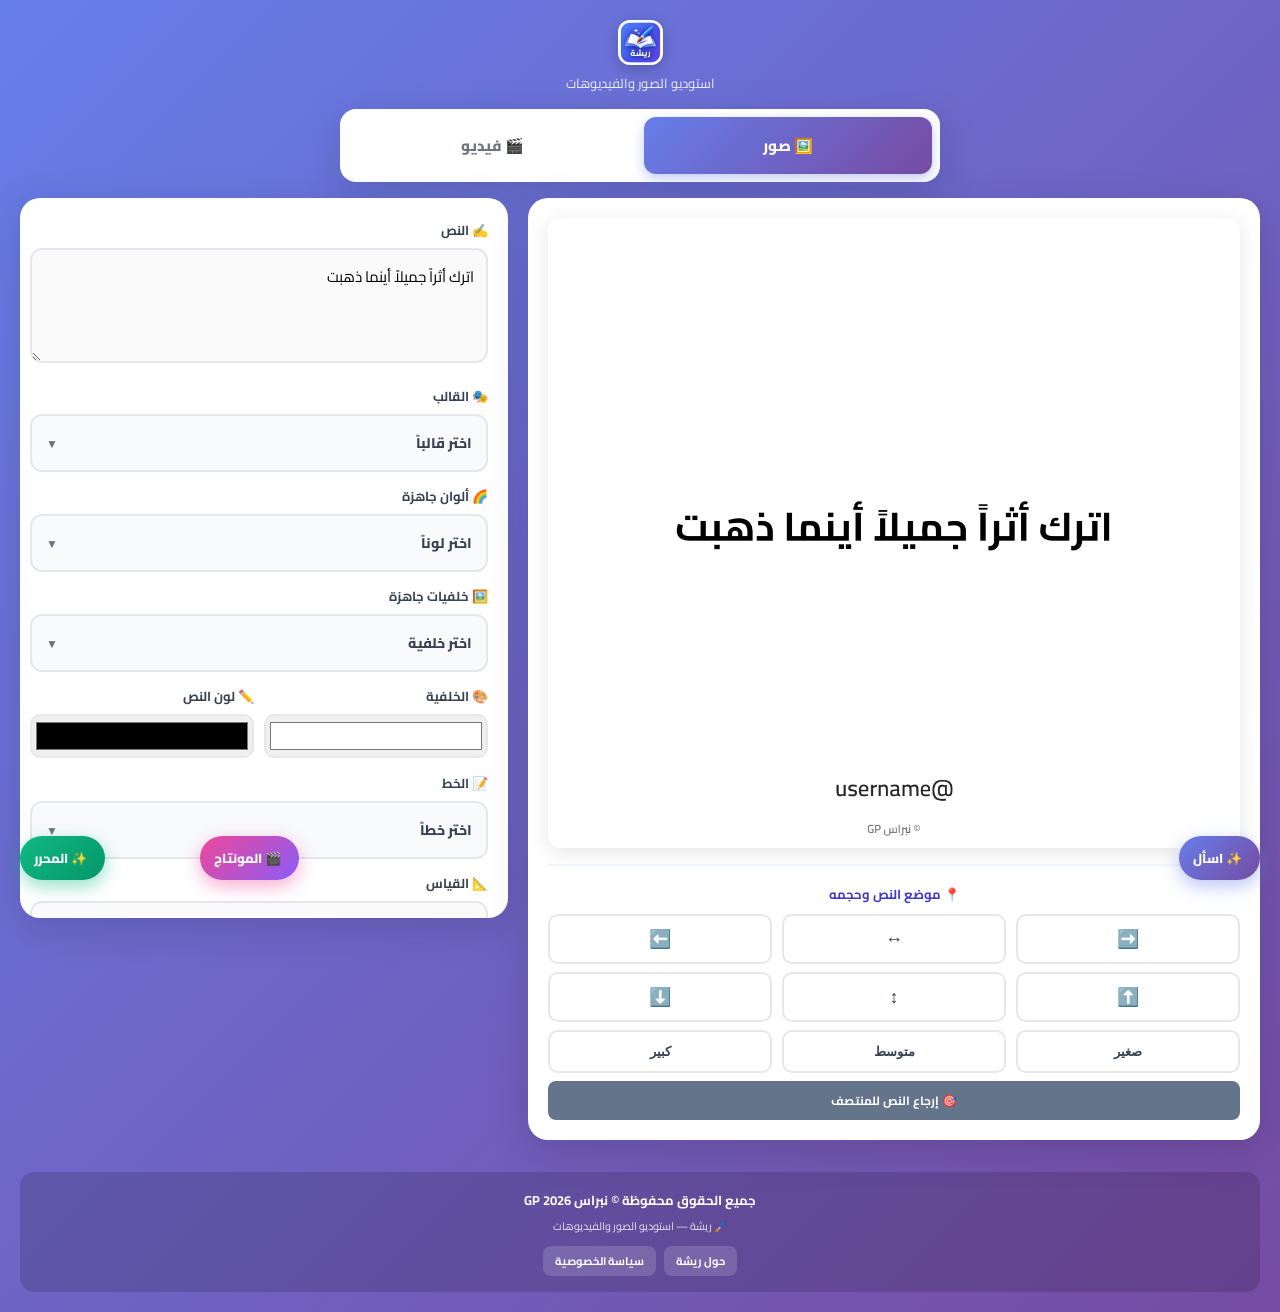
==== commit d6de23a8: "Update index.html" ====
--- a/index.html
+++ b/index.html
@@ -301,7 +301,6 @@
   }
   .btn-row { display: flex; gap: 10px; flex-wrap: wrap; }
 
-  /* ✅ أزرار التحكم في موضع النص (شفافة) */
   .pos-btn {
     padding: 12px 0;
     border-radius: 10px;
@@ -532,7 +531,6 @@
     .library-grid { grid-template-columns: repeat(2, 1fr); }
   }
 
-  /* ✅ تصميم سطح المكتب */
   @media (min-width: 1024px) {
     body { padding: 20px; }
     .container { max-width: 1400px; }
@@ -634,6 +632,22 @@
     transition: all 0.2s;
   }
 
+  /* ✅ زر المونتاج الجديد */
+  #montage-btn {
+    position: fixed; bottom: 20px; left: 200px;
+    height: 44px; padding: 0 18px 0 14px;
+    border-radius: 22px;
+    background: linear-gradient(135deg, #ec4899, #8b5cf6);
+    color: white; border: none;
+    font-family: 'Cairo', sans-serif;
+    font-size: 13px; font-weight: 800;
+    cursor: pointer;
+    box-shadow: 0 6px 18px rgba(236,72,153,0.45);
+    z-index: 9998;
+    display: flex; align-items: center; gap: 6px;
+    transition: all 0.2s;
+  }
+
   @media (max-width: 480px) {
     #nibras-bubble {
       height: 40px; padding: 0 14px 0 10px;
@@ -645,6 +659,11 @@
       font-size: 12px; bottom: 14px; left: 14px;
       gap: 5px;
     }
+    #montage-btn {
+      height: 40px; padding: 0 14px 0 10px;
+      font-size: 12px; bottom: 60px; left: 14px;
+      gap: 5px;
+    }
   }
 </style>
 </head>
@@ -999,7 +1018,8 @@
 </div>
 
 <button id="nibras-bubble" onclick="window.open('https://nibras-al.onrender.com/','_blank')">✨ اسأل</button>
-<button id="editor-btn" onclick="window.open('editor.html','_blank')">✨ المحرر المتقدم</button>
+<button id="editor-btn" onclick="window.open('editor.html','_blank')">✨ المحرر</button>
+<button id="montage-btn" onclick="window.open('montage.html','_blank')">🎬 المونتاج</button>
 
 <script data-goatcounter="https://resha.goatcounter.com/count" async src="//gc.zgo.at/count.js"></script>
 
@@ -1125,7 +1145,6 @@
   drawSingle();
 }
 
-// ✅ دالة تصميم جديد
 function newDesign() {
   if (!confirm('هل تريد بدء تصميم جديد؟ سيتم مسح التصميم الحالي.')) return;
   document.getElementById('textInput').value = 'اترك أثراً جميلاً أينما ذهبت';
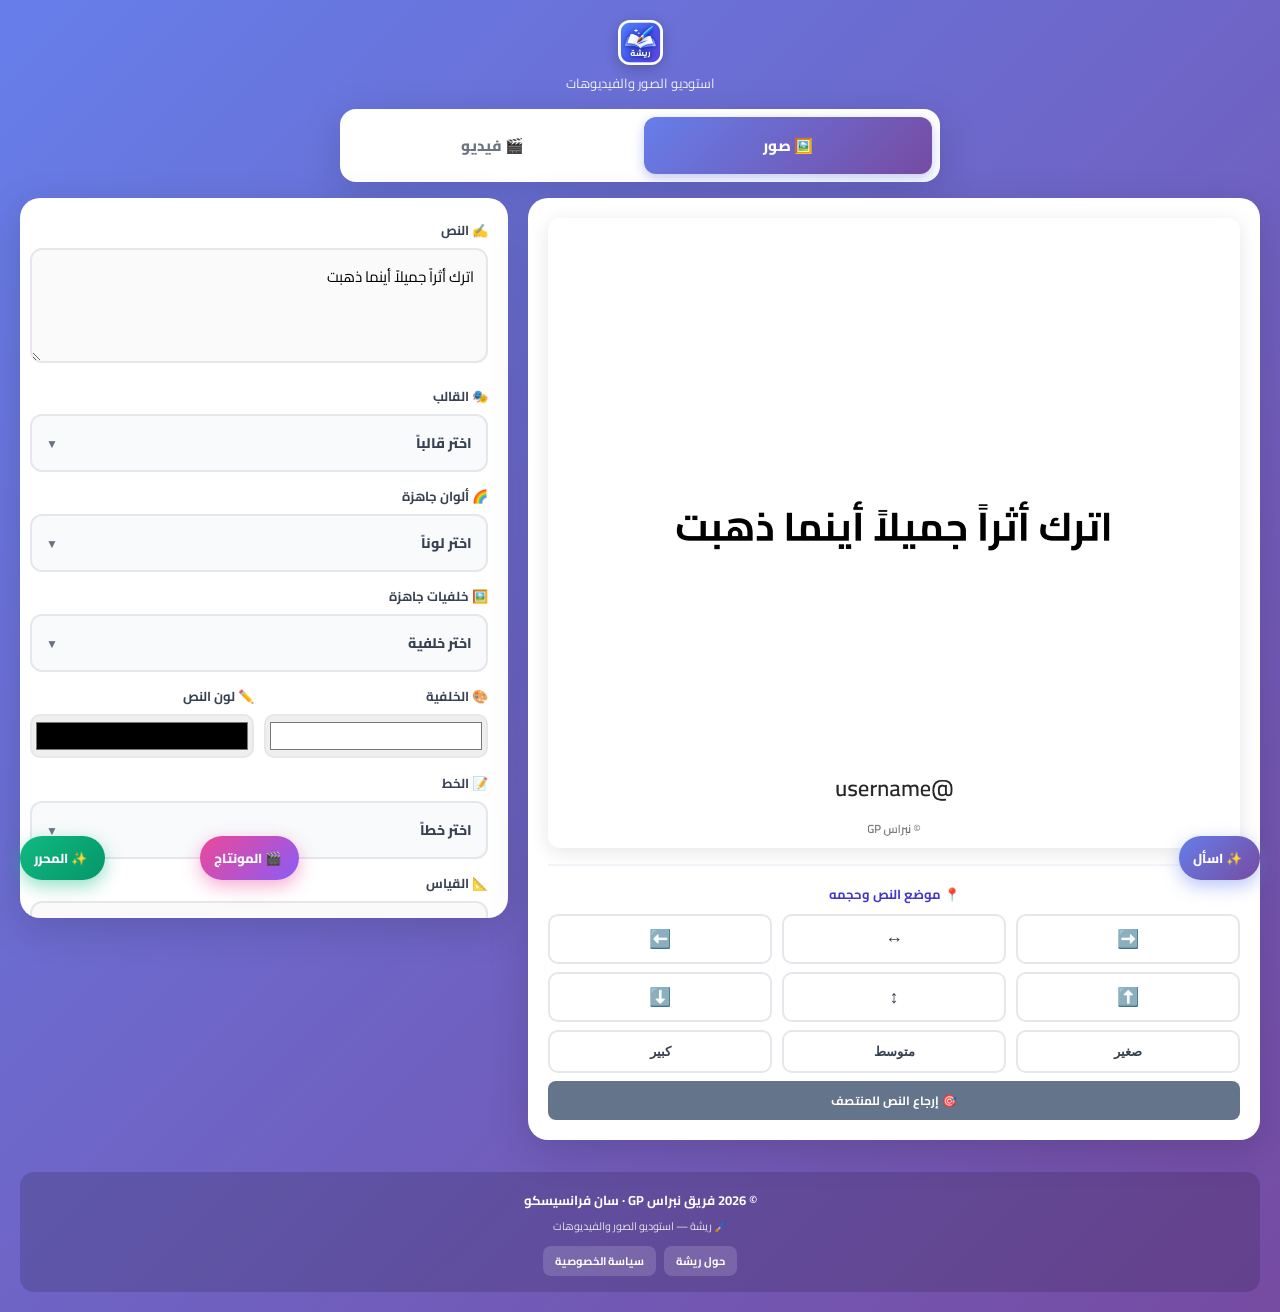
==== commit aaed2b5f: "Update footer text and copyright information" ====
--- a/index.html
+++ b/index.html
@@ -995,7 +995,7 @@
   </div>
 
   <div class="footer">
-    جميع الحقوق محفوظة © نبراس GP 2026
+      © 2026 فريق نبراس GP · سان فرانسيسكو
     <small>🖌️ ريشة — استوديو الصور والفيديوهات</small>
     <div class="footer-links">
       <a href="about.html">حول ريشة</a>
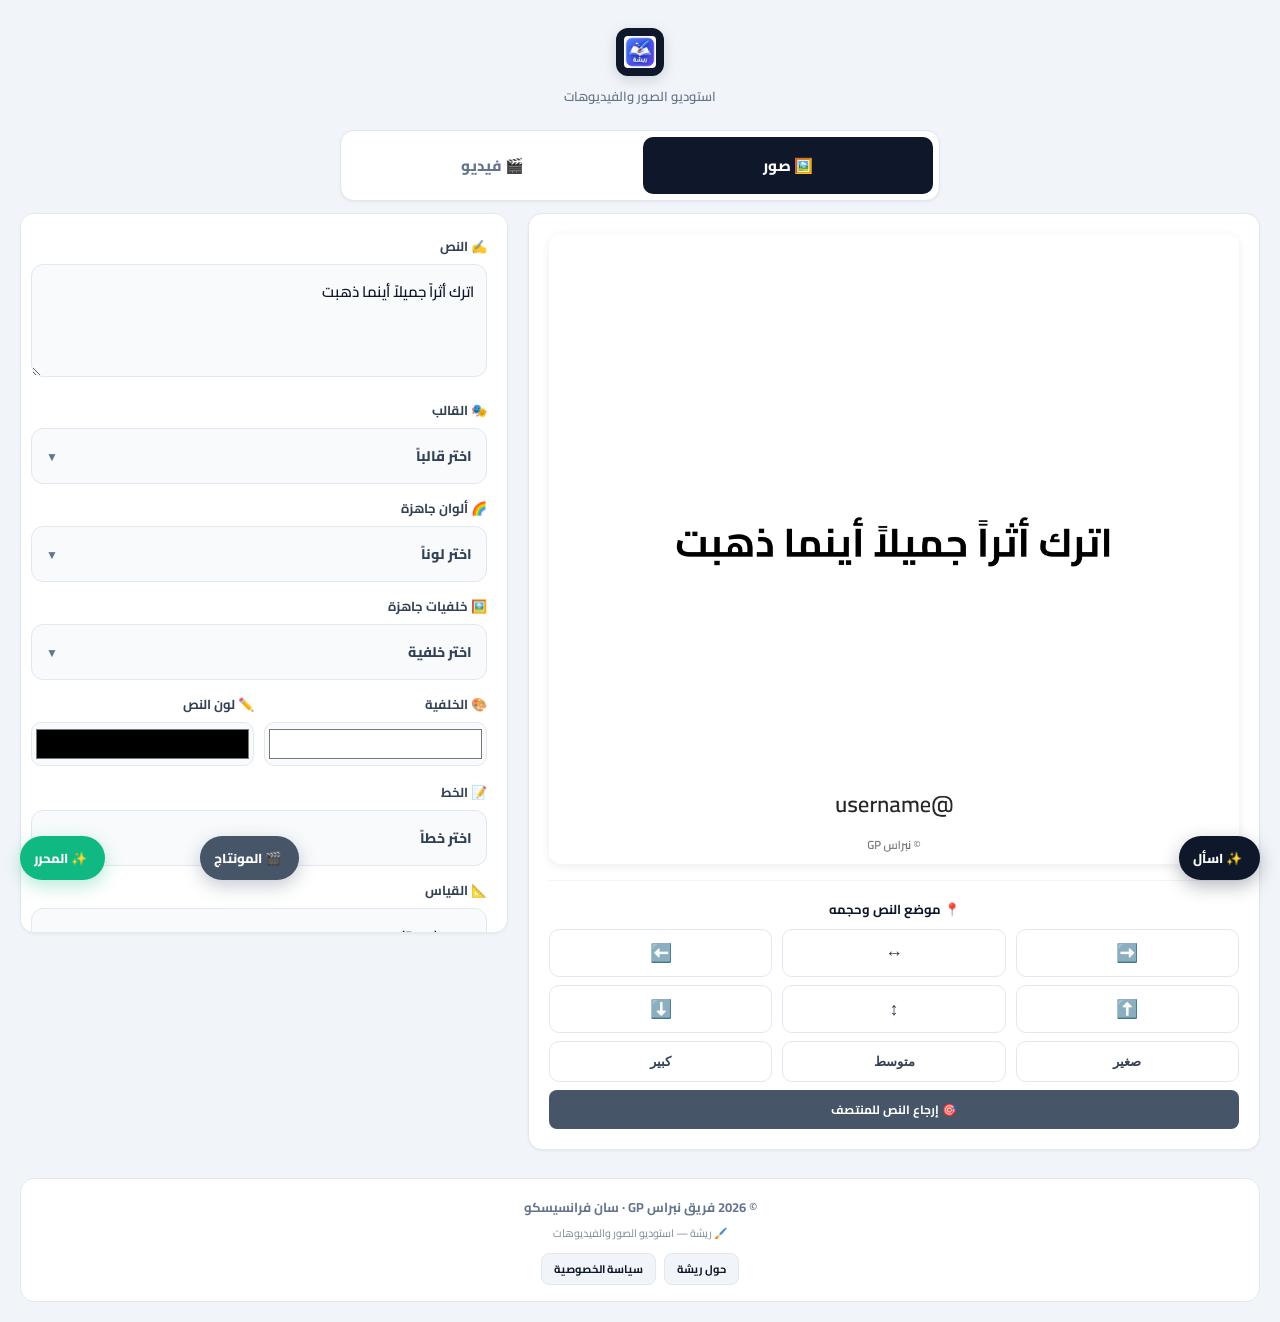
==== commit 9601bca4: "Update index.html" ====
--- a/index.html
+++ b/index.html
@@ -5,673 +5,608 @@
 <meta name="viewport" content="width=device-width, initial-scale=1.0">
 <meta name="author" content="نبراس GP">
 <title>🖌️ ريشة — استوديو الصور والفيديوهات | نبراس GP</title>
-
 <link rel="manifest" href="manifest.json">
 <link rel="icon" type="image/png" href="resha-192.png">
-<meta name="theme-color" content="#667eea">
+<meta name="theme-color" content="#0f172a">
 <meta name="description" content="ريشة — استوديو الصور والفيديوهات العربية">
-
-<link href="https://fonts.googleapis.com/css2?family=Cairo:wght@700&family=Amiri:wght@700&family=Tajawal:wght@700&family=Rubik:wght@700&family=Almarai:wght@700&family=El+Messiri:wght@700&family=Reem+Kufi:wght@700&family=Lateef&family=Scheherazade+New:wght@700&family=Noto+Naskh+Arabic:wght@700&family=Noto+Kufi+Arabic:wght@700&family=Harmattan:wght@700&family=Mada:wght@700&family=Changa:wght@700&family=Lemonada:wght@700&family=Rakkas&family=Lalezar&family=Jomhuria&family=Aref+Ruqaa:wght@700&family=Gulzar&display=swap" rel="stylesheet">
-
+<link href="https://fonts.googleapis.com/css2?family=Cairo:wght@400;600;700;900&family=Amiri:wght@700&family=Tajawal:wght@700&family=Rubik:wght@700&family=Almarai:wght@700&family=El+Messiri:wght@700&family=Reem+Kufi:wght@700&family=Lateef&family=Scheherazade+New:wght@700&family=Noto+Naskh+Arabic:wght@700&family=Noto+Kufi+Arabic:wght@700&family=Harmattan:wght@700&family=Mada:wght@700&family=Changa:wght@700&family=Lemonada:wght@700&family=Rakkas&family=Lalezar&family=Jomhuria&family=Aref+Ruqaa:wght@700&family=Gulzar&display=swap" rel="stylesheet">
 <style>
-  * { box-sizing: border-box; }
-  body { 
-    font-family: 'Cairo', sans-serif; 
-    background: linear-gradient(135deg, #667eea 0%, #764ba2 100%);
-    min-height: 100vh;
-    padding: 12px;
-    margin: 0;
+* { box-sizing: border-box; }
+body {
+  font-family: 'Cairo', sans-serif;
+  background: #f1f5f9;
+  min-height: 100vh;
+  padding: 12px;
+  margin: 0;
+  color: #0f172a;
+}
+.container { max-width: 900px; margin: 0 auto; }
+.card {
+  background: #fff;
+  border-radius: 14px;
+  padding: 20px;
+  margin-bottom: 12px;
+  box-shadow: 0 1px 3px rgba(0,0,0,0.06);
+  border: 1px solid #e2e8f0;
+}
+.header-title {
+  color: #0f172a;
+  text-align: center;
+  margin-bottom: 14px;
+  padding: 8px 0;
+}
+.header-title .logo {
+  width: 48px;
+  height: 48px;
+  margin: 0 auto 8px;
+  border-radius: 12px;
+  background: #0f172a;
+  padding: 8px;
+  display: block;
+  box-shadow: 0 4px 14px rgba(15,23,42,0.15);
+  object-fit: contain;
+}
+.header-title p {
+  font-size: 13px;
+  color: #64748b;
+  margin: 0;
+  font-weight: 600;
+}
+.tabs {
+  display: flex;
+  gap: 6px;
+  margin-bottom: 12px;
+  background: #fff;
+  padding: 6px;
+  border-radius: 14px;
+  border: 1px solid #e2e8f0;
+  box-shadow: 0 1px 3px rgba(0,0,0,0.06);
+}
+.tab {
+  flex: 1;
+  padding: 14px;
+  border-radius: 10px;
+  border: none;
+  font-family: 'Cairo', sans-serif;
+  font-weight: 800;
+  font-size: 15px;
+  cursor: pointer;
+  background: transparent;
+  color: #64748b;
+  transition: all 0.15s;
+}
+.tab.active {
+  background: #0f172a;
+  color: #fff;
+}
+.view { display: none; }
+.view.active { display: block; }
+canvas {
+  max-width: 100%;
+  max-height: 60vh;
+  width: auto;
+  height: auto;
+  border-radius: 12px;
+  box-shadow: 0 2px 10px rgba(0,0,0,0.08);
+  display: block;
+  margin: 0 auto;
+  object-fit: contain;
+  background: #fff;
+}
+input[type="color"] {
+  height: 44px;
+  width: 100%;
+  border-radius: 10px;
+  cursor: pointer;
+  border: 1.5px solid #e2e8f0;
+  padding: 2px;
+  background: #f8fafc;
+}
+input[type="text"], textarea, select, input[type="file"] {
+  width: 100%;
+  padding: 12px;
+  border: 1.5px solid #e2e8f0;
+  border-radius: 12px;
+  font-family: 'Cairo', sans-serif;
+  font-size: 15px;
+  background: #f8fafc;
+  color: #0f172a;
+  font-weight: 600;
+}
+input:focus, textarea:focus, select:focus {
+  outline: none;
+  border-color: #0f172a;
+  background: #fff;
+}
+textarea { resize: vertical; min-height: 60px; }
+label {
+  display: block;
+  font-weight: 700;
+  color: #334155;
+  margin-bottom: 6px;
+  font-size: 13px;
+}
+.field { margin-bottom: 12px; }
+.grid-2 { display: grid; grid-template-columns: 1fr 1fr; gap: 10px; }
+.palette-dropdown, .templates-dropdown, .fonts-dropdown, .library-dropdown {
+  background: #f8fafc;
+  border: 1.5px solid #e2e8f0;
+  border-radius: 12px;
+  overflow: hidden;
+  transition: all 0.2s;
+}
+.palette-dropdown summary, .templates-dropdown summary, .fonts-dropdown summary, .library-dropdown summary {
+  padding: 14px;
+  cursor: pointer;
+  font-weight: 800;
+  font-size: 14px;
+  color: #334155;
+  list-style: none;
+  display: flex;
+  align-items: center;
+  justify-content: space-between;
+}
+.palette-dropdown summary::-webkit-details-marker,
+.templates-dropdown summary::-webkit-details-marker,
+.fonts-dropdown summary::-webkit-details-marker,
+.library-dropdown summary::-webkit-details-marker { display: none; }
+.palette-dropdown summary::after,
+.templates-dropdown summary::after,
+.fonts-dropdown summary::after,
+.library-dropdown summary::after {
+  content: '▼';
+  font-size: 12px;
+  color: #64748b;
+  transition: transform 0.2s;
+}
+.palette-dropdown[open] summary::after,
+.templates-dropdown[open] summary::after,
+.fonts-dropdown[open] summary::after,
+.library-dropdown[open] summary::after { transform: rotate(180deg); }
+.palette-dropdown[open], .templates-dropdown[open], .fonts-dropdown[open], .library-dropdown[open] {
+  border-color: #0f172a;
+}
+.dropdown-content {
+  padding: 12px;
+  border-top: 1.5px solid #e2e8f0;
+  background: #fff;
+  max-height: 400px;
+  overflow-y: auto;
+}
+.dropdown-category {
+  font-size: 12px;
+  font-weight: 800;
+  color: #0f172a;
+  padding: 8px 4px 6px;
+  border-bottom: 1px solid #e2e8f0;
+  margin-bottom: 8px;
+}
+.palette { display: grid; grid-template-columns: repeat(8, 1fr); gap: 6px; }
+.palette-color {
+  aspect-ratio: 1;
+  border-radius: 8px;
+  cursor: pointer;
+  border: 3px solid transparent;
+  transition: transform 0.2s;
+}
+.palette-color:hover { transform: scale(1.1); }
+.palette-color.active { border-color: #0f172a; }
+.template-grid { display: grid; grid-template-columns: repeat(3, 1fr); gap: 8px; }
+.template-card {
+  padding: 12px 8px;
+  border-radius: 10px;
+  border: 1.5px solid #e2e8f0;
+  background: #fff;
+  cursor: pointer;
+  text-align: center;
+  font-size: 11px;
+  font-weight: 700;
+  color: #64748b;
+  transition: all 0.15s;
+}
+.template-card:hover {
+  border-color: #0f172a;
+  background: #f1f5f9;
+  color: #0f172a;
+  transform: translateY(-2px);
+}
+.template-card.active {
+  border-color: #0f172a;
+  background: #f1f5f9;
+  color: #0f172a;
+}
+.template-preview {
+  width: 100%;
+  height: 50px;
+  border-radius: 6px;
+  margin-bottom: 6px;
+  background: #f1f5f9;
+  position: relative;
+  overflow: hidden;
+}
+.font-list { display: flex; flex-direction: column; gap: 6px; }
+.font-item {
+  padding: 12px 14px;
+  border-radius: 10px;
+  border: 1.5px solid #e2e8f0;
+  background: #fff;
+  cursor: pointer;
+  font-size: 18px;
+  color: #334155;
+  transition: all 0.15s;
+  display: flex;
+  align-items: center;
+  justify-content: space-between;
+}
+.font-item:hover { border-color: #0f172a; background: #f1f5f9; }
+.font-item.active { border-color: #0f172a; background: #f1f5f9; }
+.font-item .font-name { font-size: 18px; }
+.font-item .font-desc { font-size: 11px; color: #64748b; }
+.library-grid { display: grid; grid-template-columns: repeat(3, 1fr); gap: 8px; }
+.library-item {
+  aspect-ratio: 1;
+  border-radius: 10px;
+  cursor: pointer;
+  border: 3px solid transparent;
+  transition: all 0.15s;
+  background-size: cover;
+  background-position: center;
+}
+.library-item:hover { transform: scale(1.05); border-color: #0f172a; }
+.library-item.active { border-color: #0f172a; }
+.checkbox-label {
+  display: flex;
+  align-items: center;
+  gap: 10px;
+  cursor: pointer;
+  padding: 12px;
+  background: #f8fafc;
+  border-radius: 12px;
+  border: 1.5px solid #e2e8f0;
+  font-weight: 700;
+  color: #334155;
+}
+.checkbox-label input[type="checkbox"] {
+  width: 20px;
+  height: 20px;
+  accent-color: #0f172a;
+}
+.btn {
+  padding: 12px 18px;
+  border-radius: 12px;
+  border: none;
+  font-family: 'Cairo', sans-serif;
+  font-weight: 800;
+  font-size: 14px;
+  cursor: pointer;
+  color: #fff;
+  transition: all 0.15s;
+}
+.btn:active { transform: scale(0.97); }
+.btn-primary { background: #0f172a; flex: 1; }
+.btn-green { background: #10b981; flex: 1; }
+.btn-purple { background: #475569; }
+.btn-red { background: #ef4444; }
+.btn-small {
+  padding: 8px 14px;
+  border-radius: 8px;
+  border: none;
+  background: #ef4444;
+  color: #fff;
+  font-family: 'Cairo', sans-serif;
+  font-weight: 700;
+  font-size: 12px;
+  cursor: pointer;
+}
+.btn-row { display: flex; gap: 10px; flex-wrap: wrap; }
+.pos-btn {
+  padding: 12px 0;
+  border-radius: 10px;
+  border: 1.5px solid #e2e8f0;
+  background: #fff;
+  color: #334155;
+  font-size: 18px;
+  cursor: pointer;
+  transition: all 0.15s;
+  flex: 1;
+}
+.pos-btn:hover { border-color: #0f172a; background: #f1f5f9; }
+.pos-btn:active { transform: scale(0.95); }
+.size-btn {
+  padding: 12px 0;
+  border-radius: 10px;
+  border: 1.5px solid #e2e8f0;
+  background: #fff;
+  color: #334155;
+  font-size: 13px;
+  font-weight: 800;
+  cursor: pointer;
+  transition: all 0.15s;
+  flex: 1;
+}
+.size-btn:hover { border-color: #0f172a; background: #f1f5f9; }
+.size-btn:active { transform: scale(0.95); }
+.slide-item {
+  background: #f8fafc;
+  border: 1.5px solid #e2e8f0;
+  border-radius: 14px;
+  padding: 16px;
+  margin-bottom: 12px;
+}
+.slide-item .slide-header {
+  display: flex;
+  justify-content: space-between;
+  align-items: center;
+  margin-bottom: 12px;
+}
+.slide-item .slide-num {
+  font-weight: 800;
+  color: #0f172a;
+  font-size: 14px;
+}
+.duration-row { display: flex; gap: 6px; flex-wrap: wrap; }
+.dur-btn {
+  padding: 6px 12px;
+  border-radius: 8px;
+  border: 1.5px solid #e2e8f0;
+  background: #fff;
+  cursor: pointer;
+  font-family: 'Cairo', sans-serif;
+  font-weight: 700;
+  font-size: 12px;
+  color: #64748b;
+}
+.dur-btn.active { border-color: #10b981; background: #ecfdf5; color: #047857; }
+.anim-btn {
+  padding: 8px 12px;
+  border-radius: 8px;
+  border: 1.5px solid #e2e8f0;
+  background: #fff;
+  cursor: pointer;
+  font-family: 'Cairo', sans-serif;
+  font-weight: 700;
+  font-size: 12px;
+  color: #64748b;
+}
+.anim-btn.active { border-color: #0f172a; background: #f1f5f9; color: #0f172a; }
+.animations { display: flex; flex-wrap: wrap; gap: 6px; }
+.add-slide-btn {
+  width: 100%;
+  padding: 16px;
+  border: 1.5px dashed #cbd5e1;
+  background: #f8fafc;
+  border-radius: 12px;
+  cursor: pointer;
+  font-family: 'Cairo', sans-serif;
+  font-weight: 800;
+  color: #64748b;
+  font-size: 14px;
+}
+.add-slide-btn:hover { border-color: #0f172a; color: #0f172a; }
+.audio-box {
+  background: #f8fafc;
+  border: 1.5px solid #e2e8f0;
+  border-radius: 14px;
+  padding: 16px;
+}
+.audio-info {
+  font-size: 13px;
+  color: #047857;
+  margin-top: 8px;
+  padding: 8px;
+  background: #ecfdf5;
+  border-radius: 8px;
+  text-align: center;
+  font-weight: 700;
+}
+.convert-box { margin-top: 12px; }
+.convert-box a {
+  display: block;
+  padding: 14px;
+  background: #0f172a;
+  color: #fff;
+  text-decoration: none;
+  border-radius: 12px;
+  font-weight: 800;
+  font-size: 15px;
+  text-align: center;
+  transition: all 0.15s;
+}
+.convert-box a:hover { background: #1e293b; transform: scale(1.02); }
+#slideshow-overlay {
+  position: fixed;
+  inset: 0;
+  background: #000;
+  z-index: 99999;
+  display: none;
+  flex-direction: column;
+}
+#slideshow-overlay.active { display: flex; }
+.progress-bar {
+  height: 4px;
+  background: rgba(255,255,255,0.2);
+  position: relative;
+}
+.progress-fill { height: 100%; background: #fff; width: 0%; }
+.slide-canvas-wrap {
+  flex: 1;
+  display: flex;
+  align-items: center;
+  justify-content: center;
+  padding: 20px;
+}
+#slideshow-canvas { max-width: 100%; max-height: 100%; border-radius: 12px; }
+.slide-controls { padding: 16px; display: flex; gap: 10px; justify-content: center; }
+.slide-dots { display: flex; gap: 6px; justify-content: center; padding: 8px; }
+.dot { width: 8px; height: 8px; border-radius: 50%; background: rgba(255,255,255,0.3); }
+.dot.active { background: #fff; }
+.footer {
+  text-align: center;
+  color: #64748b;
+  font-size: 13px;
+  padding: 16px;
+  background: #fff;
+  border-radius: 14px;
+  margin-top: 16px;
+  font-weight: 700;
+  border: 1px solid #e2e8f0;
+}
+.footer small { display: block; margin-top: 4px; opacity: 0.85; font-weight: 400; }
+.footer-links {
+  margin-top: 10px;
+  display: flex;
+  gap: 8px;
+  justify-content: center;
+  flex-wrap: wrap;
+}
+.footer-links a {
+  color: #0f172a;
+  text-decoration: none;
+  font-size: 11px;
+  padding: 5px 12px;
+  background: #f1f5f9;
+  border-radius: 8px;
+  font-weight: 700;
+  transition: all 0.15s;
+  border: 1px solid #e2e8f0;
+}
+.footer-links a:hover { background: #e2e8f0; transform: translateY(-1px); }
+@media (max-width: 480px) {
+  .grid-2 { grid-template-columns: 1fr; }
+  .card { padding: 16px; }
+  .palette { grid-template-columns: repeat(6, 1fr); }
+  .template-grid { grid-template-columns: repeat(2, 1fr); }
+  .library-grid { grid-template-columns: repeat(2, 1fr); }
+}
+@media (min-width: 1024px) {
+  body { padding: 20px; }
+  .container { max-width: 1400px; }
+  #view-single.active {
+    display: grid;
+    grid-template-columns: 1.5fr 1fr;
+    gap: 20px;
+    align-items: start;
   }
-  .container { max-width: 900px; margin: 0 auto; }
-  .card {
-    background: #fff;
-    border-radius: 20px;
-    padding: 20px;
-    margin-bottom: 16px;
-    box-shadow: 0 10px 40px rgba(0,0,0,0.15);
+  #view-single .card:first-child { position: sticky; top: 20px; grid-column: 1; }
+  #view-single .card:nth-child(2) {
+    grid-column: 2;
+    max-height: 80vh;
+    overflow-y: auto;
+    padding-left: 10px;
   }
-  .header-title { color: #fff; text-align: center; margin-bottom: 14px; }
-  .header-title .logo {
-    width: 45px; height: 45px;
-    margin: 0 auto 6px;
-    border-radius: 12px;
-    box-shadow: 0 4px 14px rgba(0,0,0,0.2);
-    display: block;
+  #view-single .card:nth-child(2)::-webkit-scrollbar { width: 6px; }
+  #view-single .card:nth-child(2)::-webkit-scrollbar-thumb { background: #cbd5e1; border-radius: 3px; }
+  canvas { max-height: 70vh; width: 100%; height: auto; object-fit: contain; background: #fff; border-radius: 12px; }
+  .btn-row { flex-wrap: nowrap; }
+  .btn-small { flex: 1; white-space: nowrap; }
+  .tabs { max-width: 600px; margin-left: auto; margin-right: auto; }
+  .footer { max-width: 1400px; margin-left: auto; margin-right: auto; }
+  #view-slides.active {
+    display: grid;
+    grid-template-columns: 1fr 1fr;
+    gap: 20px;
+    align-items: start;
   }
-  .header-title p { font-size: 13px; opacity: 0.9; margin: 0; }
-
-  .tabs {
-    display: flex;
-    gap: 8px;
-    margin-bottom: 16px;
-    background: #fff;
-    padding: 8px;
-    border-radius: 16px;
-    box-shadow: 0 10px 40px rgba(0,0,0,0.15);
+  #view-slides .card { grid-column: span 1; }
+  #view-slides .card:nth-child(3) { grid-column: span 2; }
+}
+@media (min-width: 1600px) {
+  .container { max-width: 1600px; }
+  canvas { max-height: 65vh; }
+}
+#nibras-bubble {
+  position: fixed;
+  bottom: 20px;
+  right: 20px;
+  height: 44px;
+  padding: 0 18px 0 14px;
+  border-radius: 22px;
+  background: #0f172a;
+  color: white;
+  border: none;
+  font-family: 'Cairo', sans-serif;
+  font-size: 13px;
+  font-weight: 800;
+  cursor: pointer;
+  box-shadow: 0 6px 18px rgba(15,23,42,0.3);
+  z-index: 9998;
+  display: flex;
+  align-items: center;
+  gap: 6px;
+  transition: all 0.15s;
+}
+#editor-btn {
+  position: fixed;
+  bottom: 20px;
+  left: 20px;
+  height: 44px;
+  padding: 0 18px 0 14px;
+  border-radius: 22px;
+  background: #10b981;
+  color: white;
+  border: none;
+  font-family: 'Cairo', sans-serif;
+  font-size: 13px;
+  font-weight: 800;
+  cursor: pointer;
+  box-shadow: 0 6px 18px rgba(16,185,129,0.3);
+  z-index: 9998;
+  display: flex;
+  align-items: center;
+  gap: 6px;
+  transition: all 0.15s;
+}
+#montage-btn {
+  position: fixed;
+  bottom: 20px;
+  left: 200px;
+  height: 44px;
+  padding: 0 18px 0 14px;
+  border-radius: 22px;
+  background: #475569;
+  color: white;
+  border: none;
+  font-family: 'Cairo', sans-serif;
+  font-size: 13px;
+  font-weight: 800;
+  cursor: pointer;
+  box-shadow: 0 6px 18px rgba(71,85,105,0.3);
+  z-index: 9998;
+  display: flex;
+  align-items: center;
+  gap: 6px;
+  transition: all 0.15s;
+}
+@media (max-width: 480px) {
+  #nibras-bubble {
+    height: 40px;
+    padding: 0 14px 0 10px;
+    font-size: 12px;
+    bottom: 14px;
+    right: 14px;
+    gap: 5px;
   }
-  .tab {
-    flex: 1;
-    padding: 14px;
-    border-radius: 12px;
-    border: none;
-    font-family: 'Cairo', sans-serif;
-    font-weight: 800;
-    font-size: 15px;
-    cursor: pointer;
-    background: transparent;
-    color: #6b7280;
-    transition: all 0.3s;
+  #editor-btn {
+    height: 40px;
+    padding: 0 14px 0 10px;
+    font-size: 12px;
+    bottom: 14px;
+    left: 14px;
+    gap: 5px;
   }
-  .tab.active {
-    background: linear-gradient(135deg, #667eea, #764ba2);
-    color: #fff;
-    box-shadow: 0 4px 12px rgba(102,126,234,0.4);
+  #montage-btn {
+    height: 40px;
+    padding: 0 14px 0 10px;
+    font-size: 12px;
+    bottom: 60px;
+    left: 14px;
+    gap: 5px;
   }
-
-  .view { display: none; }
-  .view.active { display: block; }
-
-  canvas { 
-    max-width: 100%; 
-    max-height: 60vh;
-    width: auto;
-    height: auto;
-    border-radius: 14px; 
-    box-shadow: 0 4px 20px rgba(0,0,0,0.1);
-    display: block;
-    margin: 0 auto;
-    object-fit: contain;
-  }
-  input[type="color"] { 
-    height: 44px; width: 100%;
-    border-radius: 10px; cursor: pointer;
-    border: 2px solid #e5e7eb; padding: 2px;
-  }
-  input[type="text"], textarea, select, input[type="file"] {
-    width: 100%; padding: 12px;
-    border: 2px solid #e5e7eb;
-    border-radius: 12px;
-    font-family: 'Cairo', sans-serif;
-    font-size: 15px;
-    background: #fafafa;
-  }
-  input:focus, textarea:focus, select:focus {
-    outline: none; border-color: #667eea; background: #fff;
-  }
-  textarea { resize: vertical; min-height: 60px; }
-  label {
-    display: block; font-weight: 700;
-    color: #374151; margin-bottom: 6px; font-size: 13px;
-  }
-  .field { margin-bottom: 12px; }
-  .grid-2 { display: grid; grid-template-columns: 1fr 1fr; gap: 10px; }
-
-  .palette-dropdown, .templates-dropdown, .fonts-dropdown, .library-dropdown {
-    background: #f8fafc;
-    border: 2px solid #e5e7eb;
-    border-radius: 12px;
-    overflow: hidden;
-    transition: all 0.2s;
-  }
-  .palette-dropdown summary, .templates-dropdown summary, .fonts-dropdown summary, .library-dropdown summary {
-    padding: 14px;
-    cursor: pointer;
-    font-weight: 800;
-    font-size: 14px;
-    color: #374151;
-    list-style: none;
-    display: flex;
-    align-items: center;
-    justify-content: space-between;
-  }
-  .palette-dropdown summary::-webkit-details-marker,
-  .templates-dropdown summary::-webkit-details-marker,
-  .fonts-dropdown summary::-webkit-details-marker,
-  .library-dropdown summary::-webkit-details-marker { display: none; }
-  .palette-dropdown summary::after,
-  .templates-dropdown summary::after,
-  .fonts-dropdown summary::after,
-  .library-dropdown summary::after {
-    content: '▼';
-    font-size: 12px;
-    color: #6b7280;
-    transition: transform 0.2s;
-  }
-  .palette-dropdown[open] summary::after,
-  .templates-dropdown[open] summary::after,
-  .fonts-dropdown[open] summary::after,
-  .library-dropdown[open] summary::after {
-    transform: rotate(180deg);
-  }
-  .palette-dropdown[open], .templates-dropdown[open], .fonts-dropdown[open], .library-dropdown[open] {
-    border-color: #667eea;
-  }
-  .dropdown-content {
-    padding: 12px;
-    border-top: 2px solid #e5e7eb;
-    background: #fff;
-    max-height: 400px;
-    overflow-y: auto;
-  }
-  .dropdown-category {
-    font-size: 12px;
-    font-weight: 800;
-    color: #4338ca;
-    padding: 8px 4px 6px;
-    border-bottom: 1px solid #e5e7eb;
-    margin-bottom: 8px;
-  }
-
-  .palette {
-    display: grid;
-    grid-template-columns: repeat(8, 1fr);
-    gap: 6px;
-  }
-  .palette-color {
-    aspect-ratio: 1;
-    border-radius: 8px;
-    cursor: pointer;
-    border: 3px solid transparent;
-    transition: transform 0.2s;
-  }
-  .palette-color:hover { transform: scale(1.1); }
-  .palette-color.active { border-color: #111; }
-
-  .template-grid {
-    display: grid;
-    grid-template-columns: repeat(3, 1fr);
-    gap: 8px;
-  }
-  .template-card {
-    padding: 12px 8px;
-    border-radius: 10px;
-    border: 2px solid #e5e7eb;
-    background: #fff;
-    cursor: pointer;
-    text-align: center;
-    font-size: 11px;
-    font-weight: 700;
-    color: #6b7280;
-    transition: all 0.2s;
-  }
-  .template-card:hover {
-    border-color: #667eea;
-    background: #eef2ff;
-    color: #4338ca;
-    transform: translateY(-2px);
-  }
-  .template-card.active {
-    border-color: #667eea;
-    background: #eef2ff;
-    color: #4338ca;
-  }
-  .template-preview {
-    width: 100%;
-    height: 50px;
-    border-radius: 6px;
-    margin-bottom: 6px;
-    background: #f1f5f9;
-    position: relative;
-    overflow: hidden;
-  }
-
-  .font-list {
-    display: flex;
-    flex-direction: column;
-    gap: 6px;
-  }
-  .font-item {
-    padding: 12px 14px;
-    border-radius: 10px;
-    border: 2px solid #e5e7eb;
-    background: #fff;
-    cursor: pointer;
-    font-size: 18px;
-    color: #374151;
-    transition: all 0.2s;
-    display: flex;
-    align-items: center;
-    justify-content: space-between;
-  }
-  .font-item:hover {
-    border-color: #667eea;
-    background: #eef2ff;
-  }
-  .font-item.active {
-    border-color: #667eea;
-    background: #eef2ff;
-  }
-  .font-item .font-name {
-    font-size: 18px;
-  }
-  .font-item .font-desc {
-    font-size: 11px;
-    color: #6b7280;
-  }
-
-  .library-grid {
-    display: grid;
-    grid-template-columns: repeat(3, 1fr);
-    gap: 8px;
-  }
-  .library-item {
-    aspect-ratio: 1;
-    border-radius: 10px;
-    cursor: pointer;
-    border: 3px solid transparent;
-    transition: all 0.2s;
-    background-size: cover;
-    background-position: center;
-  }
-  .library-item:hover {
-    transform: scale(1.05);
-    border-color: #667eea;
-  }
-  .library-item.active {
-    border-color: #4338ca;
-  }
-
-  .checkbox-label {
-    display: flex; align-items: center; gap: 10px;
-    cursor: pointer; padding: 12px;
-    background: #f8fafc; border-radius: 12px;
-    border: 2px solid #e5e7eb; font-weight: 700;
-    color: #374151;
-  }
-  .checkbox-label input[type="checkbox"] {
-    width: 20px; height: 20px;
-    accent-color: #667eea;
-  }
-  .btn {
-    padding: 12px 18px; border-radius: 12px; border: none;
-    font-family: 'Cairo', sans-serif; font-weight: 800;
-    font-size: 14px; cursor: pointer; color: white;
-    transition: all 0.2s;
-  }
-  .btn:active { transform: scale(0.97); }
-  .btn-primary { background: #667eea; flex: 1; }
-  .btn-green { background: #10b981; flex: 1; }
-  .btn-purple { background: #8b5cf6; }
-  .btn-red { background: #ef4444; }
-  .btn-small {
-    padding: 8px 14px; border-radius: 8px; border: none;
-    background: #ef4444; color: #fff;
-    font-family: 'Cairo', sans-serif;
-    font-weight: 700; font-size: 12px; cursor: pointer;
-  }
-  .btn-row { display: flex; gap: 10px; flex-wrap: wrap; }
-
-  .pos-btn {
-    padding: 12px 0;
-    border-radius: 10px;
-    border: 2px solid #e5e7eb;
-    background: #fff;
-    color: #374151;
-    font-size: 18px;
-    cursor: pointer;
-    transition: all 0.2s;
-    flex: 1;
-  }
-  .pos-btn:hover {
-    border-color: #c7d2fe;
-    background: #f5f3ff;
-  }
-  .pos-btn:active { transform: scale(0.95); }
-
-  .size-btn {
-    padding: 12px 0;
-    border-radius: 10px;
-    border: 2px solid #e5e7eb;
-    background: #fff;
-    color: #374151;
-    font-size: 13px;
-    font-weight: 800;
-    cursor: pointer;
-    transition: all 0.2s;
-    flex: 1;
-  }
-  .size-btn:hover {
-    border-color: #c7d2fe;
-    background: #f5f3ff;
-  }
-  .size-btn:active { transform: scale(0.95); }
-
-  .slide-item {
-    background: #f8fafc;
-    border: 2px solid #e5e7eb;
-    border-radius: 16px;
-    padding: 16px;
-    margin-bottom: 16px;
-  }
-  .slide-item .slide-header {
-    display: flex;
-    justify-content: space-between;
-    align-items: center;
-    margin-bottom: 12px;
-  }
-  .slide-item .slide-num {
-    font-weight: 800;
-    color: #4338ca;
-    font-size: 14px;
-  }
-  .duration-row {
-    display: flex;
-    gap: 6px;
-    flex-wrap: wrap;
-  }
-  .dur-btn {
-    padding: 6px 12px;
-    border-radius: 8px;
-    border: 2px solid #e5e7eb;
-    background: #fff;
-    cursor: pointer;
-    font-family: 'Cairo', sans-serif;
-    font-weight: 700;
-    font-size: 12px;
-    color: #6b7280;
-  }
-  .dur-btn.active {
-    border-color: #10b981; background: #ecfdf5; color: #047857;
-  }
-  .anim-btn {
-    padding: 8px 12px;
-    border-radius: 8px;
-    border: 2px solid #e5e7eb;
-    background: #fff;
-    cursor: pointer;
-    font-family: 'Cairo', sans-serif;
-    font-weight: 700;
-    font-size: 12px;
-    color: #6b7280;
-  }
-  .anim-btn.active {
-    border-color: #8b5cf6; background: #f5f3ff; color: #6d28d9;
-  }
-  .animations { display: flex; flex-wrap: wrap; gap: 6px; }
-
-  .add-slide-btn {
-    width: 100%;
-    padding: 16px;
-    border: 2px dashed #cbd5e1;
-    background: #f8fafc;
-    border-radius: 12px;
-    cursor: pointer;
-    font-family: 'Cairo', sans-serif;
-    font-weight: 800;
-    color: #64748b;
-    font-size: 14px;
-  }
-  .add-slide-btn:hover { border-color: #667eea; color: #4338ca; }
-
-  .audio-box {
-    background: #f0f9ff;
-    border: 2px solid #bae6fd;
-    border-radius: 14px;
-    padding: 16px;
-  }
-  .audio-info {
-    font-size: 13px;
-    color: #0369a1;
-    margin-top: 8px;
-    padding: 8px;
-    background: #e0f2fe;
-    border-radius: 8px;
-    text-align: center;
-    font-weight: 700;
-  }
-
-  .convert-box {
-    margin-top: 12px;
-  }
-  .convert-box a {
-    display: block;
-    padding: 14px;
-    background: #ea580c;
-    color: #fff;
-    text-decoration: none;
-    border-radius: 12px;
-    font-weight: 800;
-    font-size: 15px;
-    text-align: center;
-    transition: all 0.2s;
-  }
-  .convert-box a:hover {
-    background: #c2410c;
-    transform: scale(1.02);
-  }
-
-  #slideshow-overlay {
-    position: fixed;
-    inset: 0;
-    background: #000;
-    z-index: 99999;
-    display: none;
-    flex-direction: column;
-  }
-  #slideshow-overlay.active { display: flex; }
-  .progress-bar {
-    height: 4px;
-    background: rgba(255,255,255,0.2);
-    position: relative;
-  }
-  .progress-fill {
-    height: 100%;
-    background: #fff;
-    width: 0%;
-  }
-  .slide-canvas-wrap {
-    flex: 1;
-    display: flex;
-    align-items: center;
-    justify-content: center;
-    padding: 20px;
-  }
-  #slideshow-canvas {
-    max-width: 100%;
-    max-height: 100%;
-    border-radius: 12px;
-  }
-  .slide-controls {
-    padding: 16px;
-    display: flex;
-    gap: 10px;
-    justify-content: center;
-  }
-  .slide-dots {
-    display: flex;
-    gap: 6px;
-    justify-content: center;
-    padding: 8px;
-  }
-  .dot {
-    width: 8px; height: 8px;
-    border-radius: 50%;
-    background: rgba(255,255,255,0.3);
-  }
-  .dot.active { background: #fff; }
-
-  .footer {
-    text-align: center; color: #fff;
-    font-size: 13px; padding: 16px;
-    background: rgba(0,0,0,0.15);
-    border-radius: 14px; margin-top: 16px;
-    font-weight: 700;
-  }
-  .footer small {
-    display: block; margin-top: 4px;
-    opacity: 0.85; font-weight: 400;
-  }
-  .footer-links {
-    margin-top: 10px;
-    display: flex;
-    gap: 8px;
-    justify-content: center;
-    flex-wrap: wrap;
-  }
-  .footer-links a {
-    color: #fff;
-    text-decoration: none;
-    font-size: 11px;
-    padding: 5px 12px;
-    background: rgba(255,255,255,0.15);
-    border-radius: 8px;
-    font-weight: 700;
-    transition: all 0.2s;
-  }
-  .footer-links a:hover {
-    background: rgba(255,255,255,0.28);
-    transform: translateY(-1px);
-  }
-
-  @media (max-width: 480px) {
-    .grid-2 { grid-template-columns: 1fr; }
-    .card { padding: 16px; }
-    .palette { grid-template-columns: repeat(6, 1fr); }
-    .template-grid { grid-template-columns: repeat(2, 1fr); }
-    .library-grid { grid-template-columns: repeat(2, 1fr); }
-  }
-
-  @media (min-width: 1024px) {
-    body { padding: 20px; }
-    .container { max-width: 1400px; }
-
-    #view-single.active {
-      display: grid;
-      grid-template-columns: 1.5fr 1fr;
-      gap: 20px;
-      align-items: start;
-    }
-
-    #view-single .card:first-child {
-      position: sticky;
-      top: 20px;
-      grid-column: 1;
-    }
-
-    #view-single .card:nth-child(2) {
-      grid-column: 2;
-      max-height: 80vh;
-      overflow-y: auto;
-      padding-left: 10px;
-    }
-
-    #view-single .card:nth-child(2)::-webkit-scrollbar {
-      width: 6px;
-    }
-    #view-single .card:nth-child(2)::-webkit-scrollbar-thumb {
-      background: #cbd5e1;
-      border-radius: 3px;
-    }
-
-    canvas {
-      max-height: 70vh;
-      width: 100%;
-      height: auto;
-      object-fit: contain;
-      background: #fff;
-      border-radius: 12px;
-    }
-
-    .btn-row { flex-wrap: nowrap; }
-    .btn-small { flex: 1; white-space: nowrap; }
-
-    .tabs {
-      max-width: 600px;
-      margin-left: auto;
-      margin-right: auto;
-    }
-
-    .footer {
-      max-width: 1400px;
-      margin-left: auto;
-      margin-right: auto;
-    }
-
-    #view-slides.active {
-      display: grid;
-      grid-template-columns: 1fr 1fr;
-      gap: 20px;
-      align-items: start;
-    }
-    #view-slides .card { grid-column: span 1; }
-    #view-slides .card:nth-child(3) { grid-column: span 2; }
-  }
-
-  @media (min-width: 1600px) {
-    .container { max-width: 1600px; }
-    canvas { max-height: 65vh; }
-  }
-
-  #nibras-bubble {
-    position: fixed; bottom: 20px; right: 20px;
-    height: 44px; padding: 0 18px 0 14px;
-    border-radius: 22px;
-    background: linear-gradient(135deg, #667eea, #764ba2);
-    color: white; border: none;
-    font-family: 'Cairo', sans-serif;
-    font-size: 13px; font-weight: 800;
-    cursor: pointer;
-    box-shadow: 0 6px 18px rgba(102,126,234,0.45);
-    z-index: 9998;
-    display: flex; align-items: center; gap: 6px;
-    transition: all 0.2s;
-  }
-
-  #editor-btn {
-    position: fixed; bottom: 20px; left: 20px;
-    height: 44px; padding: 0 18px 0 14px;
-    border-radius: 22px;
-    background: linear-gradient(135deg, #10b981, #059669);
-    color: white; border: none;
-    font-family: 'Cairo', sans-serif;
-    font-size: 13px; font-weight: 800;
-    cursor: pointer;
-    box-shadow: 0 6px 18px rgba(16,185,129,0.45);
-    z-index: 9998;
-    display: flex; align-items: center; gap: 6px;
-    transition: all 0.2s;
-  }
-
-  /* ✅ زر المونتاج الجديد */
-  #montage-btn {
-    position: fixed; bottom: 20px; left: 200px;
-    height: 44px; padding: 0 18px 0 14px;
-    border-radius: 22px;
-    background: linear-gradient(135deg, #ec4899, #8b5cf6);
-    color: white; border: none;
-    font-family: 'Cairo', sans-serif;
-    font-size: 13px; font-weight: 800;
-    cursor: pointer;
-    box-shadow: 0 6px 18px rgba(236,72,153,0.45);
-    z-index: 9998;
-    display: flex; align-items: center; gap: 6px;
-    transition: all 0.2s;
-  }
-
-  @media (max-width: 480px) {
-    #nibras-bubble {
-      height: 40px; padding: 0 14px 0 10px;
-      font-size: 12px; bottom: 14px; right: 14px;
-      gap: 5px;
-    }
-    #editor-btn {
-      height: 40px; padding: 0 14px 0 10px;
-      font-size: 12px; bottom: 14px; left: 14px;
-      gap: 5px;
-    }
-    #montage-btn {
-      height: 40px; padding: 0 14px 0 10px;
-      font-size: 12px; bottom: 60px; left: 14px;
-      gap: 5px;
-    }
-  }
+}
 </style>
 </head>
-
 <body>
-
 <div class="container">
-
   <div class="header-title">
     <img src="resha-512.png" alt="ريشة" class="logo">
     <p>استوديو الصور والفيديوهات</p>
@@ -684,32 +619,26 @@
 
   <!-- تبويب الصور -->
   <div id="view-single" class="view active">
-
     <div class="card">
       <canvas id="canvas" width="1080" height="1080"></canvas>
-
-      <div style="margin-top:16px; padding-top:16px; border-top:2px solid #f1f5f9;">
-        <label style="text-align:center; display:block; margin-bottom:8px; color:#4338ca;">📍 موضع النص وحجمه</label>
-        
+      <div style="margin-top:16px; padding-top:16px; border-top:1.5px solid #f1f5f9;">
+        <label style="text-align:center; display:block; margin-bottom:8px; color:#0f172a;">📍 موضع النص وحجمه</label>
         <div class="btn-row" style="justify-content:center; margin-bottom:8px;">
           <button class="pos-btn" onclick="setTextPos('right', 'v')" title="يمين">➡️</button>
           <button class="pos-btn" onclick="setTextPos('center', 'v')" title="وسط">↔️</button>
           <button class="pos-btn" onclick="setTextPos('left', 'v')" title="يسار">⬅️</button>
         </div>
-
         <div class="btn-row" style="justify-content:center; margin-bottom:8px;">
           <button class="pos-btn" onclick="setTextPos('top', 'h')" title="فوق">⬆️</button>
           <button class="pos-btn" onclick="setTextPos('middle', 'h')" title="وسط">↕️</button>
           <button class="pos-btn" onclick="setTextPos('bottom', 'h')" title="تحت">⬇️</button>
         </div>
-
         <div class="btn-row" style="justify-content:center; margin-bottom:8px;">
           <button class="size-btn" onclick="setTextSize('small')">صغير</button>
           <button class="size-btn" onclick="setTextSize('medium')">متوسط</button>
           <button class="size-btn" onclick="setTextSize('large')">كبير</button>
         </div>
-
-        <button class="btn btn-small" style="width:100%; background:#64748b;" onclick="resetTextPos()">🎯 إرجاع النص للمنتصف</button>
+        <button class="btn btn-small" style="width:100%; background:#475569;" onclick="resetTextPos()">🎯 إرجاع النص للمنتصف</button>
       </div>
     </div>
 
@@ -727,112 +656,85 @@
             <div class="dropdown-category">📄 الأساسية</div>
             <div class="template-grid">
               <div class="template-card active" data-tpl="quote" onclick="setTemplate('quote', this)">
-                <div class="template-preview" style="background:#fff;border:1px solid #e5e7eb;"></div>
-                اقتباس
+                <div class="template-preview" style="background:#fff;border:1px solid #e5e7eb;"></div>اقتباس
               </div>
               <div class="template-card" data-tpl="gradient" onclick="setTemplate('gradient', this)">
-                <div class="template-preview" style="background:linear-gradient(135deg,#667eea,#764ba2);"></div>
-                تدرج
+                <div class="template-preview" style="background:linear-gradient(135deg,#0f172a,#475569);"></div>تدرج
               </div>
               <div class="template-card" data-tpl="solid" onclick="setTemplate('solid', this)">
-                <div class="template-preview" style="background:#667eea;"></div>
-                لون صلب
+                <div class="template-preview" style="background:#0f172a;"></div>لون صلب
               </div>
               <div class="template-card" data-tpl="frame" onclick="setTemplate('frame', this)">
-                <div class="template-preview" style="background:#fff;border:3px solid #667eea;"></div>
-                إطار
+                <div class="template-preview" style="background:#fff;border:3px solid #0f172a;"></div>إطار
               </div>
             </div>
-
             <div class="dropdown-category">🎨 الأشكال</div>
             <div class="template-grid">
               <div class="template-card" data-tpl="circles" onclick="setTemplate('circles', this)">
-                <div class="template-preview" style="background:radial-gradient(circle,#667eea 30%,#fff 30%);"></div>
-                دوائر
+                <div class="template-preview" style="background:radial-gradient(circle,#0f172a 30%,#fff 30%);"></div>دوائر
               </div>
               <div class="template-card" data-tpl="squares" onclick="setTemplate('squares', this)">
-                <div class="template-preview" style="background:repeating-linear-gradient(45deg,#667eea,#667eea 5px,#fff 5px,#fff 10px);"></div>
-                مربعات
+                <div class="template-preview" style="background:repeating-linear-gradient(45deg,#0f172a,#0f172a 5px,#fff 5px,#fff 10px);"></div>مربعات
               </div>
               <div class="template-card" data-tpl="triangles" onclick="setTemplate('triangles', this)">
-                <div class="template-preview" style="background:#fff;clip-path:polygon(50% 0,100% 100%,0 100%);"></div>
-                مثلثات
+                <div class="template-preview" style="background:#fff;clip-path:polygon(50% 0,100% 100%,0 100%);"></div>مثلثات
               </div>
               <div class="template-card" data-tpl="dots" onclick="setTemplate('dots', this)">
-                <div class="template-preview" style="background:radial-gradient(circle,#667eea 1px,transparent 1px);background-size:8px 8px;"></div>
-                نقاط
+                <div class="template-preview" style="background:radial-gradient(circle,#0f172a 1px,transparent 1px);background-size:8px 8px;"></div>نقاط
               </div>
               <div class="template-card" data-tpl="stripes" onclick="setTemplate('stripes', this)">
-                <div class="template-preview" style="background:repeating-linear-gradient(0deg,#667eea,#667eea 3px,#fff 3px,#fff 8px);"></div>
-                خطوط
+                <div class="template-preview" style="background:repeating-linear-gradient(0deg,#0f172a,#0f172a 3px,#fff 3px,#fff 8px);"></div>خطوط
               </div>
               <div class="template-card" data-tpl="wave" onclick="setTemplate('wave', this)">
-                <div class="template-preview" style="background:#fff;border-bottom:15px solid #667eea;border-radius:0 0 50% 50%;"></div>
-                موجة
+                <div class="template-preview" style="background:#fff;border-bottom:15px solid #0f172a;border-radius:0 0 50% 50%;"></div>موجة
               </div>
             </div>
-
             <div class="dropdown-category">🌟 الزخارف</div>
             <div class="template-grid">
               <div class="template-card" data-tpl="islamic" onclick="setTemplate('islamic', this)">
-                <div class="template-preview" style="background:#fef3c7;border:2px solid #d97706;"></div>
-                زخرفة إسلامية
+                <div class="template-preview" style="background:#fef3c7;border:2px solid #d97706;"></div>زخرفة إسلامية
               </div>
               <div class="template-card" data-tpl="double-frame" onclick="setTemplate('double-frame', this)">
-                <div class="template-preview" style="background:#fff;border:3px double #667eea;"></div>
-                إطار مزدوج
+                <div class="template-preview" style="background:#fff;border:3px double #0f172a;"></div>إطار مزدوج
               </div>
               <div class="template-card" data-tpl="side-bar" onclick="setTemplate('side-bar', this)">
-                <div class="template-preview" style="background:#fff;border-right:8px solid #667eea;"></div>
-                شريط جانبي
+                <div class="template-preview" style="background:#fff;border-right:8px solid #0f172a;"></div>شريط جانبي
               </div>
               <div class="template-card" data-tpl="corner" onclick="setTemplate('corner', this)">
-                <div class="template-preview" style="background:#fff;border-top-left-radius:50px;border:2px solid #667eea;"></div>
-                زاوية مزخرفة
+                <div class="template-preview" style="background:#fff;border-top-left-radius:50px;border:2px solid #0f172a;"></div>زاوية مزخرفة
               </div>
               <div class="template-card" data-tpl="half-circle" onclick="setTemplate('half-circle', this)">
-                <div class="template-preview" style="background:#fff;border-radius:50% 50% 0 0;background:#667eea;"></div>
-                نصف دائرة
+                <div class="template-preview" style="background:#fff;border-radius:50% 50% 0 0;background:#0f172a;"></div>نصف دائرة
               </div>
               <div class="template-card" data-tpl="stars" onclick="setTemplate('stars', this)">
-                <div class="template-preview" style="background:#0f172a;color:#fbbf24;">★ ★</div>
-                نجوم
+                <div class="template-preview" style="background:#0f172a;color:#fbbf24;">★ ★</div>نجوم
               </div>
             </div>
-
             <div class="dropdown-category">📖 المناسبات</div>
             <div class="template-grid">
               <div class="template-card" data-tpl="ayah" onclick="setTemplate('ayah', this)">
-                <div class="template-preview" style="background:#064e3b;color:#fbbf24;">﷽</div>
-                آية قرآنية
+                <div class="template-preview" style="background:#064e3b;color:#fbbf24;">﷽</div>آية قرآنية
               </div>
               <div class="template-card" data-tpl="hadith" onclick="setTemplate('hadith', this)">
-                <div class="template-preview" style="background:#fff;border:2px solid #10b981;"></div>
-                حديث شريف
+                <div class="template-preview" style="background:#fff;border:2px solid #10b981;"></div>حديث شريف
               </div>
               <div class="template-card" data-tpl="poetry" onclick="setTemplate('poetry', this)">
-                <div class="template-preview" style="background:#fef3c7;border-top:3px solid #d97706;border-bottom:3px solid #d97706;"></div>
-                شعر
+                <div class="template-preview" style="background:#fef3c7;border-top:3px solid #d97706;border-bottom:3px solid #d97706;"></div>شعر
               </div>
               <div class="template-card" data-tpl="news" onclick="setTemplate('news', this)">
-                <div class="template-preview" style="background:#fff;border-top:15px solid #dc2626;"></div>
-                عنوان صحفي
+                <div class="template-preview" style="background:#fff;border-top:15px solid #dc2626;"></div>عنوان صحفي
               </div>
               <div class="template-card" data-tpl="marketing" onclick="setTemplate('marketing', this)">
-                <div class="template-preview" style="background:#fff7ed;border:2px solid #ea580c;"></div>
-                تسويقي
+                <div class="template-preview" style="background:#fff7ed;border:2px solid #ea580c;"></div>تسويقي
               </div>
               <div class="template-card" data-tpl="celebration" onclick="setTemplate('celebration', this)">
-                <div class="template-preview" style="background:#fdf4ff;border:2px dashed #d946ef;"></div>
-                تهنئة
+                <div class="template-preview" style="background:#fdf4ff;border:2px dashed #d946ef;"></div>تهنئة
               </div>
               <div class="template-card" data-tpl="classic-quote" onclick="setTemplate('classic-quote', this)">
-                <div class="template-preview" style="background:#f5f5f4;border:1px solid #78716c;"></div>
-                اقتباس كلاسيكي
+                <div class="template-preview" style="background:#f5f5f4;border:1px solid #78716c;"></div>اقتباس كلاسيكي
               </div>
               <div class="template-card" data-tpl="ad" onclick="setTemplate('ad', this)">
-                <div class="template-preview" style="background:#1e40af;color:#fbbf24;">AD</div>
-                إعلان
+                <div class="template-preview" style="background:#1e40af;color:#fbbf24;">AD</div>إعلان
               </div>
             </div>
           </div>
@@ -920,12 +822,10 @@
         </div>
       </div>
     </div>
-
   </div>
 
   <!-- تبويب الفيديو -->
   <div id="view-slides" class="view">
-
     <div class="card">
       <div class="field">
         <label>📐 القياس</label>
@@ -936,12 +836,10 @@
           <option value="1080x1350">عمودي (Instagram)</option>
         </select>
       </div>
-
       <div class="field">
         <label>🏷️ التوقيع</label>
         <input type="text" id="slidesSig" value="@username">
       </div>
-
       <div class="field">
         <label class="checkbox-label">
           <input type="checkbox" id="slidesCopy" checked>
@@ -958,7 +856,6 @@
           <div id="audioInfo" class="audio-info" style="display:none;"></div>
           <button class="btn-small" style="margin-top:8px;" onclick="clearAudio()">🗑️ حذف الصوت</button>
         </div>
-
         <div class="field">
           <label class="checkbox-label">
             <input type="checkbox" id="audioLoop" checked>
@@ -982,27 +879,21 @@
         <button class="btn btn-purple" onclick="exportAllImages()">🖼️ تصدير صور</button>
         <button class="btn btn-red" onclick="clearAllSlides()">🗑️ حذف الكل</button>
       </div>
-      
       <div class="convert-box">
-        <a href="https://cloudconvert.com/webm-to-mp4" target="_blank">
-          🔄 تحويل إلى MP4
-        </a>
-      </div>
-      
+        <a href="https://cloudconvert.com/webm-to-mp4" target="_blank">🔄 تحويل إلى MP4</a>
+      </div>
       <div id="slideStatus" style="margin-top:12px;padding:10px;background:#f1f5f9;border-radius:10px;text-align:center;font-weight:700;color:#475569;display:none;"></div>
     </div>
-
   </div>
 
   <div class="footer">
-      © 2026 فريق نبراس GP · سان فرانسيسكو
+    © 2026 فريق نبراس GP · سان فرانسيسكو
     <small>🖌️ ريشة — استوديو الصور والفيديوهات</small>
     <div class="footer-links">
       <a href="about.html">حول ريشة</a>
       <a href="privacy.html">سياسة الخصوصية</a>
     </div>
   </div>
-
 </div>
 
 <div id="slideshow-overlay">
@@ -1022,7 +913,6 @@
 <button id="montage-btn" onclick="window.open('montage.html','_blank')">🎬 المونتاج</button>
 
 <script data-goatcounter="https://resha.goatcounter.com/count" async src="//gc.zgo.at/count.js"></script>
-
 <script>
 // ═══════════════════════════════════════
 // تسجيل الأحداث
@@ -1093,17 +983,14 @@
 let audioFile = null;
 let audioURL = null;
 let audioElement = null;
-
 const canvas = document.getElementById('canvas');
 const ctx = canvas.getContext('2d');
 let currentTemplate = 'quote';
 let currentFont = 'Cairo';
 let bgImage = null;
-
 let textAlignV = 'center';
 let textAlignH = 'middle';
 let textSize = 'medium';
-
 let history = [];
 const MAX_HISTORY = 20;
 
@@ -1172,15 +1059,8 @@
   if (type === 'h') textAlignH = pos;
   drawSingle();
 }
-
 function setTextSize(size) { textSize = size; drawSingle(); }
-
-function resetTextPos() {
-  textAlignV = 'center';
-  textAlignH = 'middle';
-  textSize = 'medium';
-  drawSingle();
-}
+function resetTextPos() { textAlignV = 'center'; textAlignH = 'middle'; textSize = 'medium'; drawSingle(); }
 
 const PALETTE = [
   '#dc2626','#ea580c','#f59e0b','#facc15','#84cc16','#16a34a','#10b981','#14b8a6',
@@ -1278,9 +1158,15 @@
 // الحركات
 // ═══════════════════════════════════════
 const ANIMATIONS = {
-  none: { label: 'بدون' }, fade: { label: 'تلاشي' }, pulse: { label: 'وميض' },
-  typewriter: { label: 'كتابة' }, slide: { label: 'انزلاق يمين' }, slideLeft: { label: 'انزلاق يسار' },
-  slideUp: { label: 'انزلاق فوق' }, zoom: { label: 'تكبير' }, shake: { label: 'اهتزاز' }
+  none: { label: 'بدون' },
+  fade: { label: 'تلاشي' },
+  pulse: { label: 'وميض' },
+  typewriter: { label: 'كتابة' },
+  slide: { label: 'انزلاق يمين' },
+  slideLeft: { label: 'انزلاق يسار' },
+  slideUp: { label: 'انزلاق فوق' },
+  zoom: { label: 'تكبير' },
+  shake: { label: 'اهتزاز' }
 };
 
 function getAnimState(type, progress, fullText) {
@@ -1307,101 +1193,156 @@
   switch(template) {
     case 'gradient':
       const grad = c.createLinearGradient(0, 0, w, h);
-      grad.addColorStop(0, bg); grad.addColorStop(1, shadeColor(bg, 50));
-      c.fillStyle = grad; c.fillRect(0, 0, w, h); break;
+      grad.addColorStop(0, bg);
+      grad.addColorStop(1, shadeColor(bg, 50));
+      c.fillStyle = grad;
+      c.fillRect(0, 0, w, h);
+      break;
     case 'frame':
       c.fillStyle = bg; c.fillRect(0, 0, w, h);
-      c.strokeStyle = fg; c.lineWidth = 10; c.strokeRect(50, 50, w - 100, h - 100); break;
+      c.strokeStyle = fg; c.lineWidth = 10;
+      c.strokeRect(50, 50, w - 100, h - 100);
+      break;
     case 'circles':
       c.fillStyle = bg; c.fillRect(0, 0, w, h);
       c.globalAlpha = 0.15; c.fillStyle = fg;
-      for (let i = 0; i < 8; i++) { c.beginPath(); c.arc(Math.random()*w, Math.random()*h, 80+Math.random()*150, 0, Math.PI*2); c.fill(); }
-      c.globalAlpha = 1; break;
+      for (let i = 0; i < 8; i++) {
+        c.beginPath();
+        c.arc(Math.random()*w, Math.random()*h, 80+Math.random()*150, 0, Math.PI*2);
+        c.fill();
+      }
+      c.globalAlpha = 1;
+      break;
     case 'squares':
       c.fillStyle = bg; c.fillRect(0, 0, w, h);
       c.globalAlpha = 0.1; c.fillStyle = fg;
       const size = w / 10;
-      for (let i = 0; i < 10; i++) for (let j = 0; j < 10; j++) if (Math.random() > 0.5) c.fillRect(i*size, j*size, size, size);
-      c.globalAlpha = 1; break;
+      for (let i = 0; i < 10; i++)
+        for (let j = 0; j < 10; j++)
+          if (Math.random() > 0.5) c.fillRect(i*size, j*size, size, size);
+      c.globalAlpha = 1;
+      break;
     case 'triangles':
       c.fillStyle = bg; c.fillRect(0, 0, w, h);
       c.globalAlpha = 0.1; c.fillStyle = fg;
       for (let i = 0; i < 15; i++) {
-        c.beginPath(); const x = Math.random()*w, y = Math.random()*h, s = 50+Math.random()*100;
-        c.moveTo(x, y); c.lineTo(x+s, y+s); c.lineTo(x-s, y+s); c.closePath(); c.fill();
+        c.beginPath();
+        const x = Math.random()*w, y = Math.random()*h, s = 50+Math.random()*100;
+        c.moveTo(x, y); c.lineTo(x+s, y+s); c.lineTo(x-s, y+s);
+        c.closePath(); c.fill();
       }
-      c.globalAlpha = 1; break;
+      c.globalAlpha = 1;
+      break;
     case 'dots':
       c.fillStyle = bg; c.fillRect(0, 0, w, h);
       c.fillStyle = fg; c.globalAlpha = 0.15;
       const dotSize = w / 30;
-      for (let i = 0; i < 30; i++) for (let j = 0; j < 30; j++) { c.beginPath(); c.arc(i*dotSize, j*dotSize, dotSize/4, 0, Math.PI*2); c.fill(); }
-      c.globalAlpha = 1; break;
+      for (let i = 0; i < 30; i++)
+        for (let j = 0; j < 30; j++) {
+          c.beginPath();
+          c.arc(i*dotSize, j*dotSize, dotSize/4, 0, Math.PI*2);
+          c.fill();
+        }
+      c.globalAlpha = 1;
+      break;
     case 'stripes':
       c.fillStyle = bg; c.fillRect(0, 0, w, h);
       c.globalAlpha = 0.1; c.fillStyle = fg;
       const stripeHeight = h / 20;
       for (let i = 0; i < 20; i += 2) c.fillRect(0, i*stripeHeight, w, stripeHeight);
-      c.globalAlpha = 1; break;
+      c.globalAlpha = 1;
+      break;
     case 'wave':
       c.fillStyle = bg; c.fillRect(0, 0, w, h);
       c.fillStyle = fg; c.globalAlpha = 0.15;
       c.beginPath(); c.moveTo(0, h);
       for (let x = 0; x <= w; x += 10) c.lineTo(x, h - 100 - Math.sin(x/100)*50);
-      c.lineTo(w, h); c.closePath(); c.fill(); c.globalAlpha = 1; break;
+      c.lineTo(w, h); c.closePath(); c.fill();
+      c.globalAlpha = 1;
+      break;
     case 'islamic':
       c.fillStyle = '#fef3c7'; c.fillRect(0, 0, w, h);
-      c.strokeStyle = '#d97706'; c.lineWidth = 6; c.strokeRect(40, 40, w-80, h-80);
-      c.lineWidth = 2; c.strokeRect(60, 60, w-120, h-120); break;
+      c.strokeStyle = '#d97706'; c.lineWidth = 6;
+      c.strokeRect(40, 40, w-80, h-80);
+      c.lineWidth = 2; c.strokeRect(60, 60, w-120, h-120);
+      break;
     case 'double-frame':
       c.fillStyle = bg; c.fillRect(0, 0, w, h);
-      c.strokeStyle = fg; c.lineWidth = 4; c.strokeRect(40, 40, w-80, h-80); c.strokeRect(55, 55, w-110, h-110); break;
+      c.strokeStyle = fg; c.lineWidth = 4;
+      c.strokeRect(40, 40, w-80, h-80);
+      c.strokeRect(55, 55, w-110, h-110);
+      break;
     case 'side-bar':
       c.fillStyle = bg; c.fillRect(0, 0, w, h);
-      c.fillStyle = fg; c.fillRect(w-30, 0, 30, h); break;
+      c.fillStyle = fg; c.fillRect(w-30, 0, 30, h);
+      break;
     case 'corner':
       c.fillStyle = bg; c.fillRect(0, 0, w, h);
       c.fillStyle = fg; c.globalAlpha = 0.2;
-      c.beginPath(); c.moveTo(0, 0); c.lineTo(300, 0); c.lineTo(0, 300); c.closePath(); c.fill();
-      c.globalAlpha = 1; break;
+      c.beginPath(); c.moveTo(0, 0); c.lineTo(300, 0); c.lineTo(0, 300);
+      c.closePath(); c.fill();
+      c.globalAlpha = 1;
+      break;
     case 'half-circle':
       c.fillStyle = bg; c.fillRect(0, 0, w, h);
       c.fillStyle = fg; c.globalAlpha = 0.15;
-      c.beginPath(); c.arc(w/2, h, w/2, Math.PI, 0); c.fill(); c.globalAlpha = 1; break;
+      c.beginPath(); c.arc(w/2, h, w/2, Math.PI, 0); c.fill();
+      c.globalAlpha = 1;
+      break;
     case 'stars':
       c.fillStyle = '#0f172a'; c.fillRect(0, 0, w, h);
       c.fillStyle = '#fbbf24';
-      for (let i = 0; i < 30; i++) { c.globalAlpha = 0.3+Math.random()*0.7; c.font = `${20+Math.random()*30}px Arial`; c.fillText('★', Math.random()*w, Math.random()*h); }
-      c.globalAlpha = 1; break;
+      for (let i = 0; i < 30; i++) {
+        c.globalAlpha = 0.3+Math.random()*0.7;
+        c.font = `${20+Math.random()*30}px Arial`;
+        c.fillText('★', Math.random()*w, Math.random()*h);
+      }
+      c.globalAlpha = 1;
+      break;
     case 'ayah':
       c.fillStyle = '#064e3b'; c.fillRect(0, 0, w, h);
-      c.strokeStyle = '#fbbf24'; c.lineWidth = 8; c.strokeRect(40, 40, w-80, h-80);
-      c.lineWidth = 3; c.strokeRect(60, 60, w-120, h-120); break;
+      c.strokeStyle = '#fbbf24'; c.lineWidth = 8;
+      c.strokeRect(40, 40, w-80, h-80);
+      c.lineWidth = 3; c.strokeRect(60, 60, w-120, h-120);
+      break;
     case 'hadith':
       c.fillStyle = bg; c.fillRect(0, 0, w, h);
-      c.strokeStyle = '#10b981'; c.lineWidth = 6; c.strokeRect(50, 50, w-100, h-100); break;
+      c.strokeStyle = '#10b981'; c.lineWidth = 6;
+      c.strokeRect(50, 50, w-100, h-100);
+      break;
     case 'poetry':
       c.fillStyle = '#fef3c7'; c.fillRect(0, 0, w, h);
-      c.fillStyle = '#d97706'; c.fillRect(0, 60, w, 8); c.fillRect(0, h-68, w, 8); break;
+      c.fillStyle = '#d97706'; c.fillRect(0, 60, w, 8); c.fillRect(0, h-68, w, 8);
+      break;
     case 'news':
       c.fillStyle = bg; c.fillRect(0, 0, w, h);
-      c.fillStyle = '#dc2626'; c.fillRect(0, 0, w, 120); break;
+      c.fillStyle = '#dc2626'; c.fillRect(0, 0, w, 120);
+      break;
     case 'marketing':
       c.fillStyle = '#fff7ed'; c.fillRect(0, 0, w, h);
-      c.strokeStyle = '#ea580c'; c.lineWidth = 10; c.strokeRect(30, 30, w-60, h-60); break;
+      c.strokeStyle = '#ea580c'; c.lineWidth = 10;
+      c.strokeRect(30, 30, w-60, h-60);
+      break;
     case 'celebration':
       c.fillStyle = '#fdf4ff'; c.fillRect(0, 0, w, h);
-      c.strokeStyle = '#d946ef'; c.lineWidth = 6; c.setLineDash([20, 15]); c.strokeRect(40, 40, w-80, h-80); c.setLineDash([]); break;
+      c.strokeStyle = '#d946ef'; c.lineWidth = 6;
+      c.setLineDash([20, 15]); c.strokeRect(40, 40, w-80, h-80);
+      c.setLineDash([]);
+      break;
     case 'classic-quote':
       c.fillStyle = '#f5f5f4'; c.fillRect(0, 0, w, h);
-      c.strokeStyle = '#78716c'; c.lineWidth = 2; c.strokeRect(50, 50, w-100, h-100); break;
+      c.strokeStyle = '#78716c'; c.lineWidth = 2;
+      c.strokeRect(50, 50, w-100, h-100);
+      break;
     case 'ad':
       c.fillStyle = '#1e40af'; c.fillRect(0, 0, w, h);
-      c.fillStyle = '#fbbf24'; c.fillRect(0, h-200, w, 200); break;
+      c.fillStyle = '#fbbf24'; c.fillRect(0, h-200, w, 200);
+      break;
     case 'quote':
     case 'solid':
     default:
-      c.fillStyle = bg; c.fillRect(0, 0, w, h); break;
+      c.fillStyle = bg; c.fillRect(0, 0, w, h);
+      break;
   }
 }
 
@@ -1425,7 +1366,6 @@
   c.globalAlpha = anim.opacity;
   c.fillStyle = fg;
   c.font = `bold ${fontSize}px "${font}", sans-serif`;
-
   if (textAlignV === 'right') c.textAlign = 'right';
   else if (textAlignV === 'left') c.textAlign = 'left';
   else c.textAlign = 'center';
@@ -1452,7 +1392,9 @@
     c.translate(-w / 2, -h / 2);
   }
 
-  lines.forEach((line, i) => { if (line.trim() !== '') c.fillText(line, textX, startY + i * lineHeight); });
+  lines.forEach((line, i) => {
+    if (line.trim() !== '') c.fillText(line, textX, startY + i * lineHeight);
+  });
 
   if (sig.trim()) {
     const sigSize = w / 28;
@@ -1479,8 +1421,10 @@
     let current = '';
     words.forEach(word => {
       const test = current ? current + ' ' + word : word;
-      if (c.measureText(test).width > maxWidth && current) { lines.push(current); current = word; }
-      else current = test;
+      if (c.measureText(test).width > maxWidth && current) {
+        lines.push(current);
+        current = word;
+      } else current = test;
     });
     if (current) lines.push(current);
   });
@@ -1527,14 +1471,17 @@
   const [w, h] = document.getElementById('sizeSelect').value.split('x').map(Number);
   canvas.width = w;
   canvas.height = h;
-  drawOnCanvas(ctx, w, h,
+  drawOnCanvas(
+    ctx, w, h,
     document.getElementById('textInput').value || ' ',
     document.getElementById('bgColor').value,
     document.getElementById('textColor').value,
     currentFont,
     document.getElementById('signature').value,
     document.getElementById('showCopyright').checked,
-    currentTemplate, bgImage, null
+    currentTemplate,
+    bgImage,
+    null
   );
 }
 
@@ -1591,7 +1538,6 @@
 let currentSlideIndex = 0;
 let slideshowInterval = null;
 let slideshowTimeout = null;
-
 const DURATIONS = [5, 10, 15, 20, 30];
 const ANIMATION_LIST = ['none','fade','pulse','typewriter','slide','slideLeft','slideUp','zoom','shake'];
 
@@ -1600,11 +1546,22 @@
     const saved = localStorage.getItem('resha_slides');
     if (saved) slides = JSON.parse(saved);
     else slides = [createSlide(), createSlide()];
-  } catch(e) { slides = [createSlide(), createSlide()]; }
+  } catch(e) {
+    slides = [createSlide(), createSlide()];
+  }
 }
 
 function createSlide() {
-  return { id: Date.now() + Math.random(), text: 'النص', template: 'quote', bg: '#ffffff', fg: '#000000', font: 'Cairo', duration: 5, animation: 'fade' };
+  return {
+    id: Date.now() + Math.random(),
+    text: 'النص',
+    template: 'quote',
+    bg: '#ffffff',
+    fg: '#000000',
+    font: 'Cairo',
+    duration: 5,
+    animation: 'fade'
+  };
 }
 
 function saveSlides() {
@@ -1616,7 +1573,8 @@
 function deleteSlide(id) {
   if (slides.length <= 1) { alert('لا يمكن حذف هذا المقطع'); return; }
   slides = slides.filter(s => s.id !== id);
-  saveSlides(); renderSlides();
+  saveSlides();
+  renderSlides();
 }
 
 function updateSlide(id, field, value) {
@@ -1685,7 +1643,8 @@
 function clearAllSlides() {
   if (!confirm('تأكيد الحذف')) return;
   slides = [createSlide(), createSlide()];
-  saveSlides(); renderSlides();
+  saveSlides();
+  renderSlides();
 }
 
 function drawSlideOnCanvas(c, slide, w, h, sig, showCopy, progress) {
@@ -1716,7 +1675,8 @@
   const showCopy = document.getElementById('slidesCopy').checked;
   const [w, h] = document.getElementById('slidesSize').value.split('x').map(Number);
   const canvas = document.getElementById('slideshow-canvas');
-  canvas.width = w; canvas.height = h;
+  canvas.width = w;
+  canvas.height = h;
   const c = canvas.getContext('2d');
   document.querySelectorAll('.dot').forEach((d, i) => d.classList.toggle('active', i === index));
   const fill = document.getElementById('progressFill');
@@ -1766,7 +1726,8 @@
     const showCopy = document.getElementById('slidesCopy').checked;
     const [w, h] = document.getElementById('slidesSize').value.split('x').map(Number);
     const tempCanvas = document.createElement('canvas');
-    tempCanvas.width = w; tempCanvas.height = h;
+    tempCanvas.width = w;
+    tempCanvas.height = h;
     const tempCtx = tempCanvas.getContext('2d');
     drawSlideOnCanvas(tempCtx, slides[0], w, h, sig, showCopy, 0);
     await new Promise(r => setTimeout(r, 100));
@@ -1785,7 +1746,10 @@
         localAudioSource.loop = document.getElementById('audioLoop').checked;
         localAudioSource.connect(dest);
         combinedStream = new MediaStream([...videoStream.getVideoTracks(), ...dest.stream.getAudioTracks()]);
-      } catch(e) { console.warn('تعذر دمج الصوت:', e); combinedStream = videoStream; }
+      } catch(e) {
+        console.warn('تعذر دمج الصوت:', e);
+        combinedStream = videoStream;
+      }
     }
     let recorder;
     const options = { mimeType: 'video/webm;codecs=vp9,opus', videoBitsPerSecond: 6000000 };
@@ -1800,7 +1764,9 @@
       const blob = new Blob(chunks, { type: 'video/webm' });
       const url = URL.createObjectURL(blob);
       const a = document.createElement('a');
-      a.href = url; a.download = `resha-video-${Date.now()}.webm`; a.click();
+      a.href = url;
+      a.download = `resha-video-${Date.now()}.webm`;
+      a.click();
       URL.revokeObjectURL(url);
       if (localAudioSource) { try { localAudioSource.stop(); } catch(e) {} }
       if (localAudioCtx) { try { localAudioCtx.close(); } catch(e) {} }
@@ -1824,7 +1790,10 @@
       });
     }
     recorder.stop();
-  } catch(e) { console.error(e); status.textContent = '❌ خطأ'; }
+  } catch(e) {
+    console.error(e);
+    status.textContent = '❌ خطأ';
+  }
 }
 
 async function exportAllImages() {
@@ -1834,7 +1803,8 @@
   const showCopy = document.getElementById('slidesCopy').checked;
   const [w, h] = document.getElementById('slidesSize').value.split('x').map(Number);
   const tempCanvas = document.createElement('canvas');
-  tempCanvas.width = w; tempCanvas.height = h;
+  tempCanvas.width = w;
+  tempCanvas.height = h;
   const c = tempCanvas.getContext('2d');
   for (let i = 0; i < slides.length; i++) {
     drawSlideOnCanvas(c, slides[i], w, h, sig, showCopy, 1);
@@ -1859,6 +1829,5 @@
   drawSingle();
 });
 </script>
-
 </body>
 </html>
